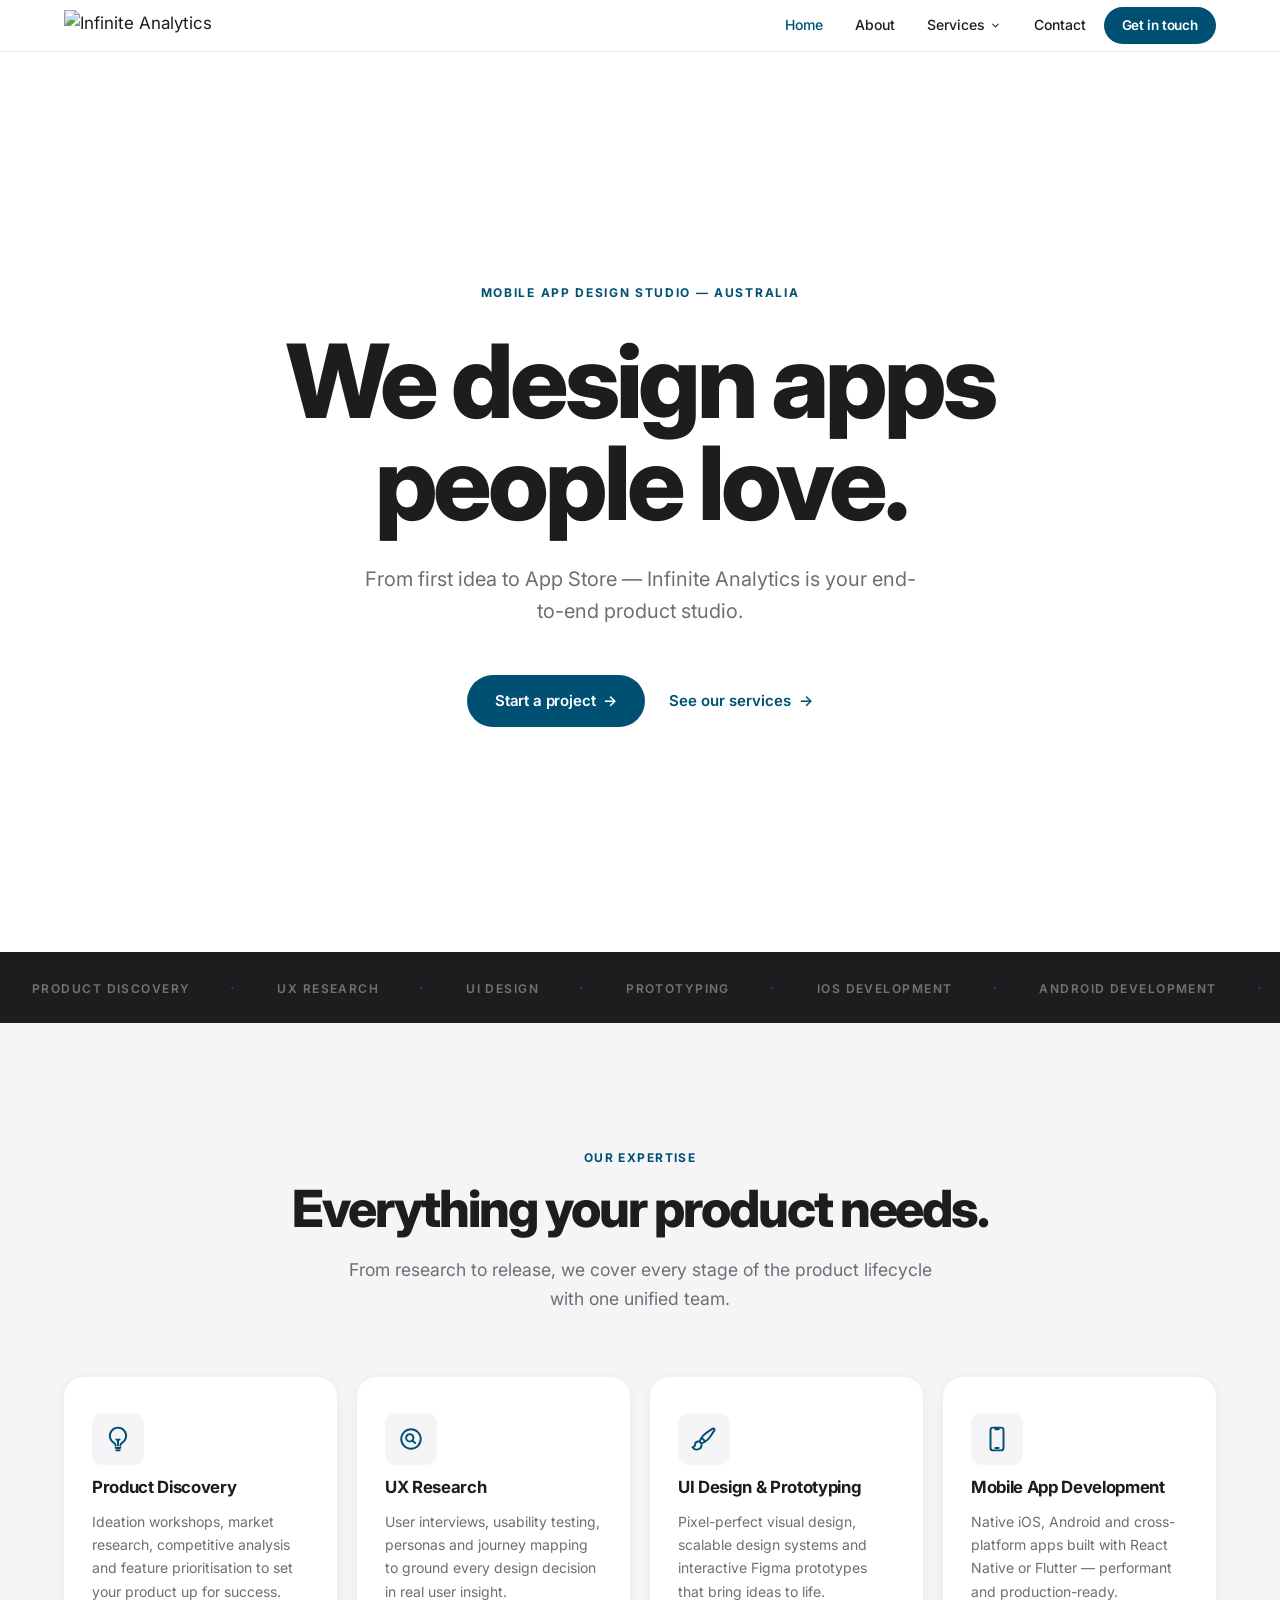
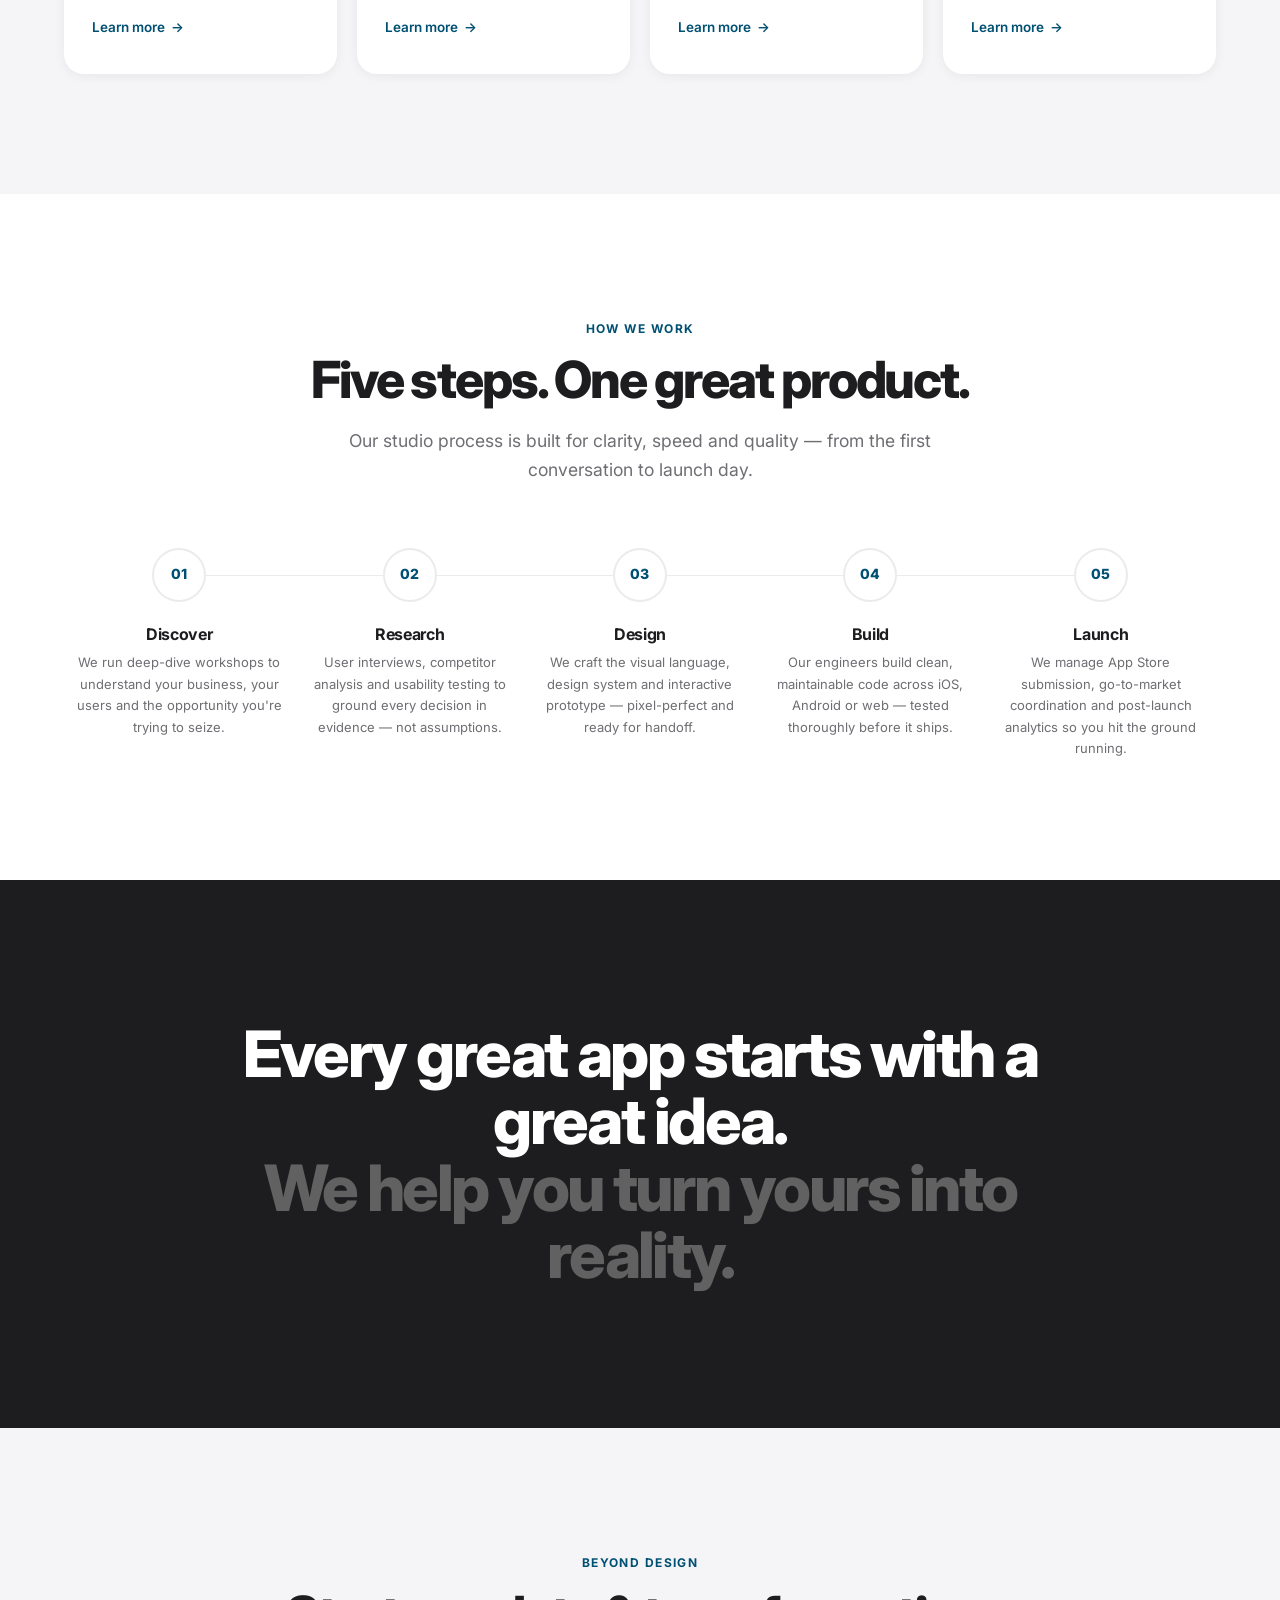
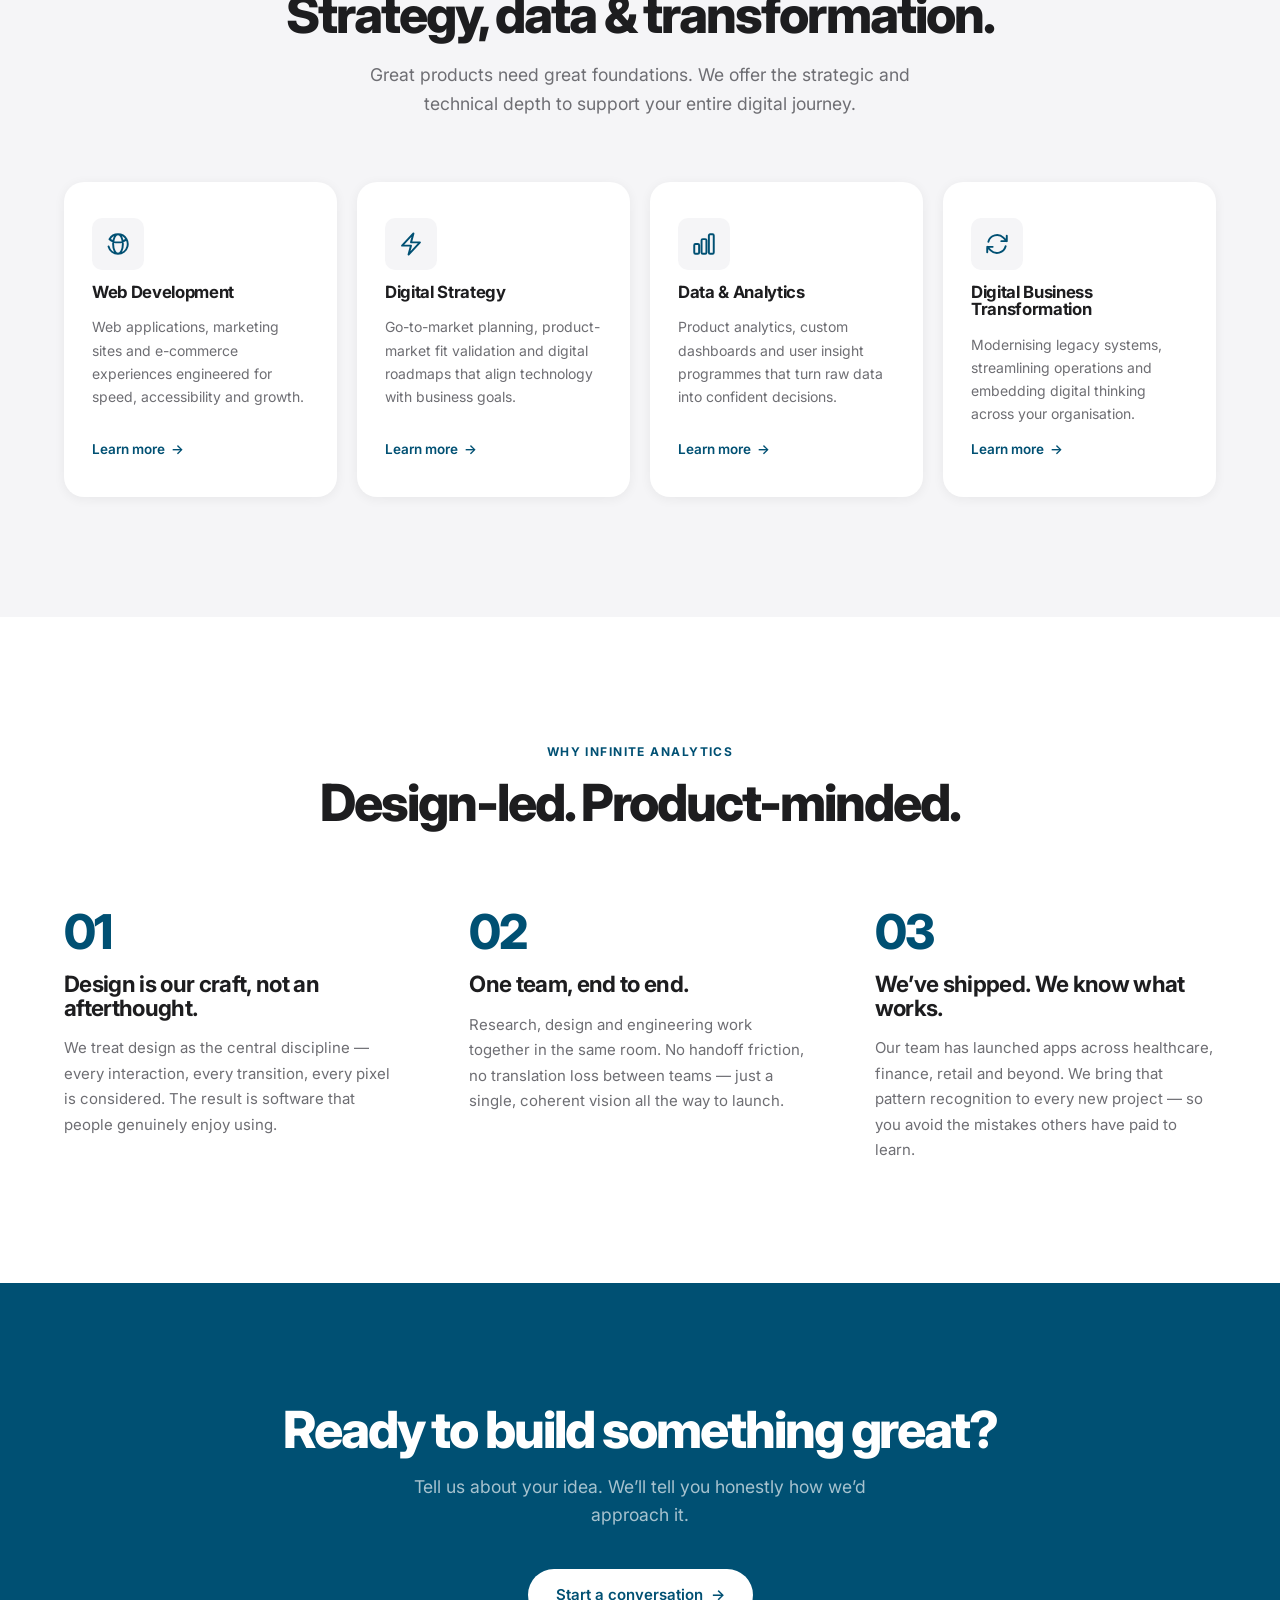
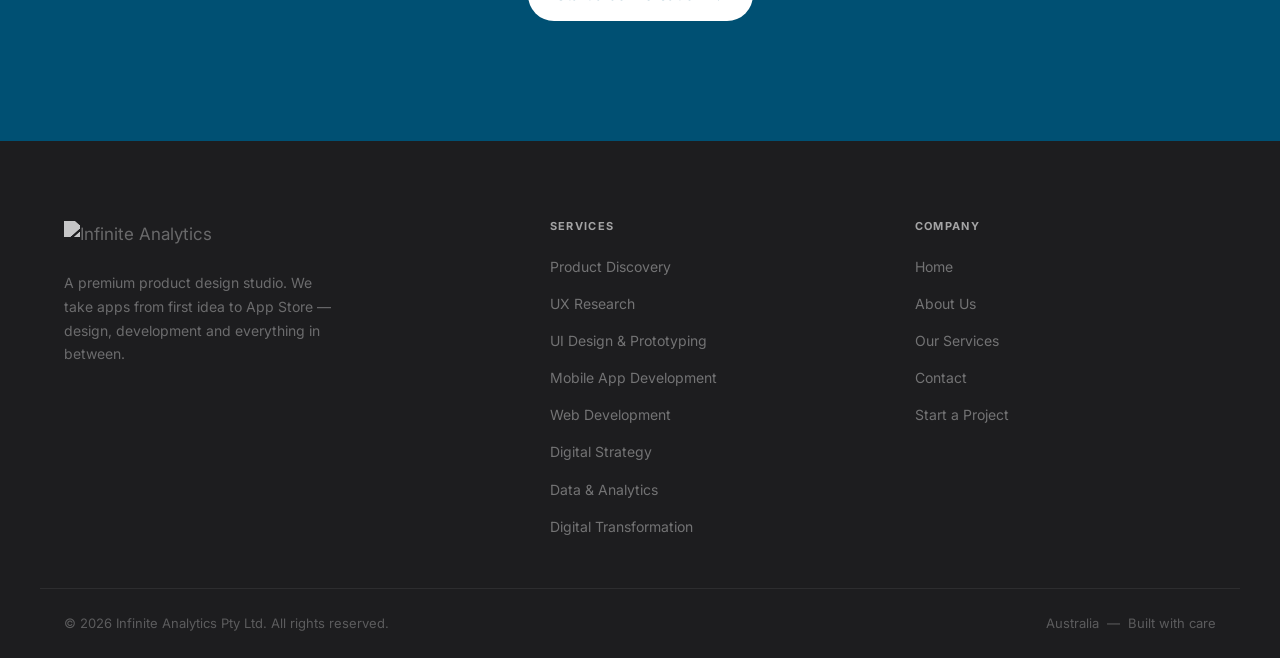
==== index.html @ 3447030a "Initial static site build" ====
<!DOCTYPE html>
<html lang="en">
<head>
  <meta charset="utf-8">
  <meta name="viewport" content="width=device-width, initial-scale=1">
  <meta name="description" content="Infinite Analytics is a premium product design studio. We take apps from first idea to App Store — product discovery, UX research, UI design, mobile development and launch.">
  <title>Infinite Analytics — Mobile App Design Studio</title>
  <link rel="canonical" href="https://www.infiniteanalytics.com.au/">
  <link rel="preconnect" href="https://fonts.googleapis.com">
  <link rel="preconnect" href="https://fonts.gstatic.com" crossorigin>
  <link href="https://fonts.googleapis.com/css2?family=Inter:ital,opsz,wght@0,14..32,300;0,14..32,400;0,14..32,500;0,14..32,600;0,14..32,700;0,14..32,800;0,14..32,900;1,14..32,400&display=swap" rel="stylesheet">
  <link rel="stylesheet" href="/css/style.css">
  <link rel="icon" href="/images/logo.png">
</head>
<body class="home">

<nav id="navbar">
  <div class="nav-inner">
    <a href="/" class="nav-logo">
      <img src="/images/logo.png" alt="Infinite Analytics">
    </a>
    <ul class="nav-links">
      <li><a href="/" class="active">Home</a></li>
      <li><a href="/about">About</a></li>
      <li class="nav-dropdown">
        <a href="/services">Services <svg xmlns="http://www.w3.org/2000/svg" width="13" height="13" viewBox="0 0 20 20" fill="currentColor"><path fill-rule="evenodd" d="M5.23 7.21a.75.75 0 011.06.02L10 11.168l3.71-3.938a.75.75 0 111.08 1.04l-4.25 4.5a.75.75 0 01-1.08 0l-4.25-4.5a.75.75 0 01.02-1.06z" clip-rule="evenodd"/></svg></a>
        <div class="dropdown-menu">
          <a href="/service-product-discovery">Product Discovery</a>
          <a href="/service-ux-research">UX Research</a>
          <a href="/service-ui-design">UI Design &amp; Prototyping</a>
          <a href="/service-mobile-app-development">Mobile App Development</a>
          <a href="/service-web-development">Web Development</a>
          <a href="/service-digital-strategy">Digital Strategy</a>
          <a href="/services-data-analytics">Data &amp; Analytics</a>
          <a href="/strategy-digital-business-transformation">Digital Business Transformation</a>
        </div>
      </li>
      <li><a href="/contact">Contact</a></li>
      <li><a href="/contact" class="nav-cta">Get in touch</a></li>
    </ul>
    <button class="menu-toggle" id="menuToggle" aria-label="Open menu" aria-expanded="false">
      <span></span><span></span><span></span>
    </button>
  </div>
  <div class="mobile-nav" id="mobileNav" aria-hidden="true">
    <a href="/">Home</a>
    <a href="/about">About</a>
    <a href="/services">Services</a>
    <a href="/service-product-discovery" style="padding-left:36px;font-size:13.5px;color:rgba(29,29,31,0.55);">Product Discovery</a>
    <a href="/service-ux-research" style="padding-left:36px;font-size:13.5px;color:rgba(29,29,31,0.55);">UX Research</a>
    <a href="/service-ui-design" style="padding-left:36px;font-size:13.5px;color:rgba(29,29,31,0.55);">UI Design &amp; Prototyping</a>
    <a href="/service-mobile-app-development" style="padding-left:36px;font-size:13.5px;color:rgba(29,29,31,0.55);">Mobile App Development</a>
    <a href="/service-web-development" style="padding-left:36px;font-size:13.5px;color:rgba(29,29,31,0.55);">Web Development</a>
    <a href="/service-digital-strategy" style="padding-left:36px;font-size:13.5px;color:rgba(29,29,31,0.55);">Digital Strategy</a>
    <a href="/services-data-analytics" style="padding-left:36px;font-size:13.5px;color:rgba(29,29,31,0.55);">Data &amp; Analytics</a>
    <a href="/strategy-digital-business-transformation" style="padding-left:36px;font-size:13.5px;color:rgba(29,29,31,0.55);">Digital Business Transformation</a>
    <a href="/contact">Contact</a>
    <a href="/contact" class="mobile-cta">Get in touch &rarr;</a>
  </div>
</nav>
<script>
(function(){
  var toggle=document.getElementById('menuToggle'),nav=document.getElementById('mobileNav');
  toggle.addEventListener('click',function(){var open=nav.classList.toggle('open');toggle.setAttribute('aria-expanded',open?'true':'false');nav.setAttribute('aria-hidden',open?'false':'true');});
  window.addEventListener('scroll',function(){document.getElementById('navbar').classList.toggle('scrolled',window.scrollY>20);},{passive:true});
})();
</script>

<section class="hero">
  <div class="hero-inner">
    <p class="hero-eyebrow fade-in">Mobile App Design Studio &mdash; Australia</p>
    <h1 class="fade-in delay-1">We design apps<br>people love.</h1>
    <p class="hero-sub fade-in delay-2">From first idea to App Store &mdash; Infinite Analytics is your end-to-end product studio.</p>
    <div class="hero-actions fade-in delay-3">
      <a href="/contact" class="btn-primary">Start a project &nbsp;&rarr;</a>
      <a href="/services" class="btn-secondary">See our services &nbsp;&rarr;</a>
    </div>
  </div>
</section>

<div class="marquee-strip" aria-hidden="true">
  <div class="marquee-track">
    <span>Product Discovery</span><span class="dot">&middot;</span>
    <span>UX Research</span><span class="dot">&middot;</span>
    <span>UI Design</span><span class="dot">&middot;</span>
    <span>Prototyping</span><span class="dot">&middot;</span>
    <span>iOS Development</span><span class="dot">&middot;</span>
    <span>Android Development</span><span class="dot">&middot;</span>
    <span>React Native</span><span class="dot">&middot;</span>
    <span>Flutter</span><span class="dot">&middot;</span>
    <span>Web Development</span><span class="dot">&middot;</span>
    <span>Digital Strategy</span><span class="dot">&middot;</span>
    <span>Data &amp; Analytics</span><span class="dot">&middot;</span>
    <span>Digital Transformation</span><span class="dot">&middot;</span>
    <span>Product Discovery</span><span class="dot">&middot;</span>
    <span>UX Research</span><span class="dot">&middot;</span>
    <span>UI Design</span><span class="dot">&middot;</span>
    <span>Prototyping</span><span class="dot">&middot;</span>
    <span>iOS Development</span><span class="dot">&middot;</span>
    <span>Android Development</span><span class="dot">&middot;</span>
    <span>React Native</span><span class="dot">&middot;</span>
    <span>Flutter</span><span class="dot">&middot;</span>
    <span>Web Development</span><span class="dot">&middot;</span>
    <span>Digital Strategy</span><span class="dot">&middot;</span>
    <span>Data &amp; Analytics</span><span class="dot">&middot;</span>
    <span>Digital Transformation</span><span class="dot">&middot;</span>
  </div>
</div>

<section class="section section-alt">
  <div class="container">
    <div class="text-center fade-in">
      <span class="section-label">Our expertise</span>
      <h2 class="section-title">Everything your product needs.</h2>
      <p class="section-subtitle">From research to release, we cover every stage of the product lifecycle with one unified team.</p>
    </div>
    <div class="services-grid">
      <a href="/service-product-discovery" class="service-card fade-in delay-1">
        <div class="service-icon"><svg xmlns="http://www.w3.org/2000/svg" fill="none" viewBox="0 0 24 24" stroke-width="1.8" stroke="currentColor" width="26" height="26"><path stroke-linecap="round" stroke-linejoin="round" d="M12 18v-5.25m0 0a6.01 6.01 0 001.5-.189m-1.5.189a6.01 6.01 0 01-1.5-.189m3.75 7.478a12.06 12.06 0 01-4.5 0m3.75 2.383a14.406 14.406 0 01-3 0M14.25 18v-.192c0-.983.658-1.823 1.508-2.316a7.5 7.5 0 10-7.517 0c.85.493 1.509 1.333 1.509 2.316V18"/></svg></div>
        <h3>Product Discovery</h3>
        <p>Ideation workshops, market research, competitive analysis and feature prioritisation to set your product up for success.</p>
        <span class="card-link">Learn more &nbsp;&rarr;</span>
      </a>
      <a href="/service-ux-research" class="service-card fade-in delay-2">
        <div class="service-icon"><svg xmlns="http://www.w3.org/2000/svg" fill="none" viewBox="0 0 24 24" stroke-width="1.8" stroke="currentColor" width="26" height="26"><path stroke-linecap="round" stroke-linejoin="round" d="M15.75 15.75l-2.489-2.489m0 0a3.375 3.375 0 10-4.773-4.773 3.375 3.375 0 004.774 4.774zM21 12a9 9 0 11-18 0 9 9 0 0118 0z"/></svg></div>
        <h3>UX Research</h3>
        <p>User interviews, usability testing, personas and journey mapping to ground every design decision in real user insight.</p>
        <span class="card-link">Learn more &nbsp;&rarr;</span>
      </a>
      <a href="/service-ui-design" class="service-card fade-in delay-3">
        <div class="service-icon"><svg xmlns="http://www.w3.org/2000/svg" fill="none" viewBox="0 0 24 24" stroke-width="1.8" stroke="currentColor" width="26" height="26"><path stroke-linecap="round" stroke-linejoin="round" d="M9.53 16.122a3 3 0 00-5.78 1.128 2.25 2.25 0 01-2.4 2.245 4.5 4.5 0 008.4-2.245c0-.399-.078-.78-.22-1.128zm0 0a15.998 15.998 0 003.388-1.62m-5.043-.025a15.994 15.994 0 011.622-3.395m3.42 3.42a15.995 15.995 0 004.764-4.648l3.876-5.814a1.151 1.151 0 00-1.597-1.597L14.146 6.32a15.996 15.996 0 00-4.649 4.763m3.42 3.42a6.776 6.776 0 00-3.42-3.42"/></svg></div>
        <h3>UI Design &amp; Prototyping</h3>
        <p>Pixel-perfect visual design, scalable design systems and interactive Figma prototypes that bring ideas to life.</p>
        <span class="card-link">Learn more &nbsp;&rarr;</span>
      </a>
      <a href="/service-mobile-app-development" class="service-card fade-in delay-4">
        <div class="service-icon"><svg xmlns="http://www.w3.org/2000/svg" fill="none" viewBox="0 0 24 24" stroke-width="1.8" stroke="currentColor" width="26" height="26"><path stroke-linecap="round" stroke-linejoin="round" d="M10.5 1.5H8.25A2.25 2.25 0 006 3.75v16.5a2.25 2.25 0 002.25 2.25h7.5A2.25 2.25 0 0018 20.25V3.75a2.25 2.25 0 00-2.25-2.25H13.5m-3 0V3h3V1.5m-3 0h3m-3 18.75h3"/></svg></div>
        <h3>Mobile App Development</h3>
        <p>Native iOS, Android and cross-platform apps built with React Native or Flutter — performant and production-ready.</p>
        <span class="card-link">Learn more &nbsp;&rarr;</span>
      </a>
    </div>
  </div>
</section>

<section class="section">
  <div class="container">
    <div class="text-center fade-in">
      <span class="section-label">How we work</span>
      <h2 class="section-title">Five steps. One great product.</h2>
      <p class="section-subtitle">Our studio process is built for clarity, speed and quality — from the first conversation to launch day.</p>
    </div>
    <div class="process-steps">
      <div class="process-step fade-in delay-1">
        <div class="step-num">01</div>
        <h4 class="step-title">Discover</h4>
        <p class="step-desc">We run deep-dive workshops to understand your business, your users and the opportunity you're trying to seize.</p>
      </div>
      <div class="process-step fade-in delay-2">
        <div class="step-num">02</div>
        <h4 class="step-title">Research</h4>
        <p class="step-desc">User interviews, competitor analysis and usability testing to ground every decision in evidence — not assumptions.</p>
      </div>
      <div class="process-step fade-in delay-3">
        <div class="step-num">03</div>
        <h4 class="step-title">Design</h4>
        <p class="step-desc">We craft the visual language, design system and interactive prototype — pixel-perfect and ready for handoff.</p>
      </div>
      <div class="process-step fade-in delay-4">
        <div class="step-num">04</div>
        <h4 class="step-title">Build</h4>
        <p class="step-desc">Our engineers build clean, maintainable code across iOS, Android or web — tested thoroughly before it ships.</p>
      </div>
      <div class="process-step fade-in delay-4">
        <div class="step-num">05</div>
        <h4 class="step-title">Launch</h4>
        <p class="step-desc">We manage App Store submission, go-to-market coordination and post-launch analytics so you hit the ground running.</p>
      </div>
    </div>
  </div>
</section>

<section class="big-statement">
  <p class="big-statement-text fade-in">
    Every great app starts with a great idea.<br>
    <em>We help you turn yours into reality.</em>
  </p>
</section>

<section class="section section-alt">
  <div class="container">
    <div class="text-center fade-in">
      <span class="section-label">Beyond design</span>
      <h2 class="section-title">Strategy, data &amp; transformation.</h2>
      <p class="section-subtitle">Great products need great foundations. We offer the strategic and technical depth to support your entire digital journey.</p>
    </div>
    <div class="services-grid">
      <a href="/service-web-development" class="service-card fade-in delay-1">
        <div class="service-icon"><svg xmlns="http://www.w3.org/2000/svg" fill="none" viewBox="0 0 24 24" stroke-width="1.8" stroke="currentColor" width="26" height="26"><path stroke-linecap="round" stroke-linejoin="round" d="M12 21a9.004 9.004 0 008.716-6.747M12 21a9.004 9.004 0 01-8.716-6.747M12 21c2.485 0 4.5-4.03 4.5-9S14.485 3 12 3m0 18c-2.485 0-4.5-4.03-4.5-9S9.515 3 12 3m0 0a8.997 8.997 0 017.843 4.582M12 3a8.997 8.997 0 00-7.843 4.582m15.686 0A11.953 11.953 0 0112 10.5c-2.998 0-5.74-1.1-7.843-2.918m15.686 0A8.959 8.959 0 0121 12c0 .778-.099 1.533-.284 2.253"/></svg></div>
        <h3>Web Development</h3>
        <p>Web applications, marketing sites and e-commerce experiences engineered for speed, accessibility and growth.</p>
        <span class="card-link">Learn more &nbsp;&rarr;</span>
      </a>
      <a href="/service-digital-strategy" class="service-card fade-in delay-2">
        <div class="service-icon"><svg xmlns="http://www.w3.org/2000/svg" fill="none" viewBox="0 0 24 24" stroke-width="1.8" stroke="currentColor" width="26" height="26"><path stroke-linecap="round" stroke-linejoin="round" d="M3.75 13.5l10.5-11.25L12 10.5h8.25L9.75 21.75 12 13.5H3.75z"/></svg></div>
        <h3>Digital Strategy</h3>
        <p>Go-to-market planning, product-market fit validation and digital roadmaps that align technology with business goals.</p>
        <span class="card-link">Learn more &nbsp;&rarr;</span>
      </a>
      <a href="/services-data-analytics" class="service-card fade-in delay-3">
        <div class="service-icon"><svg xmlns="http://www.w3.org/2000/svg" fill="none" viewBox="0 0 24 24" stroke-width="1.8" stroke="currentColor" width="26" height="26"><path stroke-linecap="round" stroke-linejoin="round" d="M3 13.125C3 12.504 3.504 12 4.125 12h2.25c.621 0 1.125.504 1.125 1.125v6.75C7.5 20.496 6.996 21 6.375 21h-2.25A1.125 1.125 0 013 19.875v-6.75zM9.75 8.625c0-.621.504-1.125 1.125-1.125h2.25c.621 0 1.125.504 1.125 1.125v11.25c0 .621-.504 1.125-1.125 1.125h-2.25a1.125 1.125 0 01-1.125-1.125V8.625zM16.5 4.125c0-.621.504-1.125 1.125-1.125h2.25C20.496 3 21 3.504 21 4.125v15.75c0 .621-.504 1.125-1.125 1.125h-2.25a1.125 1.125 0 01-1.125-1.125V4.125z"/></svg></div>
        <h3>Data &amp; Analytics</h3>
        <p>Product analytics, custom dashboards and user insight programmes that turn raw data into confident decisions.</p>
        <span class="card-link">Learn more &nbsp;&rarr;</span>
      </a>
      <a href="/strategy-digital-business-transformation" class="service-card fade-in delay-4">
        <div class="service-icon"><svg xmlns="http://www.w3.org/2000/svg" fill="none" viewBox="0 0 24 24" stroke-width="1.8" stroke="currentColor" width="26" height="26"><path stroke-linecap="round" stroke-linejoin="round" d="M16.023 9.348h4.992v-.001M2.985 19.644v-4.992m0 0h4.992m-4.993 0l3.181 3.183a8.25 8.25 0 0013.803-3.7M4.031 9.865a8.25 8.25 0 0113.803-3.7l3.181 3.182m0-4.991v4.99"/></svg></div>
        <h3>Digital Business Transformation</h3>
        <p>Modernising legacy systems, streamlining operations and embedding digital thinking across your organisation.</p>
        <span class="card-link">Learn more &nbsp;&rarr;</span>
      </a>
    </div>
  </div>
</section>

<section class="section">
  <div class="container">
    <div class="text-center fade-in">
      <span class="section-label">Why Infinite Analytics</span>
      <h2 class="section-title">Design-led. Product-minded.</h2>
    </div>
    <div class="features-highlights">
      <div class="feature-highlight fade-in delay-1">
        <div class="feature-highlight-num">01</div>
        <h3>Design is our craft, not an afterthought.</h3>
        <p>We treat design as the central discipline — every interaction, every transition, every pixel is considered. The result is software that people genuinely enjoy using.</p>
      </div>
      <div class="feature-highlight fade-in delay-2">
        <div class="feature-highlight-num">02</div>
        <h3>One team, end to end.</h3>
        <p>Research, design and engineering work together in the same room. No handoff friction, no translation loss between teams — just a single, coherent vision all the way to launch.</p>
      </div>
      <div class="feature-highlight fade-in delay-3">
        <div class="feature-highlight-num">03</div>
        <h3>We&rsquo;ve shipped. We know what works.</h3>
        <p>Our team has launched apps across healthcare, finance, retail and beyond. We bring that pattern recognition to every new project — so you avoid the mistakes others have paid to learn.</p>
      </div>
    </div>
  </div>
</section>

<section class="cta-section">
  <div class="container">
    <h2 class="fade-in">Ready to build something great?</h2>
    <p class="fade-in delay-1">Tell us about your idea. We&rsquo;ll tell you honestly how we&rsquo;d approach it.</p>
    <a href="/contact" class="btn-white fade-in delay-2">Start a conversation &nbsp;&rarr;</a>
  </div>
</section>

<footer>
  <div class="footer-inner">
    <div class="footer-brand">
      <img src="/images/logo.png" alt="Infinite Analytics">
      <p>A premium product design studio. We take apps from first idea to App Store — design, development and everything in between.</p>
    </div>
    <div class="footer-col">
      <h5>Services</h5>
      <ul>
        <li><a href="/service-product-discovery">Product Discovery</a></li>
        <li><a href="/service-ux-research">UX Research</a></li>
        <li><a href="/service-ui-design">UI Design &amp; Prototyping</a></li>
        <li><a href="/service-mobile-app-development">Mobile App Development</a></li>
        <li><a href="/service-web-development">Web Development</a></li>
        <li><a href="/service-digital-strategy">Digital Strategy</a></li>
        <li><a href="/services-data-analytics">Data &amp; Analytics</a></li>
        <li><a href="/strategy-digital-business-transformation">Digital Transformation</a></li>
      </ul>
    </div>
    <div class="footer-col">
      <h5>Company</h5>
      <ul>
        <li><a href="/">Home</a></li>
        <li><a href="/about">About Us</a></li>
        <li><a href="/services">Our Services</a></li>
        <li><a href="/contact">Contact</a></li>
        <li><a href="/contact">Start a Project</a></li>
      </ul>
    </div>
  </div>
  <div class="footer-bottom">
    <p>&copy; 2026 Infinite Analytics Pty Ltd. All rights reserved.</p>
    <p>Australia &nbsp;&mdash;&nbsp; Built with care</p>
  </div>
</footer>

<script>
(function(){
  var elements=document.querySelectorAll('.fade-in');
  if(!elements.length)return;
  var observer=new IntersectionObserver(function(entries){entries.forEach(function(entry){if(entry.isIntersecting){entry.target.classList.add('visible');observer.unobserve(entry.target);}});},{threshold:0.12,rootMargin:'0px 0px -40px 0px'});
  elements.forEach(function(el){observer.observe(el);});
})();
</script>
</body>
</html>
---- css/style.css ----
/* ============================================================
   Infinite Analytics — Apple-inspired Design System
   ============================================================ */

/* --- Custom Properties --- */
:root {
  --ia-black:   #1d1d1f;
  --ia-gray:    #f5f5f7;
  --ia-white:   #ffffff;
  --ia-teal:    #005073;
  --ia-teal-lt: #0071a4;
  --ia-text:    #1d1d1f;
  --ia-muted:   #6e6e73;
  --ia-border:  rgba(0,0,0,0.08);
  --nav-h:      52px;
  --radius-lg:  20px;
  --radius-md:  14px;
  --radius-sm:  10px;
  --shadow-sm:  0 2px 12px rgba(0,0,0,0.06);
  --shadow-md:  0 8px 32px rgba(0,0,0,0.10);
  --shadow-lg:  0 20px 60px rgba(0,0,0,0.12);
  --transition: 0.3s cubic-bezier(0.4,0,0.2,1);
}

/* --- Reset & Base --- */
*, *::before, *::after { box-sizing: border-box; margin: 0; padding: 0; }

html { scroll-behavior: smooth; -webkit-font-smoothing: antialiased; }

body {
  font-family: 'Inter', -apple-system, BlinkMacSystemFont, 'Helvetica Neue', sans-serif;
  font-size: 17px;
  line-height: 1.6;
  color: var(--ia-text);
  background: var(--ia-white);
  padding-top: var(--nav-h);
}

a { text-decoration: none; color: inherit; }
img { display: block; max-width: 100%; }
ul { list-style: none; }
button { font-family: inherit; cursor: pointer; border: none; background: none; }

/* --- Typography --- */
h1, h2, h3, h4, h5, h6 {
  font-weight: 700;
  letter-spacing: -0.02em;
  line-height: 1.05;
  color: var(--ia-black);
}

/* --- Fade-in Animation --- */
.fade-in {
  opacity: 0;
  transform: translateY(28px);
  transition: opacity 0.7s ease, transform 0.7s ease;
}
.fade-in.visible {
  opacity: 1;
  transform: translateY(0);
}
.fade-in.delay-1 { transition-delay: 0.1s; }
.fade-in.delay-2 { transition-delay: 0.2s; }
.fade-in.delay-3 { transition-delay: 0.3s; }
.fade-in.delay-4 { transition-delay: 0.4s; }

/* ============================================================
   NAVBAR — Frosted Glass
   ============================================================ */
#navbar {
  position: fixed;
  top: 0; left: 0; right: 0;
  z-index: 1000;
  height: var(--nav-h);
  background: rgba(255,255,255,0.85);
  backdrop-filter: blur(20px);
  -webkit-backdrop-filter: blur(20px);
  border-bottom: 1px solid rgba(0,0,0,0.08);
  transition: background var(--transition), box-shadow var(--transition);
}
#navbar.scrolled {
  background: rgba(255,255,255,0.95);
  box-shadow: 0 1px 20px rgba(0,0,0,0.07);
}

.nav-inner {
  max-width: 1200px;
  margin: 0 auto;
  padding: 0 24px;
  height: 100%;
  display: flex;
  align-items: center;
  justify-content: space-between;
  gap: 24px;
}

.nav-logo img {
  height: 32px;
  width: auto;
  object-fit: contain;
}

.nav-links {
  display: flex;
  align-items: center;
  gap: 4px;
}

.nav-links li { position: relative; }

.nav-links a {
  display: flex;
  align-items: center;
  gap: 4px;
  padding: 6px 14px;
  font-size: 14px;
  font-weight: 500;
  color: var(--ia-black);
  border-radius: 20px;
  transition: color var(--transition), background var(--transition);
}
.nav-links a:hover { color: var(--ia-teal); background: rgba(0,80,115,0.05); }
.nav-links a.active { color: var(--ia-teal); }

/* Dropdown */
.nav-dropdown { position: relative; }
.dropdown-menu {
  position: absolute;
  top: calc(100% + 10px);
  left: 50%;
  transform: translateX(-50%);
  background: rgba(255,255,255,0.97);
  backdrop-filter: blur(20px);
  -webkit-backdrop-filter: blur(20px);
  border: 1px solid rgba(0,0,0,0.08);
  border-radius: var(--radius-md);
  box-shadow: var(--shadow-lg);
  padding: 10px;
  min-width: 260px;
  opacity: 0;
  visibility: hidden;
  pointer-events: none;
  transition: opacity 0.2s ease, transform 0.2s ease;
  transform: translateX(-50%) translateY(-6px);
}
.nav-dropdown:hover .dropdown-menu,
.nav-dropdown:focus-within .dropdown-menu {
  opacity: 1;
  visibility: visible;
  pointer-events: auto;
  transform: translateX(-50%) translateY(0);
}
.dropdown-menu a {
  display: block;
  padding: 10px 14px;
  font-size: 13.5px;
  font-weight: 500;
  color: var(--ia-black);
  border-radius: var(--radius-sm);
  white-space: nowrap;
}
.dropdown-menu a:hover { background: var(--ia-gray); color: var(--ia-teal); }

/* CTA button in nav */
.nav-cta {
  background: var(--ia-teal) !important;
  color: var(--ia-white) !important;
  padding: 8px 18px !important;
  border-radius: 20px !important;
  font-weight: 600 !important;
  font-size: 13.5px !important;
  letter-spacing: -0.01em;
  transition: background var(--transition) !important;
}
.nav-cta:hover {
  background: var(--ia-teal-lt) !important;
  color: #fff !important;
}

/* Hamburger */
.menu-toggle {
  display: none;
  flex-direction: column;
  gap: 5px;
  padding: 6px;
  cursor: pointer;
}
.menu-toggle span {
  display: block;
  width: 22px;
  height: 2px;
  background: var(--ia-black);
  border-radius: 2px;
  transition: var(--transition);
}

/* Mobile Nav */
.mobile-nav {
  display: none;
  flex-direction: column;
  background: rgba(255,255,255,0.97);
  backdrop-filter: blur(20px);
  -webkit-backdrop-filter: blur(20px);
  border-top: 1px solid var(--ia-border);
  padding: 12px 0 24px;
}
.mobile-nav.open { display: flex; }
.mobile-nav a {
  padding: 12px 24px;
  font-size: 15px;
  font-weight: 500;
  color: var(--ia-black);
  border-bottom: 1px solid rgba(0,0,0,0.04);
  transition: color var(--transition);
}
.mobile-nav a:hover { color: var(--ia-teal); }
.mobile-nav .mobile-cta {
  margin: 16px 24px 0;
  background: var(--ia-teal);
  color: #fff !important;
  text-align: center;
  border-radius: 20px;
  padding: 12px 24px !important;
  border-bottom: none !important;
  display: block;
}

/* ============================================================
   LAYOUT UTILITIES
   ============================================================ */
.container {
  max-width: 1200px;
  margin: 0 auto;
  padding: 0 24px;
}

.section {
  padding: 120px 0;
}
.section-alt  { background: var(--ia-gray); }
.section-dark { background: var(--ia-black); }

.text-center { text-align: center; }

.section-label {
  display: inline-block;
  font-size: 12px;
  font-weight: 700;
  letter-spacing: 0.12em;
  text-transform: uppercase;
  color: var(--ia-teal);
  margin-bottom: 16px;
}

.section-title {
  font-size: clamp(2rem, 4vw, 3.2rem);
  font-weight: 800;
  letter-spacing: -0.04em;
  line-height: 1.0;
  color: var(--ia-black);
  margin-bottom: 20px;
}
.section-title-white { color: #ffffff; }

.section-subtitle {
  font-size: 1.1rem;
  color: var(--ia-muted);
  max-width: 600px;
  margin: 0 auto 64px;
  line-height: 1.65;
}
.section-subtitle-white { color: rgba(255,255,255,0.5); }

/* ============================================================
   BUTTONS
   ============================================================ */
.btn-primary {
  display: inline-flex;
  align-items: center;
  gap: 8px;
  background: var(--ia-teal);
  color: #fff;
  padding: 14px 28px;
  border-radius: 30px;
  font-size: 15px;
  font-weight: 600;
  letter-spacing: -0.01em;
  transition: background var(--transition), transform var(--transition), box-shadow var(--transition);
  border: none;
  cursor: pointer;
}
.btn-primary:hover {
  background: var(--ia-teal-lt);
  transform: translateY(-1px);
  box-shadow: 0 8px 24px rgba(0,80,115,0.3);
}

.btn-secondary {
  display: inline-flex;
  align-items: center;
  gap: 6px;
  font-size: 15px;
  font-weight: 600;
  color: var(--ia-teal);
  padding: 14px 0;
  transition: gap var(--transition), color var(--transition);
}
.btn-secondary:hover { gap: 10px; color: var(--ia-teal-lt); }

.btn-white {
  display: inline-flex;
  align-items: center;
  gap: 8px;
  background: #fff;
  color: var(--ia-teal);
  padding: 14px 28px;
  border-radius: 30px;
  font-size: 15px;
  font-weight: 600;
  transition: background var(--transition), transform var(--transition);
}
.btn-white:hover { background: var(--ia-gray); transform: translateY(-1px); }

/* ============================================================
   HERO — Full Viewport
   ============================================================ */
.hero {
  min-height: 100vh;
  display: flex;
  align-items: center;
  justify-content: center;
  background: var(--ia-white);
  padding: 120px 24px;
  text-align: center;
  position: relative;
  overflow: hidden;
}

.hero-inner {
  max-width: 900px;
  margin: 0 auto;
  position: relative;
  z-index: 1;
}

.hero-eyebrow {
  display: inline-block;
  font-size: 12px;
  font-weight: 700;
  letter-spacing: 0.14em;
  text-transform: uppercase;
  color: var(--ia-teal);
  margin-bottom: 28px;
}

.hero h1 {
  font-size: clamp(3rem, 8vw, 7rem);
  font-weight: 800;
  letter-spacing: -0.04em;
  line-height: 1.0;
  color: var(--ia-black);
  margin-bottom: 28px;
}

.hero-sub {
  font-size: clamp(1rem, 2vw, 1.25rem);
  color: var(--ia-muted);
  max-width: 560px;
  margin: 0 auto 48px;
  line-height: 1.6;
  font-weight: 400;
}

.hero-actions {
  display: flex;
  align-items: center;
  justify-content: center;
  gap: 24px;
  flex-wrap: wrap;
}

/* ============================================================
   MARQUEE STRIP
   ============================================================ */
.marquee-strip {
  background: var(--ia-black);
  padding: 22px 0;
  overflow: hidden;
  white-space: nowrap;
}
.marquee-track {
  display: inline-flex;
  animation: marquee 30s linear infinite;
}
.marquee-track span {
  font-size: 12px;
  font-weight: 600;
  letter-spacing: 0.12em;
  text-transform: uppercase;
  color: rgba(255,255,255,0.38);
  padding: 0 32px;
}
.marquee-track span.dot {
  color: var(--ia-teal);
  padding: 0 8px;
  font-size: 16px;
  line-height: 1;
  vertical-align: middle;
}
@keyframes marquee {
  from { transform: translateX(0); }
  to   { transform: translateX(-50%); }
}

/* ============================================================
   SERVICE CARDS
   ============================================================ */
.services-grid {
  display: grid;
  grid-template-columns: repeat(4, 1fr);
  gap: 20px;
}

.services-grid-2col {
  grid-template-columns: repeat(2, 1fr);
}

.service-card {
  background: var(--ia-white);
  border-radius: var(--radius-lg);
  padding: 36px 28px;
  display: flex;
  flex-direction: column;
  gap: 14px;
  box-shadow: var(--shadow-sm);
  transition: transform var(--transition), box-shadow var(--transition);
  cursor: pointer;
  text-decoration: none;
  color: inherit;
}
.service-card:hover {
  transform: translateY(-6px);
  box-shadow: var(--shadow-lg);
}

.service-icon {
  width: 52px;
  height: 52px;
  background: var(--ia-gray);
  border-radius: var(--radius-sm);
  display: flex;
  align-items: center;
  justify-content: center;
  color: var(--ia-teal);
  flex-shrink: 0;
}

.service-card h3 {
  font-size: 1.05rem;
  font-weight: 700;
  letter-spacing: -0.02em;
  color: var(--ia-black);
}

.service-card p {
  font-size: 14px;
  color: var(--ia-muted);
  line-height: 1.65;
  flex: 1;
}

.card-link {
  display: inline-flex;
  align-items: center;
  gap: 6px;
  font-size: 13.5px;
  font-weight: 600;
  color: var(--ia-teal);
  margin-top: auto;
  transition: gap var(--transition);
}
.service-card:hover .card-link { gap: 10px; }

/* ============================================================
   PROCESS STEPS
   ============================================================ */
.process-steps {
  display: grid;
  grid-template-columns: repeat(5, 1fr);
  gap: 0;
  position: relative;
  margin-top: 64px;
}

.process-steps::before {
  content: '';
  position: absolute;
  top: 27px;
  left: 10%;
  right: 10%;
  height: 1px;
  background: var(--ia-border);
  z-index: 0;
}

.process-step {
  display: flex;
  flex-direction: column;
  align-items: center;
  text-align: center;
  padding: 0 12px;
  position: relative;
  z-index: 1;
}

.step-num {
  width: 54px;
  height: 54px;
  background: var(--ia-white);
  border: 2px solid var(--ia-border);
  border-radius: 50%;
  display: flex;
  align-items: center;
  justify-content: center;
  font-size: 14px;
  font-weight: 800;
  color: var(--ia-teal);
  margin-bottom: 24px;
  flex-shrink: 0;
  transition: background var(--transition), border-color var(--transition), color var(--transition);
}

.process-step:hover .step-num {
  background: var(--ia-teal);
  border-color: var(--ia-teal);
  color: #fff;
}

.step-title {
  font-size: 1rem;
  font-weight: 700;
  color: var(--ia-black);
  margin-bottom: 10px;
  letter-spacing: -0.02em;
}

.step-desc {
  font-size: 13px;
  color: var(--ia-muted);
  line-height: 1.65;
}

/* ============================================================
   BIG STATEMENT SECTION
   ============================================================ */
.big-statement {
  background: var(--ia-black);
  padding: 140px 24px;
  text-align: center;
}

.big-statement-text {
  font-size: clamp(2rem, 5vw, 4.5rem);
  font-weight: 800;
  letter-spacing: -0.04em;
  line-height: 1.05;
  color: #ffffff;
  max-width: 880px;
  margin: 0 auto;
}

.big-statement-text em {
  color: rgba(255,255,255,0.3);
  font-style: normal;
}

/* ============================================================
   FEATURE HIGHLIGHTS (Why Us)
   ============================================================ */
.features-highlights {
  display: grid;
  grid-template-columns: repeat(3, 1fr);
  gap: 64px;
  margin-top: 80px;
}

.feature-highlight {
  display: flex;
  flex-direction: column;
  gap: 16px;
}

.feature-highlight-num {
  font-size: 3rem;
  font-weight: 800;
  color: var(--ia-teal);
  letter-spacing: -0.04em;
  line-height: 1;
}

.feature-highlight h3 {
  font-size: 1.4rem;
  font-weight: 700;
  letter-spacing: -0.03em;
  color: var(--ia-black);
}

.feature-highlight p {
  font-size: 15px;
  color: var(--ia-muted);
  line-height: 1.7;
}

/* ============================================================
   CTA SECTION
   ============================================================ */
.cta-section {
  background: var(--ia-teal);
  padding: 120px 24px;
  text-align: center;
}

.cta-section h2 {
  font-size: clamp(2rem, 4vw, 3.5rem);
  font-weight: 800;
  letter-spacing: -0.04em;
  color: #fff;
  margin-bottom: 16px;
}

.cta-section p {
  font-size: 1.1rem;
  color: rgba(255,255,255,0.65);
  margin-bottom: 40px;
  max-width: 520px;
  margin-left: auto;
  margin-right: auto;
}

/* ============================================================
   PAGE HEADER (inner pages)
   ============================================================ */
.page-header {
  background: var(--ia-black);
  padding: 100px 24px 80px;
  text-align: center;
}

.page-header h1 {
  font-size: clamp(2.4rem, 5vw, 4rem);
  font-weight: 800;
  letter-spacing: -0.04em;
  color: #ffffff;
  margin-bottom: 16px;
}

.page-header p {
  font-size: 1.15rem;
  color: rgba(255,255,255,0.5);
  max-width: 560px;
  margin: 0 auto;
  line-height: 1.65;
}

.breadcrumb {
  display: flex;
  align-items: center;
  justify-content: center;
  gap: 8px;
  font-size: 13px;
  color: rgba(255,255,255,0.3);
  margin-bottom: 24px;
  font-weight: 500;
}
.breadcrumb a { color: rgba(255,255,255,0.4); transition: color var(--transition); }
.breadcrumb a:hover { color: rgba(255,255,255,0.75); }
.breadcrumb .current { color: rgba(255,255,255,0.55); }

/* ============================================================
   SERVICE DETAIL PAGE
   ============================================================ */
.service-detail-grid {
  display: grid;
  grid-template-columns: 1fr 360px;
  gap: 64px;
  align-items: start;
}

.service-body p {
  font-size: 16px;
  color: var(--ia-muted);
  line-height: 1.8;
  margin-bottom: 20px;
}

.service-body h3 {
  font-size: 1.2rem;
  font-weight: 700;
  color: var(--ia-black);
  margin: 32px 0 12px;
  letter-spacing: -0.02em;
}

.benefit-list { display: flex; flex-direction: column; gap: 0; }

.benefit-item {
  display: flex;
  align-items: flex-start;
  gap: 14px;
  padding: 14px 0;
  border-bottom: 1px solid var(--ia-border);
}
.benefit-item:last-child { border-bottom: none; }

.benefit-check {
  width: 20px;
  height: 20px;
  background: var(--ia-teal);
  border-radius: 50%;
  flex-shrink: 0;
  margin-top: 2px;
  display: flex;
  align-items: center;
  justify-content: center;
}

.benefit-item p {
  font-size: 14px;
  color: var(--ia-muted);
  line-height: 1.6;
  margin: 0;
}

.sidebar-card {
  background: var(--ia-white);
  border-radius: var(--radius-lg);
  padding: 32px;
  border: 1px solid var(--ia-border);
  margin-bottom: 20px;
  box-shadow: var(--shadow-sm);
}

.sidebar-card h4 {
  font-size: 1rem;
  font-weight: 700;
  color: var(--ia-black);
  margin-bottom: 20px;
  letter-spacing: -0.02em;
}

.sidebar-cta {
  background: var(--ia-black);
  border-radius: var(--radius-lg);
  padding: 32px;
}

.sidebar-cta h4 {
  font-size: 1.1rem;
  font-weight: 700;
  color: #fff;
  margin-bottom: 10px;
}

.sidebar-cta p {
  font-size: 14px;
  color: rgba(255,255,255,0.5);
  line-height: 1.6;
  margin-bottom: 24px;
}

/* ============================================================
   CONTACT FORM
   ============================================================ */
.contact-grid {
  display: grid;
  grid-template-columns: 1fr 1.4fr;
  gap: 80px;
  align-items: start;
}

.contact-info-item {
  display: flex;
  align-items: flex-start;
  gap: 16px;
  margin-bottom: 32px;
}

.contact-icon {
  width: 44px;
  height: 44px;
  background: var(--ia-gray);
  border-radius: var(--radius-sm);
  display: flex;
  align-items: center;
  justify-content: center;
  color: var(--ia-teal);
  flex-shrink: 0;
}

.contact-info-item h4 {
  font-size: 15px;
  font-weight: 700;
  color: var(--ia-black);
  margin-bottom: 4px;
  letter-spacing: -0.01em;
}

.contact-info-item p {
  font-size: 14px;
  color: var(--ia-muted);
  line-height: 1.6;
}

.form-card {
  background: var(--ia-white);
  border-radius: var(--radius-lg);
  padding: 48px;
  box-shadow: var(--shadow-md);
  border: 1px solid var(--ia-border);
}

.form-card h3 {
  font-size: 1.4rem;
  font-weight: 700;
  color: var(--ia-black);
  margin-bottom: 32px;
  letter-spacing: -0.03em;
}

.form-row {
  display: grid;
  grid-template-columns: 1fr 1fr;
  gap: 20px;
}

.form-group {
  display: flex;
  flex-direction: column;
  gap: 8px;
  margin-bottom: 20px;
}

.form-group label {
  font-size: 13px;
  font-weight: 600;
  color: var(--ia-black);
  letter-spacing: 0.02em;
}

.form-group input,
.form-group select,
.form-group textarea {
  width: 100%;
  padding: 12px 16px;
  font-size: 15px;
  font-family: inherit;
  color: var(--ia-black);
  background: var(--ia-white);
  border: 1.5px solid rgba(0,0,0,0.12);
  border-radius: var(--radius-sm);
  transition: border-color var(--transition), box-shadow var(--transition);
  outline: none;
  -webkit-appearance: none;
  appearance: none;
}

.form-group input:focus,
.form-group select:focus,
.form-group textarea:focus {
  border-color: var(--ia-teal);
  box-shadow: 0 0 0 3px rgba(0,80,115,0.1);
}

.form-group textarea {
  min-height: 140px;
  resize: vertical;
  line-height: 1.6;
}

.form-group select {
  background-image: url("data:image/svg+xml,%3Csvg xmlns='http://www.w3.org/2000/svg' viewBox='0 0 20 20' fill='%236e6e73'%3E%3Cpath fill-rule='evenodd' d='M5.23 7.21a.75.75 0 011.06.02L10 11.168l3.71-3.938a.75.75 0 111.08 1.04l-4.25 4.5a.75.75 0 01-1.08 0l-4.25-4.5a.75.75 0 01.02-1.06z' clip-rule='evenodd'/%3E%3C/svg%3E");
  background-repeat: no-repeat;
  background-position: right 14px center;
  background-size: 16px;
  padding-right: 40px;
  cursor: pointer;
}

.form-error {
  background: #fff5f5;
  border: 1px solid #fed7d7;
  border-radius: var(--radius-sm);
  padding: 12px 16px;
  margin-bottom: 20px;
  color: #c53030;
  font-size: 14px;
}

/* ============================================================
   ABOUT PAGE
   ============================================================ */
.split-grid {
  display: grid;
  grid-template-columns: 1fr 1fr;
  gap: 80px;
  align-items: center;
}

.split-grid p {
  font-size: 16px;
  color: var(--ia-muted);
  line-height: 1.8;
  margin-bottom: 20px;
}

.split-dark-panel {
  background: var(--ia-black);
  border-radius: var(--radius-lg);
  padding: 52px 44px;
  text-align: center;
}

.values-grid {
  display: grid;
  grid-template-columns: repeat(3, 1fr);
  gap: 24px;
  margin-top: 0;
}

.value-card {
  background: var(--ia-white);
  border-radius: var(--radius-lg);
  padding: 40px 32px;
  box-shadow: var(--shadow-sm);
}

.value-card .service-icon {
  margin-bottom: 0;
}

.value-card h3 {
  font-size: 1.15rem;
  font-weight: 700;
  color: var(--ia-black);
  margin-bottom: 12px;
  letter-spacing: -0.02em;
}

.value-card p {
  font-size: 15px;
  color: var(--ia-muted);
  line-height: 1.65;
}

.philosophy-grid {
  display: grid;
  grid-template-columns: repeat(2, 1fr);
  gap: 24px;
  margin-top: 48px;
}

.philosophy-item {
  padding: 36px;
  border-radius: var(--radius-lg);
  background: var(--ia-gray);
}

.philosophy-item h3 {
  font-size: 1.1rem;
  font-weight: 700;
  color: var(--ia-black);
  margin-bottom: 12px;
  letter-spacing: -0.02em;
}

.philosophy-item p {
  font-size: 15px;
  color: var(--ia-muted);
  line-height: 1.7;
}

/* ============================================================
   FOOTER
   ============================================================ */
footer {
  background: var(--ia-black);
  color: rgba(255,255,255,0.45);
}

.footer-inner {
  max-width: 1200px;
  margin: 0 auto;
  padding: 80px 24px 48px;
  display: grid;
  grid-template-columns: 1.4fr 1fr 1fr;
  gap: 64px;
}

.footer-brand img {
  height: 30px;
  width: auto;
  margin-bottom: 20px;
  filter: brightness(0) invert(1);
  opacity: 0.75;
}

.footer-brand p {
  font-size: 14px;
  line-height: 1.7;
  color: rgba(255,255,255,0.35);
  max-width: 280px;
}

.footer-col h5 {
  font-size: 11px;
  font-weight: 700;
  letter-spacing: 0.12em;
  text-transform: uppercase;
  color: rgba(255,255,255,0.6);
  margin-bottom: 20px;
}

.footer-col ul { display: flex; flex-direction: column; gap: 10px; }

.footer-col ul li a {
  font-size: 14px;
  color: rgba(255,255,255,0.38);
  transition: color var(--transition);
}
.footer-col ul li a:hover { color: rgba(255,255,255,0.75); }

.footer-bottom {
  max-width: 1200px;
  margin: 0 auto;
  padding: 24px;
  display: flex;
  align-items: center;
  justify-content: space-between;
  border-top: 1px solid rgba(255,255,255,0.07);
}

.footer-bottom p {
  font-size: 13px;
  color: rgba(255,255,255,0.28);
}

/* ============================================================
   RESPONSIVE
   ============================================================ */
@media (max-width: 1024px) {
  .services-grid { grid-template-columns: repeat(2, 1fr); }
  .features-highlights { grid-template-columns: repeat(2, 1fr); gap: 40px; }
  .footer-inner { grid-template-columns: 1fr 1fr; gap: 40px; }
  .service-detail-grid { grid-template-columns: 1fr; gap: 40px; }
  .process-steps { grid-template-columns: repeat(3, 1fr); gap: 32px; }
  .process-steps::before { display: none; }
  .split-grid { grid-template-columns: 1fr; gap: 48px; }
  .values-grid { grid-template-columns: repeat(2, 1fr); }
  .contact-grid { grid-template-columns: 1fr; gap: 48px; }
  .philosophy-grid { grid-template-columns: 1fr; }
}

@media (max-width: 768px) {
  body { padding-top: var(--nav-h); }
  .nav-links { display: none; }
  .menu-toggle { display: flex; }

  .section { padding: 80px 0; }
  .hero { padding: 80px 24px; min-height: 90vh; }

  .services-grid { grid-template-columns: 1fr; }
  .features-highlights { grid-template-columns: 1fr; gap: 40px; }
  .values-grid { grid-template-columns: 1fr; }
  .process-steps { grid-template-columns: 1fr; gap: 24px; }
  .process-step {
    align-items: flex-start;
    text-align: left;
    flex-direction: row;
    gap: 20px;
  }
  .step-num { flex-shrink: 0; margin-bottom: 0; }

  .footer-inner { grid-template-columns: 1fr; gap: 40px; }
  .footer-bottom { flex-direction: column; gap: 8px; text-align: center; }

  .form-row { grid-template-columns: 1fr; }
  .form-card { padding: 28px 20px; }

  .big-statement { padding: 80px 24px; }

  .contact-grid { grid-template-columns: 1fr; }
  .split-grid { gap: 32px; }
  .page-header { padding: 80px 24px 60px; }

  .cta-section { padding: 80px 24px; }
}

@media (max-width: 480px) {
  .hero-actions { flex-direction: column; align-items: stretch; text-align: center; }
  .btn-primary, .btn-white { justify-content: center; }
  .services-grid-2col { grid-template-columns: 1fr; }
}
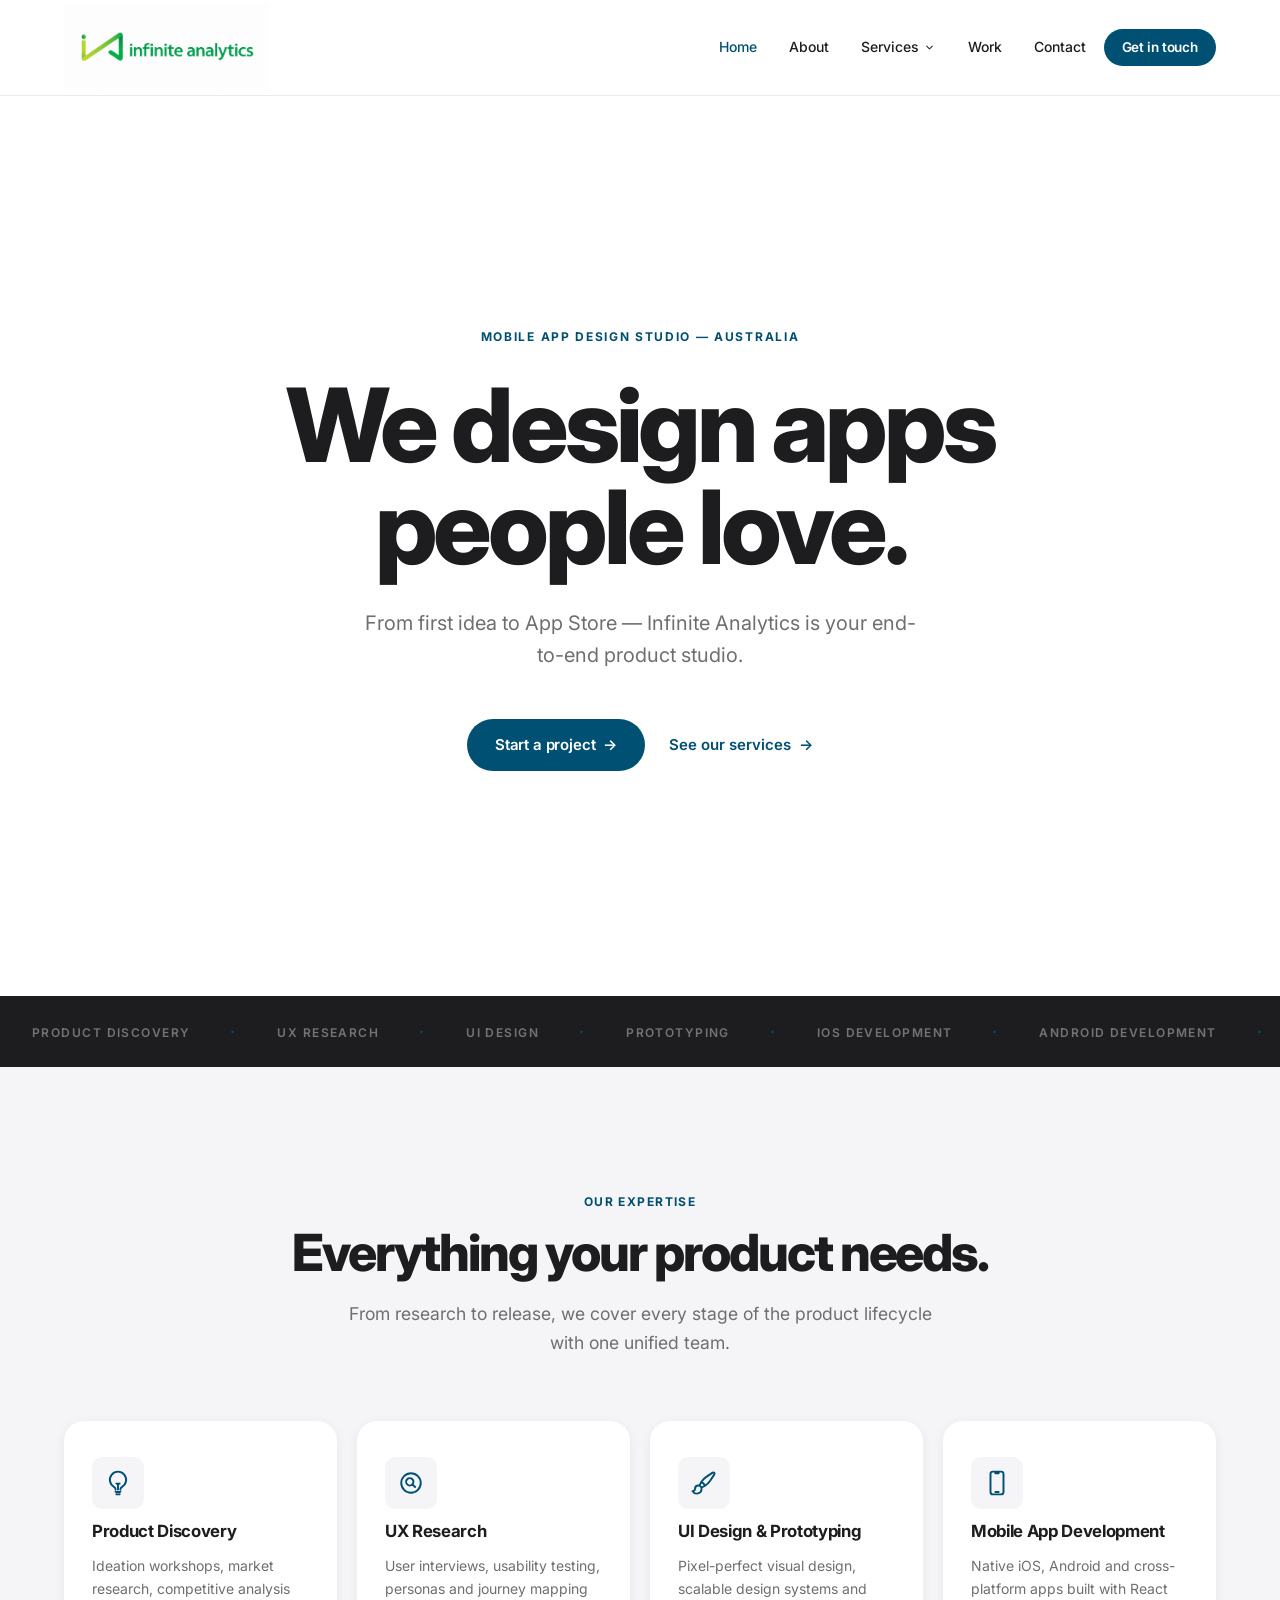
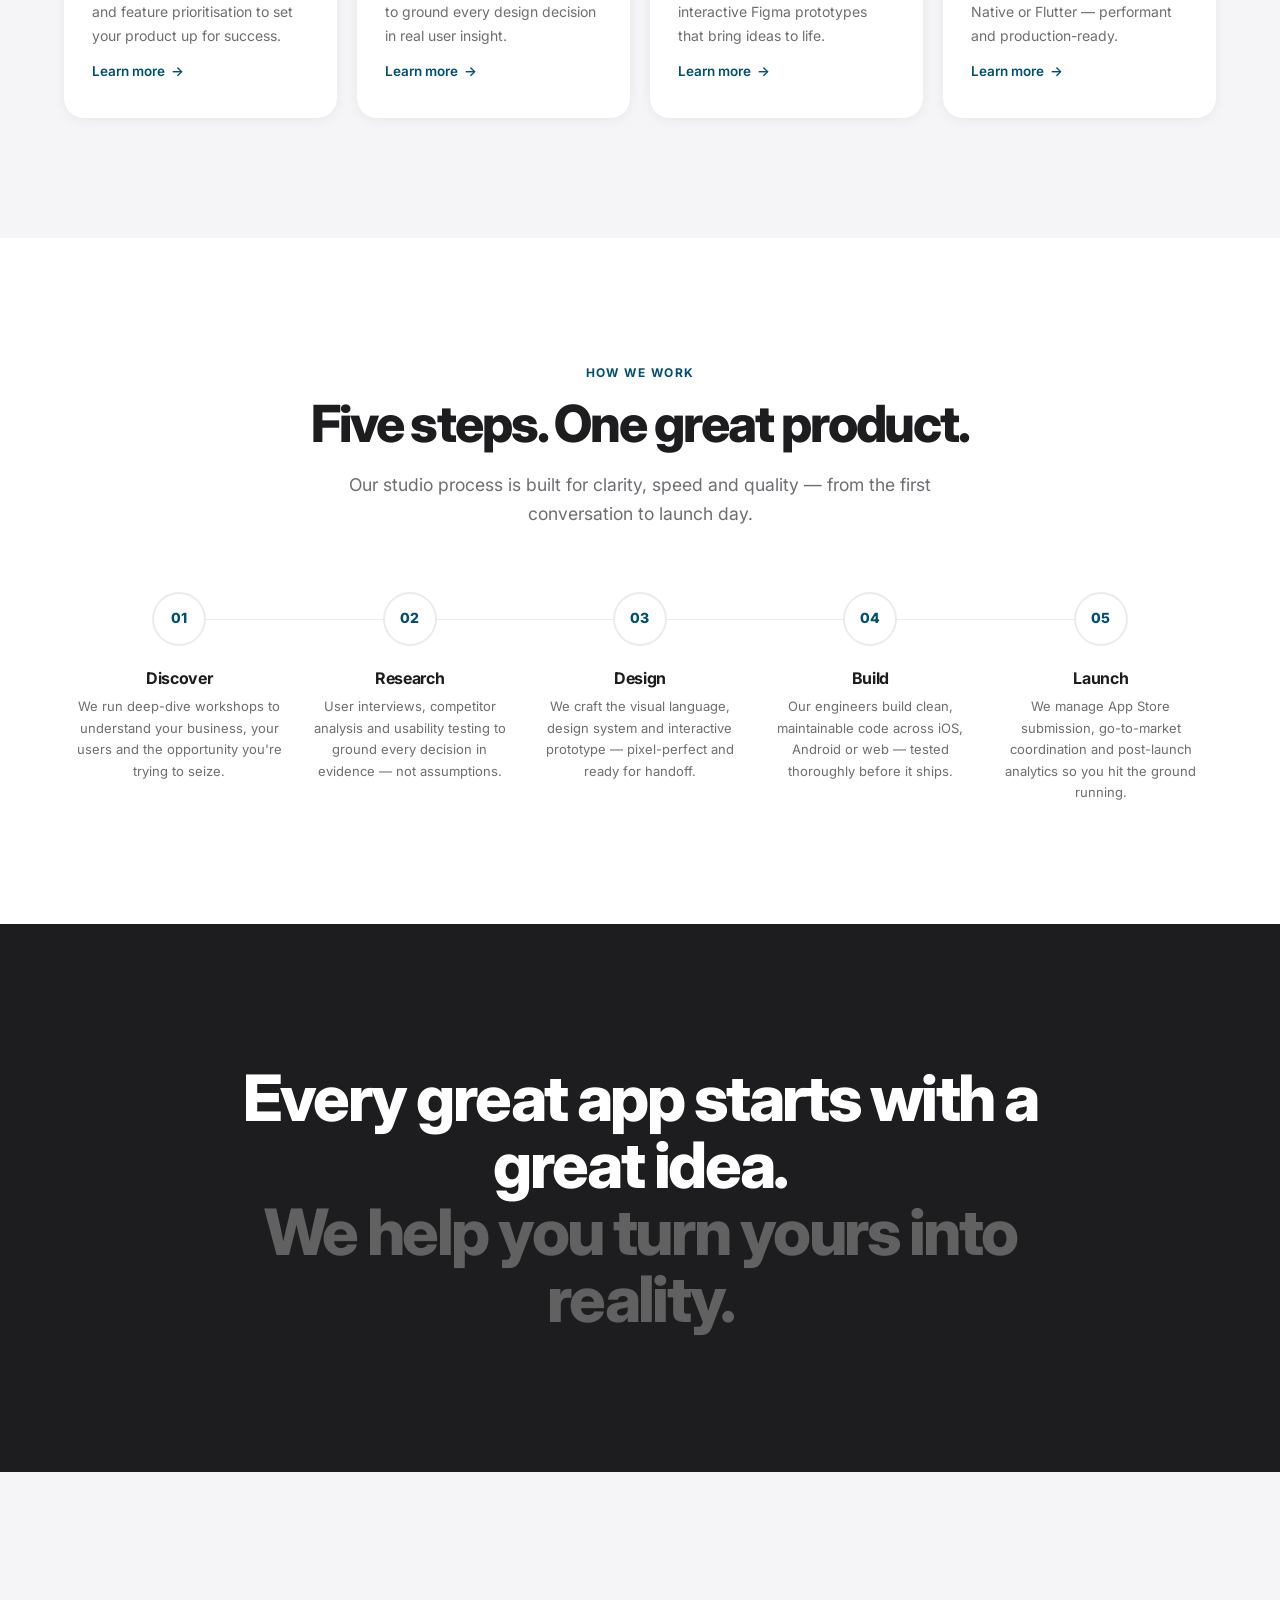
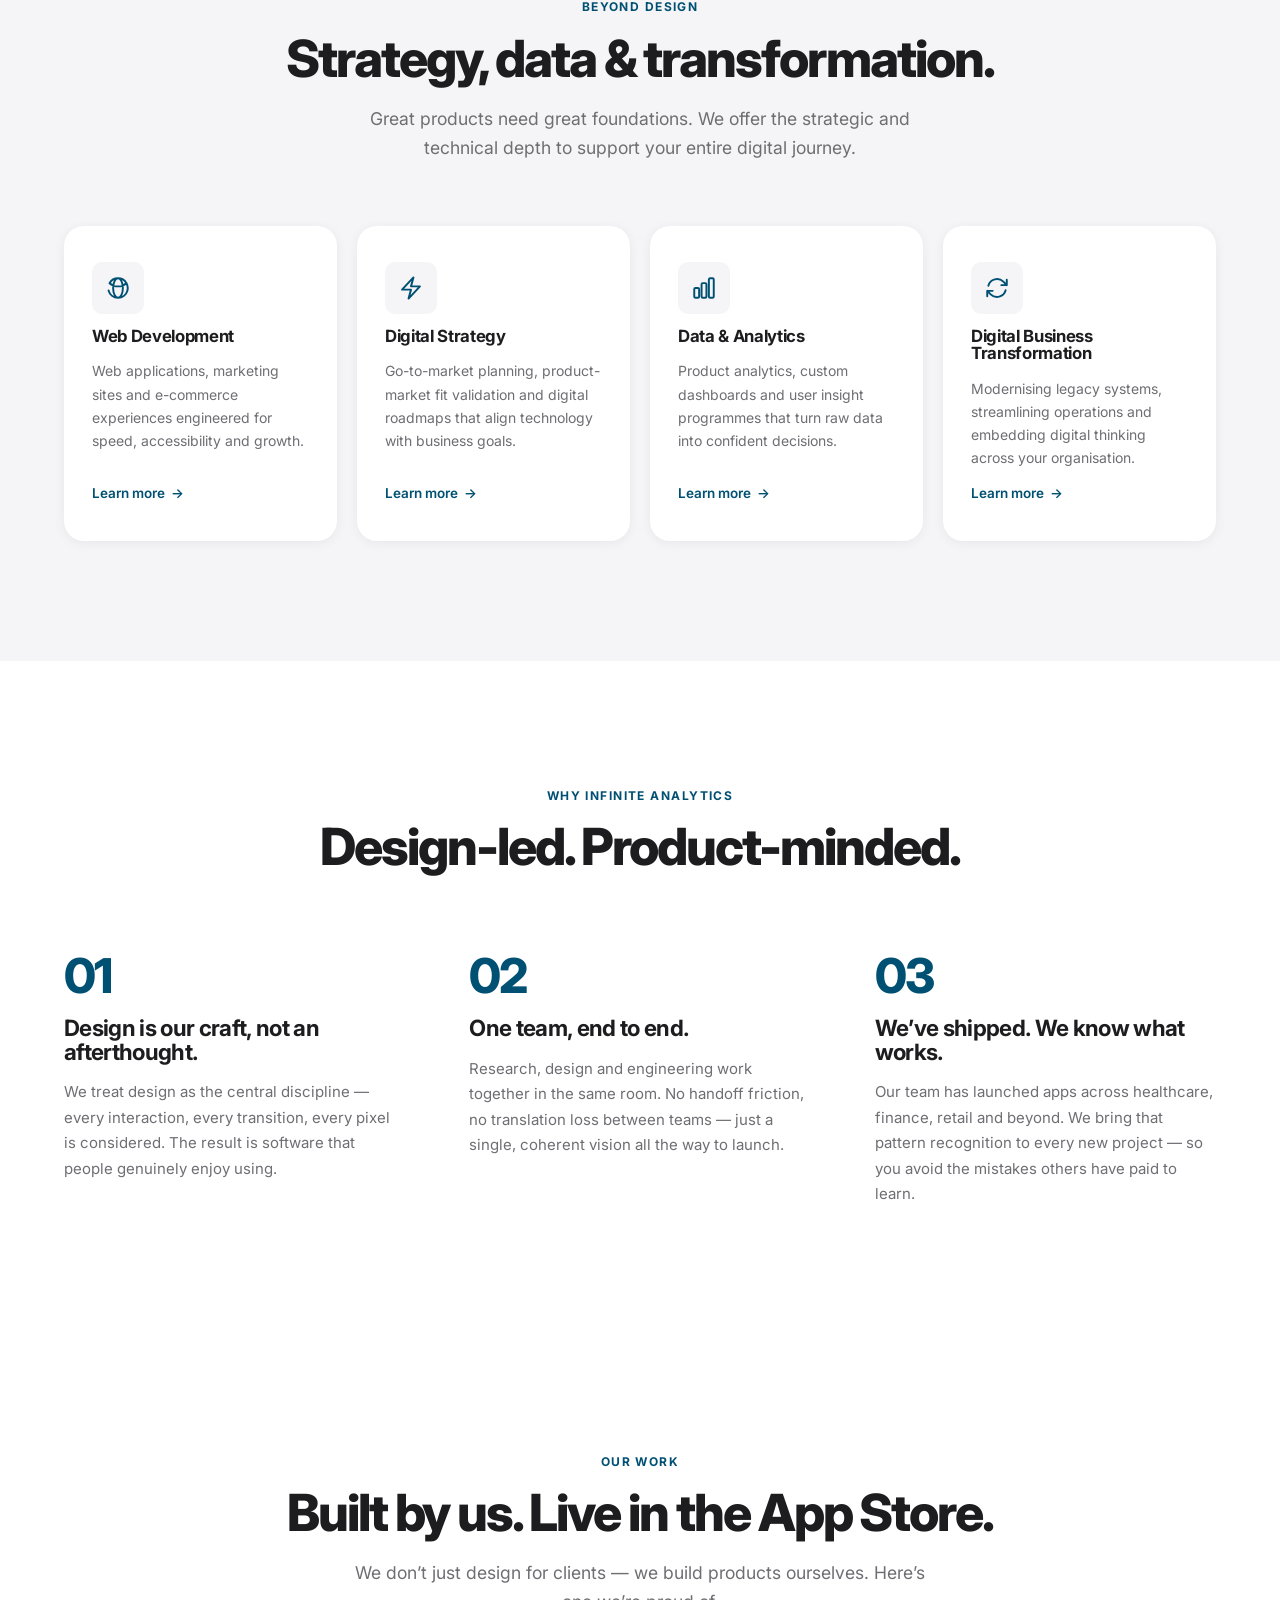
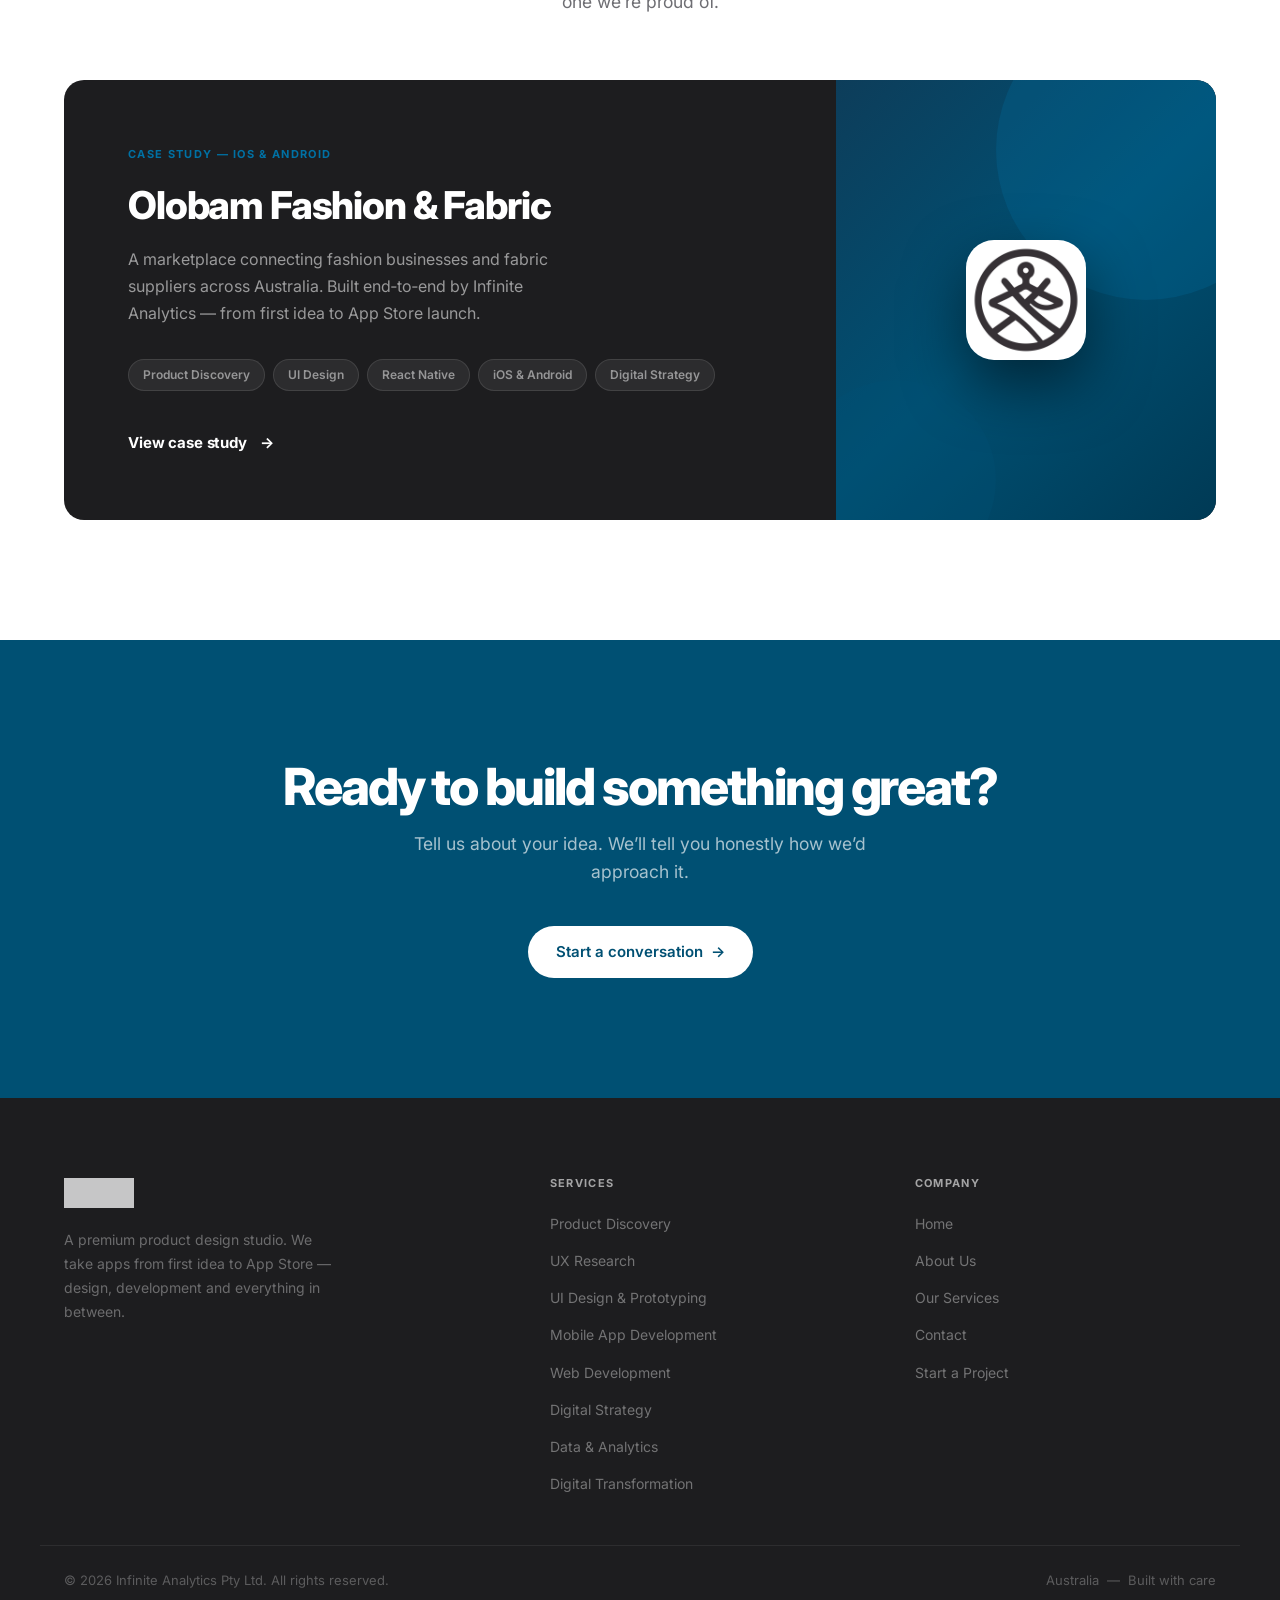
==== commit 83719a8b: "Add Olobam case study and Our Work section to homepage" ====
--- a/index.html
+++ b/index.html
@@ -35,6 +35,7 @@
           <a href="/strategy-digital-business-transformation">Digital Business Transformation</a>
         </div>
       </li>
+      <li><a href="/work">Work</a></li>
       <li><a href="/contact">Contact</a></li>
       <li><a href="/contact" class="nav-cta">Get in touch</a></li>
     </ul>
@@ -54,6 +55,7 @@
     <a href="/service-digital-strategy" style="padding-left:36px;font-size:13.5px;color:rgba(29,29,31,0.55);">Digital Strategy</a>
     <a href="/services-data-analytics" style="padding-left:36px;font-size:13.5px;color:rgba(29,29,31,0.55);">Data &amp; Analytics</a>
     <a href="/strategy-digital-business-transformation" style="padding-left:36px;font-size:13.5px;color:rgba(29,29,31,0.55);">Digital Business Transformation</a>
+    <a href="/work">Work</a>
     <a href="/contact">Contact</a>
     <a href="/contact" class="mobile-cta">Get in touch &rarr;</a>
   </div>
@@ -249,6 +251,36 @@
   </div>
 </section>
 
+<section class="section">
+  <div class="container">
+    <div class="text-center fade-in">
+      <span class="section-label">Our work</span>
+      <h2 class="section-title">Built by us. Live in the App Store.</h2>
+      <p class="section-subtitle">We don&rsquo;t just design for clients — we build products ourselves. Here&rsquo;s one we&rsquo;re proud of.</p>
+    </div>
+    <a href="/work/olobam" class="work-card fade-in delay-1">
+      <div class="work-card-content">
+        <span class="work-card-eyebrow">Case Study &mdash; iOS &amp; Android</span>
+        <h3 class="work-card-title">Olobam Fashion &amp; Fabric</h3>
+        <p class="work-card-desc">A marketplace connecting fashion businesses and fabric suppliers across Australia. Built end&#8209;to&#8209;end by Infinite Analytics &mdash; from first idea to App Store launch.</p>
+        <div class="work-card-pills">
+          <span>Product Discovery</span>
+          <span>UI Design</span>
+          <span>React Native</span>
+          <span>iOS &amp; Android</span>
+          <span>Digital Strategy</span>
+        </div>
+        <span class="work-card-cta">View case study &nbsp;</span>
+      </div>
+      <div class="work-card-visual">
+        <div class="work-card-icon">
+          <img src="/images/olobam-icon.png" alt="Olobam app icon">
+        </div>
+      </div>
+    </a>
+  </div>
+</section>
+
 <section class="cta-section">
   <div class="container">
     <h2 class="fade-in">Ready to build something great?</h2>
--- a/css/style.css
+++ b/css/style.css
@@ -12,7 +12,7 @@
   --ia-text:    #1d1d1f;
   --ia-muted:   #6e6e73;
   --ia-border:  rgba(0,0,0,0.08);
-  --nav-h:      52px;
+  --nav-h:      96px;
   --radius-lg:  20px;
   --radius-md:  14px;
   --radius-sm:  10px;
@@ -95,7 +95,7 @@
 }
 
 .nav-logo img {
-  height: 32px;
+  height: 88px;
   width: auto;
   object-fit: contain;
 }
@@ -1045,6 +1045,289 @@
 }
 
 /* ============================================================
+   WORK / CASE STUDY SECTION
+   ============================================================ */
+.work-card {
+  display: grid;
+  grid-template-columns: 1fr 380px;
+  gap: 0;
+  background: var(--ia-black);
+  border-radius: var(--radius-lg);
+  overflow: hidden;
+  text-decoration: none;
+  transition: transform var(--transition), box-shadow var(--transition);
+  margin-top: 56px;
+  min-height: 440px;
+}
+.work-card:hover {
+  transform: translateY(-4px);
+  box-shadow: var(--shadow-lg);
+}
+.work-card-content {
+  padding: 64px;
+  display: flex;
+  flex-direction: column;
+  justify-content: center;
+  gap: 0;
+}
+.work-card-eyebrow {
+  display: inline-flex;
+  align-items: center;
+  gap: 8px;
+  font-size: 11px;
+  font-weight: 700;
+  letter-spacing: 0.12em;
+  text-transform: uppercase;
+  color: var(--ia-teal-lt);
+  margin-bottom: 20px;
+}
+.work-card-title {
+  font-size: 2.4rem;
+  font-weight: 800;
+  color: #fff;
+  letter-spacing: -0.03em;
+  line-height: 1.1;
+  margin-bottom: 20px;
+}
+.work-card-desc {
+  font-size: 16px;
+  line-height: 1.7;
+  color: rgba(255,255,255,0.55);
+  max-width: 420px;
+  margin-bottom: 32px;
+}
+.work-card-pills {
+  display: flex;
+  flex-wrap: wrap;
+  gap: 8px;
+  margin-bottom: 40px;
+}
+.work-card-pills span {
+  font-size: 12px;
+  font-weight: 600;
+  color: rgba(255,255,255,0.5);
+  background: rgba(255,255,255,0.07);
+  border: 1px solid rgba(255,255,255,0.1);
+  border-radius: 100px;
+  padding: 5px 14px;
+}
+.work-card-cta {
+  display: inline-flex;
+  align-items: center;
+  gap: 6px;
+  font-size: 15px;
+  font-weight: 700;
+  color: #fff;
+  letter-spacing: -0.01em;
+}
+.work-card-cta::after {
+  content: '→';
+  transition: transform var(--transition);
+}
+.work-card:hover .work-card-cta::after {
+  transform: translateX(4px);
+}
+.work-card-visual {
+  background: linear-gradient(135deg, #0d3d5a 0%, #005073 50%, #003a55 100%);
+  display: flex;
+  align-items: center;
+  justify-content: center;
+  position: relative;
+  overflow: hidden;
+}
+.work-card-visual::before {
+  content: '';
+  position: absolute;
+  width: 300px;
+  height: 300px;
+  border-radius: 50%;
+  background: rgba(0,113,164,0.25);
+  top: -80px;
+  right: -80px;
+}
+.work-card-visual::after {
+  content: '';
+  position: absolute;
+  width: 200px;
+  height: 200px;
+  border-radius: 50%;
+  background: rgba(0,80,115,0.3);
+  bottom: -60px;
+  left: -40px;
+}
+.work-card-icon {
+  width: 120px;
+  height: 120px;
+  border-radius: 28px;
+  overflow: hidden;
+  box-shadow: 0 24px 60px rgba(0,0,0,0.5);
+  position: relative;
+  z-index: 1;
+}
+.work-card-icon img {
+  width: 100%;
+  height: 100%;
+  object-fit: cover;
+}
+
+/* Case Study Page */
+.case-hero {
+  background: var(--ia-black);
+  padding: 120px 24px 100px;
+  text-align: center;
+}
+.case-hero-inner {
+  max-width: 800px;
+  margin: 0 auto;
+}
+.case-hero-icon {
+  width: 100px;
+  height: 100px;
+  border-radius: 24px;
+  overflow: hidden;
+  margin: 0 auto 32px;
+  box-shadow: 0 20px 60px rgba(0,0,0,0.5);
+}
+.case-hero-icon img {
+  width: 100%;
+  height: 100%;
+  object-fit: cover;
+}
+.case-hero-eyebrow {
+  font-size: 11px;
+  font-weight: 700;
+  letter-spacing: 0.12em;
+  text-transform: uppercase;
+  color: var(--ia-teal-lt);
+  margin-bottom: 20px;
+  display: block;
+}
+.case-hero h1 {
+  font-size: 3.5rem;
+  font-weight: 800;
+  color: #fff;
+  letter-spacing: -0.04em;
+  line-height: 1.05;
+  margin-bottom: 24px;
+}
+.case-hero-sub {
+  font-size: 1.2rem;
+  line-height: 1.65;
+  color: rgba(255,255,255,0.55);
+  max-width: 560px;
+  margin: 0 auto 48px;
+}
+.case-hero-badges {
+  display: flex;
+  align-items: center;
+  justify-content: center;
+  gap: 16px;
+  flex-wrap: wrap;
+}
+.store-badge {
+  display: inline-flex;
+  align-items: center;
+  gap: 10px;
+  background: rgba(255,255,255,0.08);
+  border: 1px solid rgba(255,255,255,0.12);
+  border-radius: 100px;
+  padding: 10px 20px;
+  font-size: 13px;
+  font-weight: 600;
+  color: rgba(255,255,255,0.75);
+  transition: background var(--transition), color var(--transition);
+  text-decoration: none;
+}
+.store-badge:hover {
+  background: rgba(255,255,255,0.15);
+  color: #fff;
+}
+.case-meta {
+  display: grid;
+  grid-template-columns: repeat(4, 1fr);
+  gap: 1px;
+  background: var(--ia-border);
+  border-top: 1px solid var(--ia-border);
+  border-bottom: 1px solid var(--ia-border);
+}
+.case-meta-item {
+  background: var(--ia-white);
+  padding: 40px 32px;
+  text-align: center;
+}
+.case-meta-label {
+  font-size: 11px;
+  font-weight: 700;
+  letter-spacing: 0.1em;
+  text-transform: uppercase;
+  color: var(--ia-muted);
+  margin-bottom: 10px;
+  display: block;
+}
+.case-meta-value {
+  font-size: 17px;
+  font-weight: 700;
+  color: var(--ia-black);
+  letter-spacing: -0.02em;
+}
+.case-feature-grid {
+  display: grid;
+  grid-template-columns: repeat(3, 1fr);
+  gap: 24px;
+  margin-top: 56px;
+}
+.case-feature {
+  background: var(--ia-gray);
+  border-radius: var(--radius-md);
+  padding: 36px 32px;
+}
+.case-feature-icon {
+  width: 44px;
+  height: 44px;
+  background: var(--ia-white);
+  border-radius: var(--radius-sm);
+  display: flex;
+  align-items: center;
+  justify-content: center;
+  margin-bottom: 20px;
+  color: var(--ia-teal);
+  box-shadow: var(--shadow-sm);
+}
+.case-feature h4 {
+  font-size: 16px;
+  font-weight: 700;
+  color: var(--ia-black);
+  margin-bottom: 10px;
+  letter-spacing: -0.02em;
+}
+.case-feature p {
+  font-size: 14px;
+  line-height: 1.65;
+  color: var(--ia-muted);
+}
+.services-delivered {
+  display: grid;
+  grid-template-columns: repeat(2, 1fr);
+  gap: 20px;
+  margin-top: 48px;
+}
+.service-delivered-item {
+  display: flex;
+  align-items: center;
+  gap: 14px;
+  padding: 24px;
+  background: var(--ia-gray);
+  border-radius: var(--radius-md);
+}
+.service-delivered-item svg { color: var(--ia-teal); flex-shrink: 0; }
+.service-delivered-item span {
+  font-size: 15px;
+  font-weight: 600;
+  color: var(--ia-black);
+  letter-spacing: -0.01em;
+}
+
+/* ============================================================
    RESPONSIVE
    ============================================================ */
 @media (max-width: 1024px) {
@@ -1058,6 +1341,10 @@
   .values-grid { grid-template-columns: repeat(2, 1fr); }
   .contact-grid { grid-template-columns: 1fr; gap: 48px; }
   .philosophy-grid { grid-template-columns: 1fr; }
+  .work-card { grid-template-columns: 1fr; }
+  .work-card-visual { min-height: 240px; }
+  .case-meta { grid-template-columns: repeat(2, 1fr); }
+  .case-feature-grid { grid-template-columns: repeat(2, 1fr); }
 }
 
 @media (max-width: 768px) {
@@ -1095,8 +1382,19 @@
   .cta-section { padding: 80px 24px; }
 }
 
+@media (max-width: 768px) {
+  .work-card-content { padding: 40px 28px; }
+  .work-card-title { font-size: 1.8rem; }
+  .case-hero h1 { font-size: 2.4rem; }
+  .case-feature-grid { grid-template-columns: 1fr; }
+  .services-delivered { grid-template-columns: 1fr; }
+  .case-meta { grid-template-columns: repeat(2, 1fr); }
+}
+
 @media (max-width: 480px) {
   .hero-actions { flex-direction: column; align-items: stretch; text-align: center; }
   .btn-primary, .btn-white { justify-content: center; }
   .services-grid-2col { grid-template-columns: 1fr; }
-}
+  .case-meta { grid-template-columns: 1fr; }
+  .case-hero-badges { flex-direction: column; align-items: center; }
+}
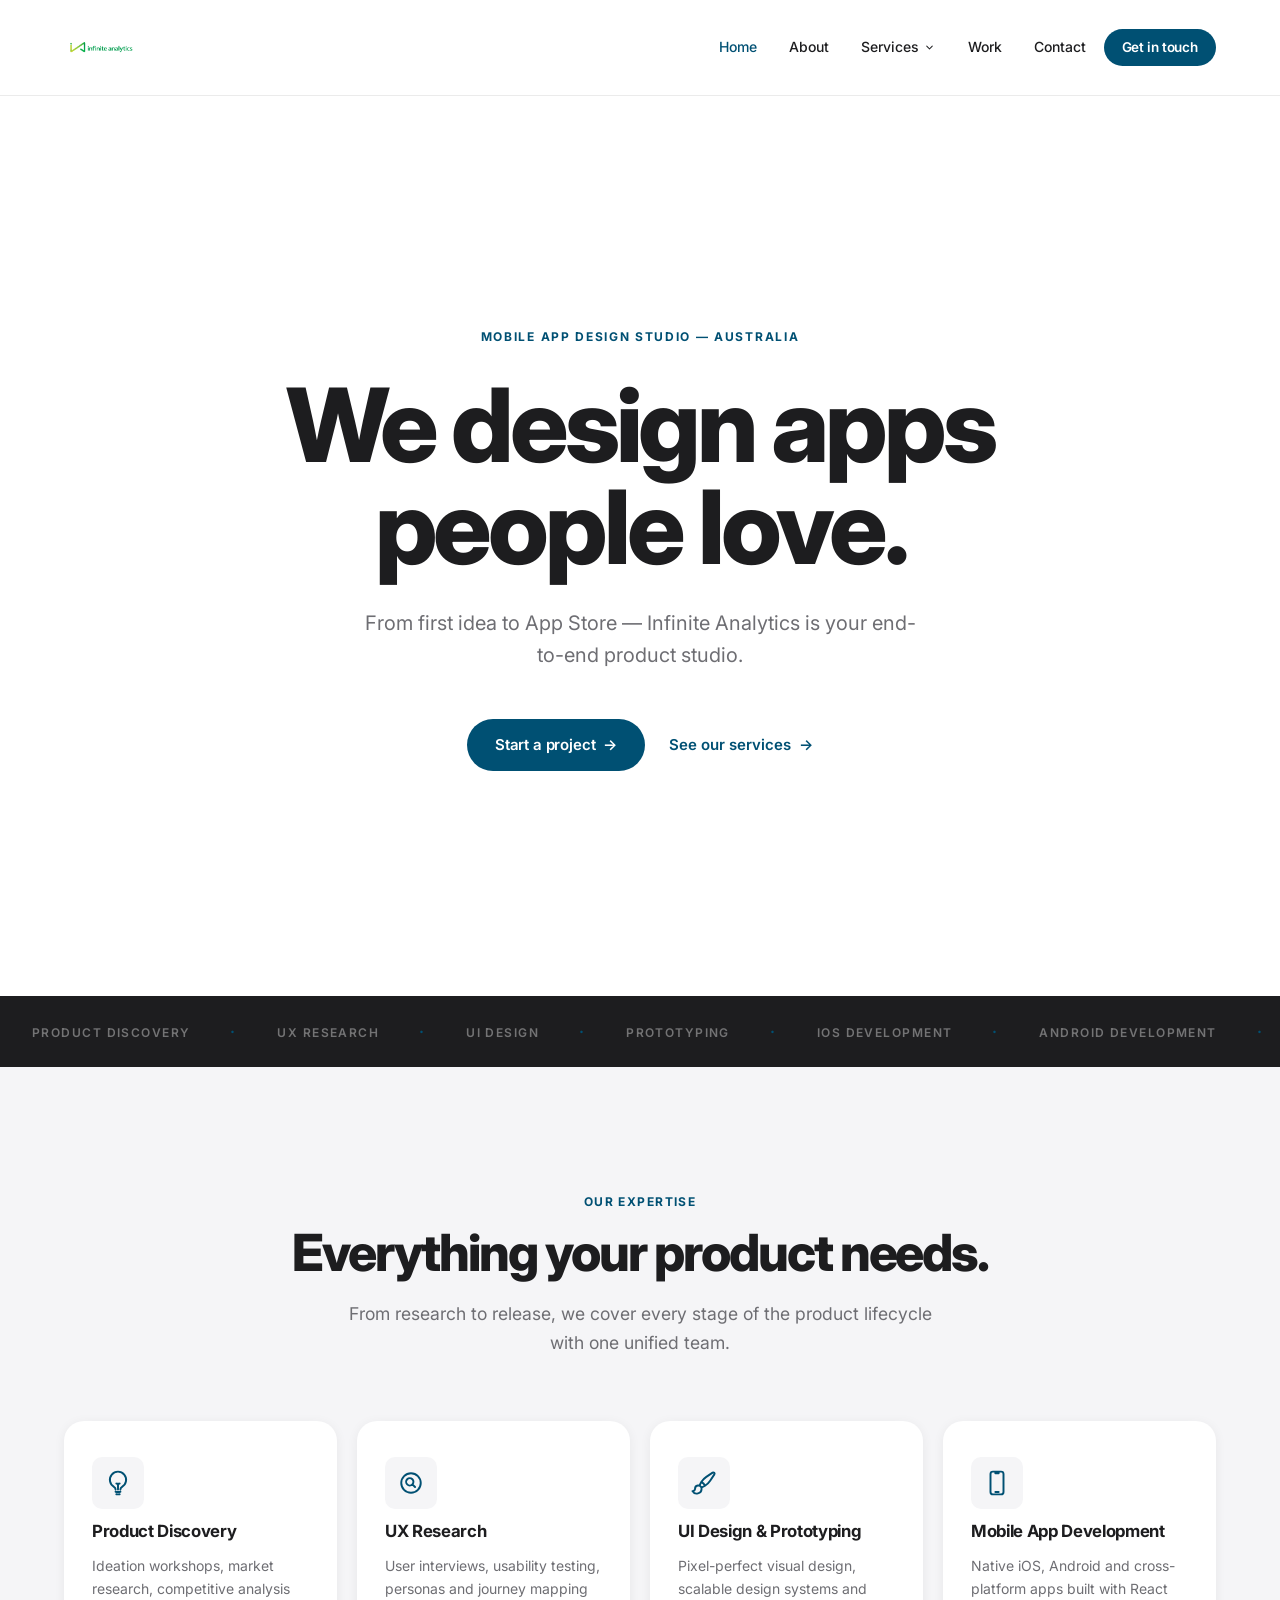
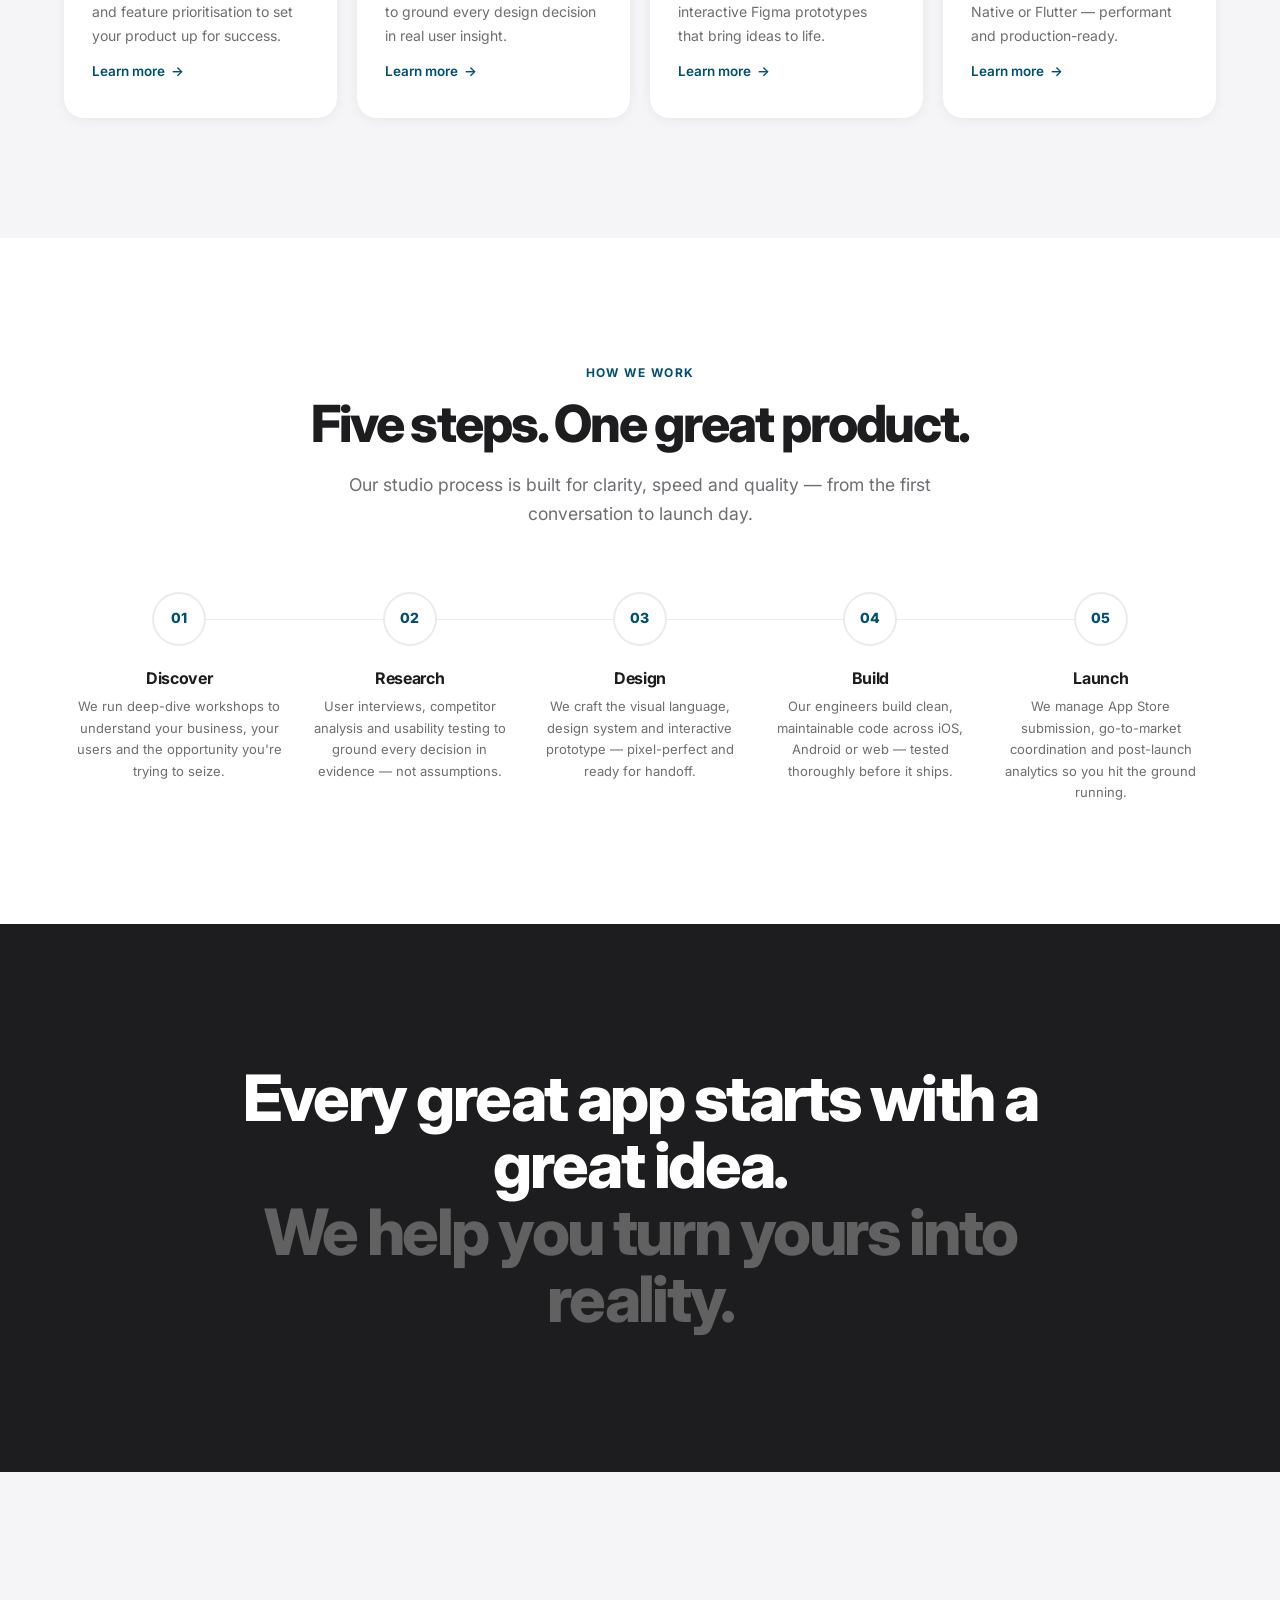
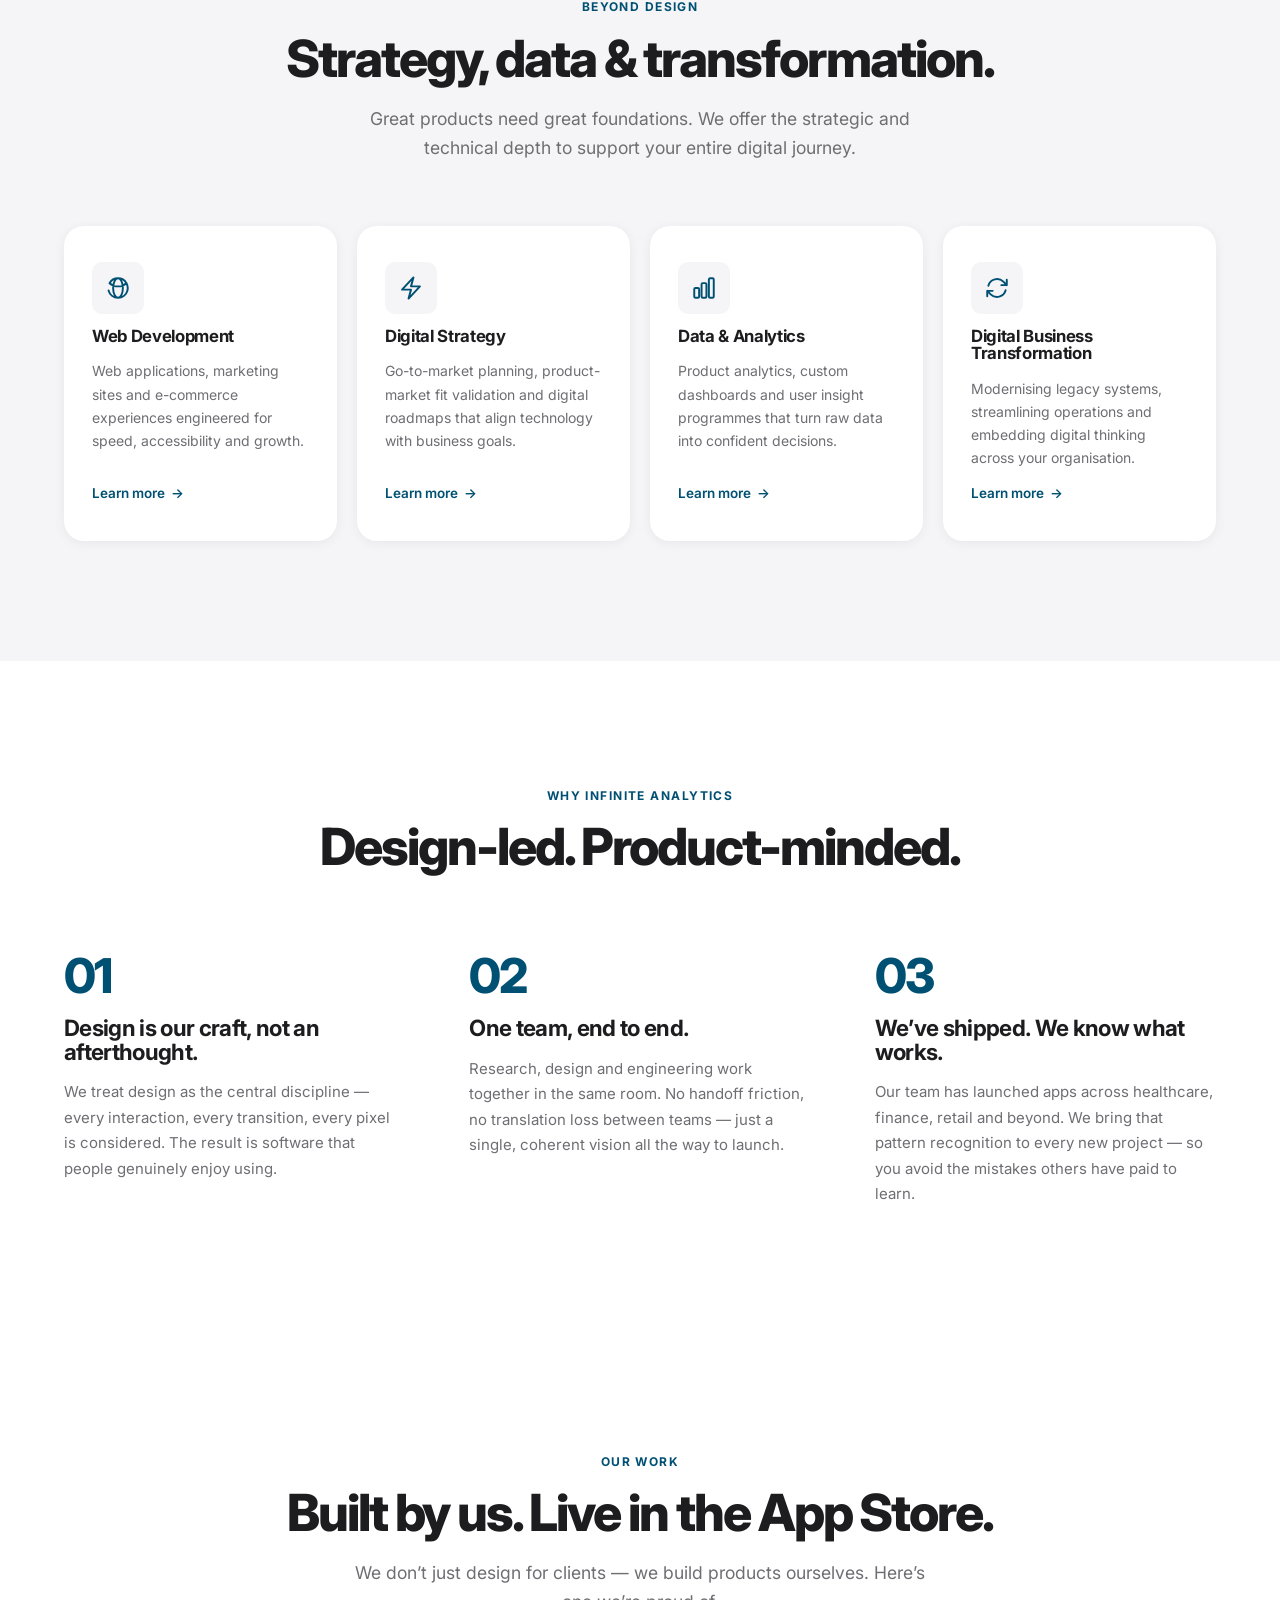
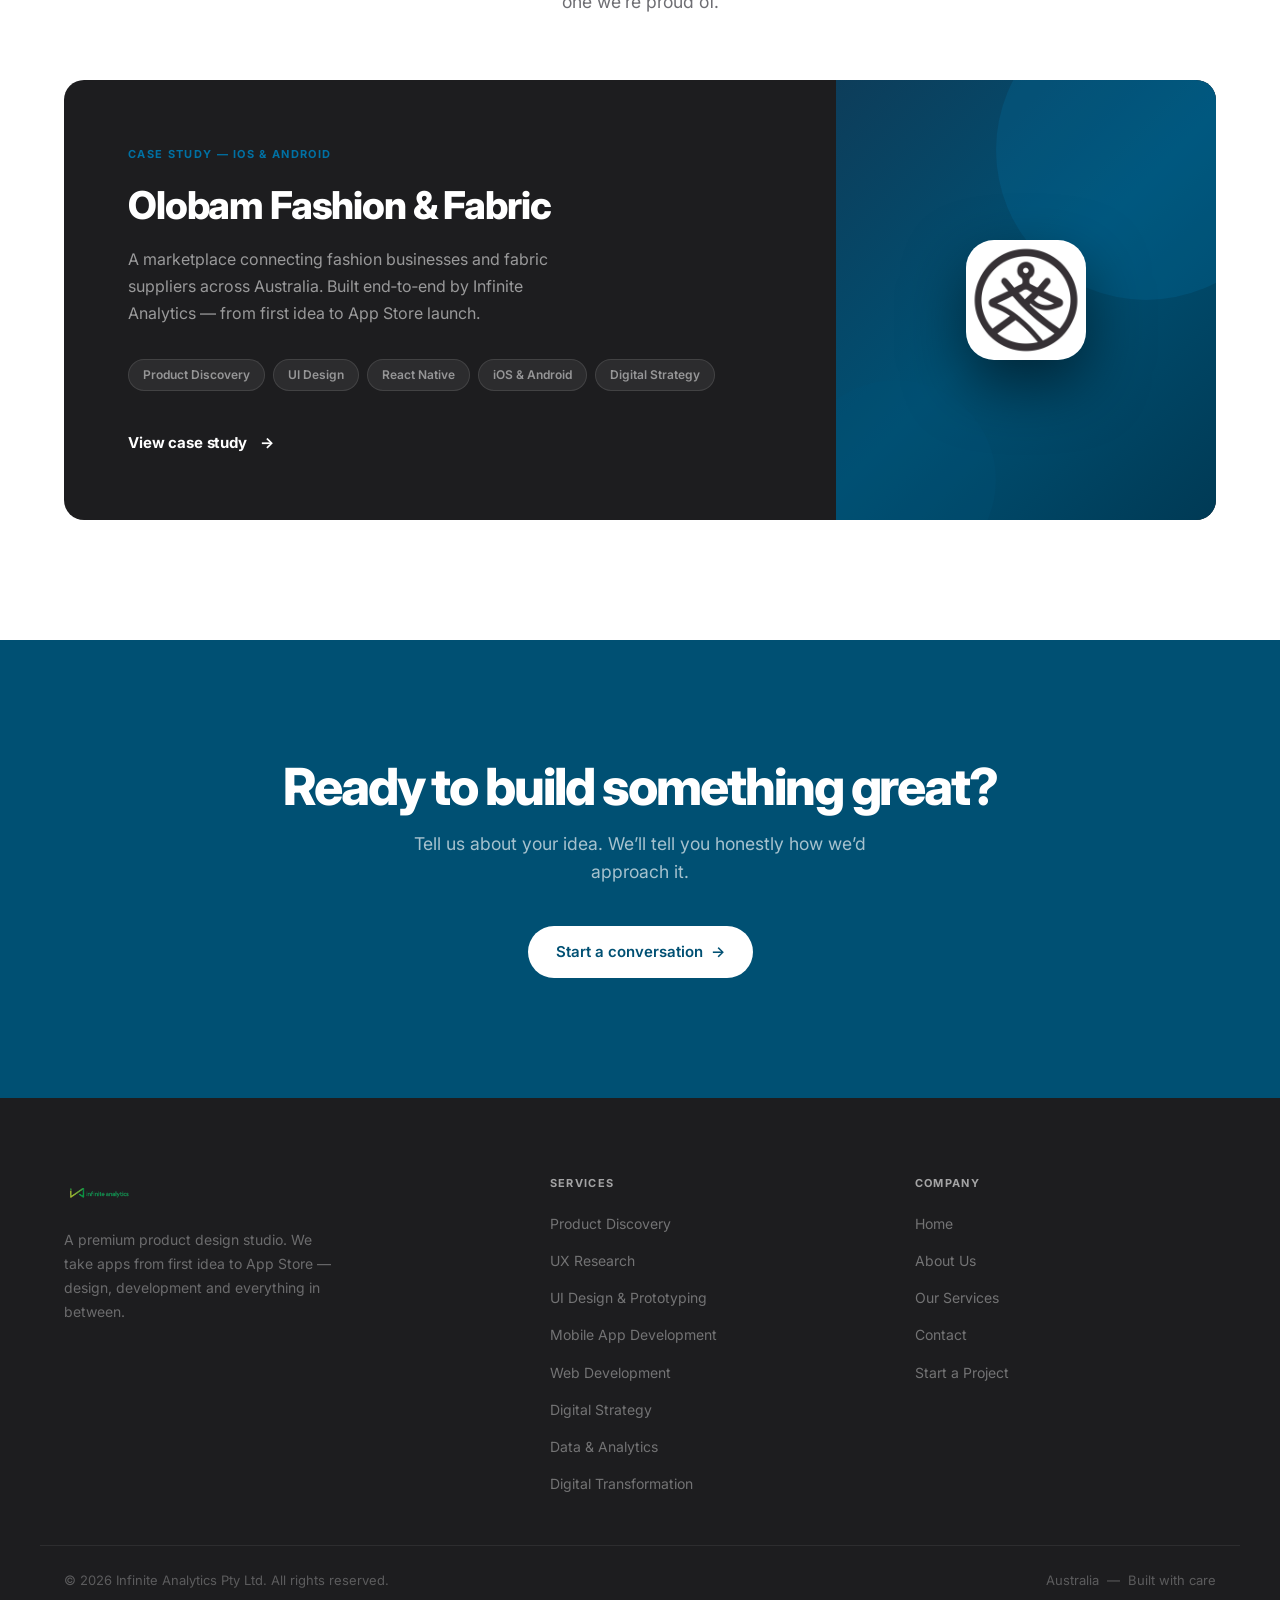
==== commit 5f72cbc5: "feat: Olobam case study rewrite + fix logo transparency sitewide - Rewrote work/olobam.html with the" ====
--- a/index.html
+++ b/index.html
@@ -17,7 +17,7 @@
 <nav id="navbar">
   <div class="nav-inner">
     <a href="/" class="nav-logo">
-      <img src="/images/logo.png" alt="Infinite Analytics">
+      <img src="/images/logo-transparent.png" alt="Infinite Analytics">
     </a>
     <ul class="nav-links">
       <li><a href="/" class="active">Home</a></li>
@@ -292,7 +292,7 @@
 <footer>
   <div class="footer-inner">
     <div class="footer-brand">
-      <img src="/images/logo.png" alt="Infinite Analytics">
+      <img src="/images/logo-transparent.png" alt="Infinite Analytics">
       <p>A premium product design studio. We take apps from first idea to App Store — design, development and everything in between.</p>
     </div>
     <div class="footer-col">
--- a/css/style.css
+++ b/css/style.css
@@ -95,7 +95,7 @@
 }
 
 .nav-logo img {
-  height: 88px;
+  height: 32px;
   width: auto;
   object-fit: contain;
 }
@@ -1000,8 +1000,7 @@
   height: 30px;
   width: auto;
   margin-bottom: 20px;
-  filter: brightness(0) invert(1);
-  opacity: 0.75;
+  opacity: 0.85;
 }
 
 .footer-brand p {
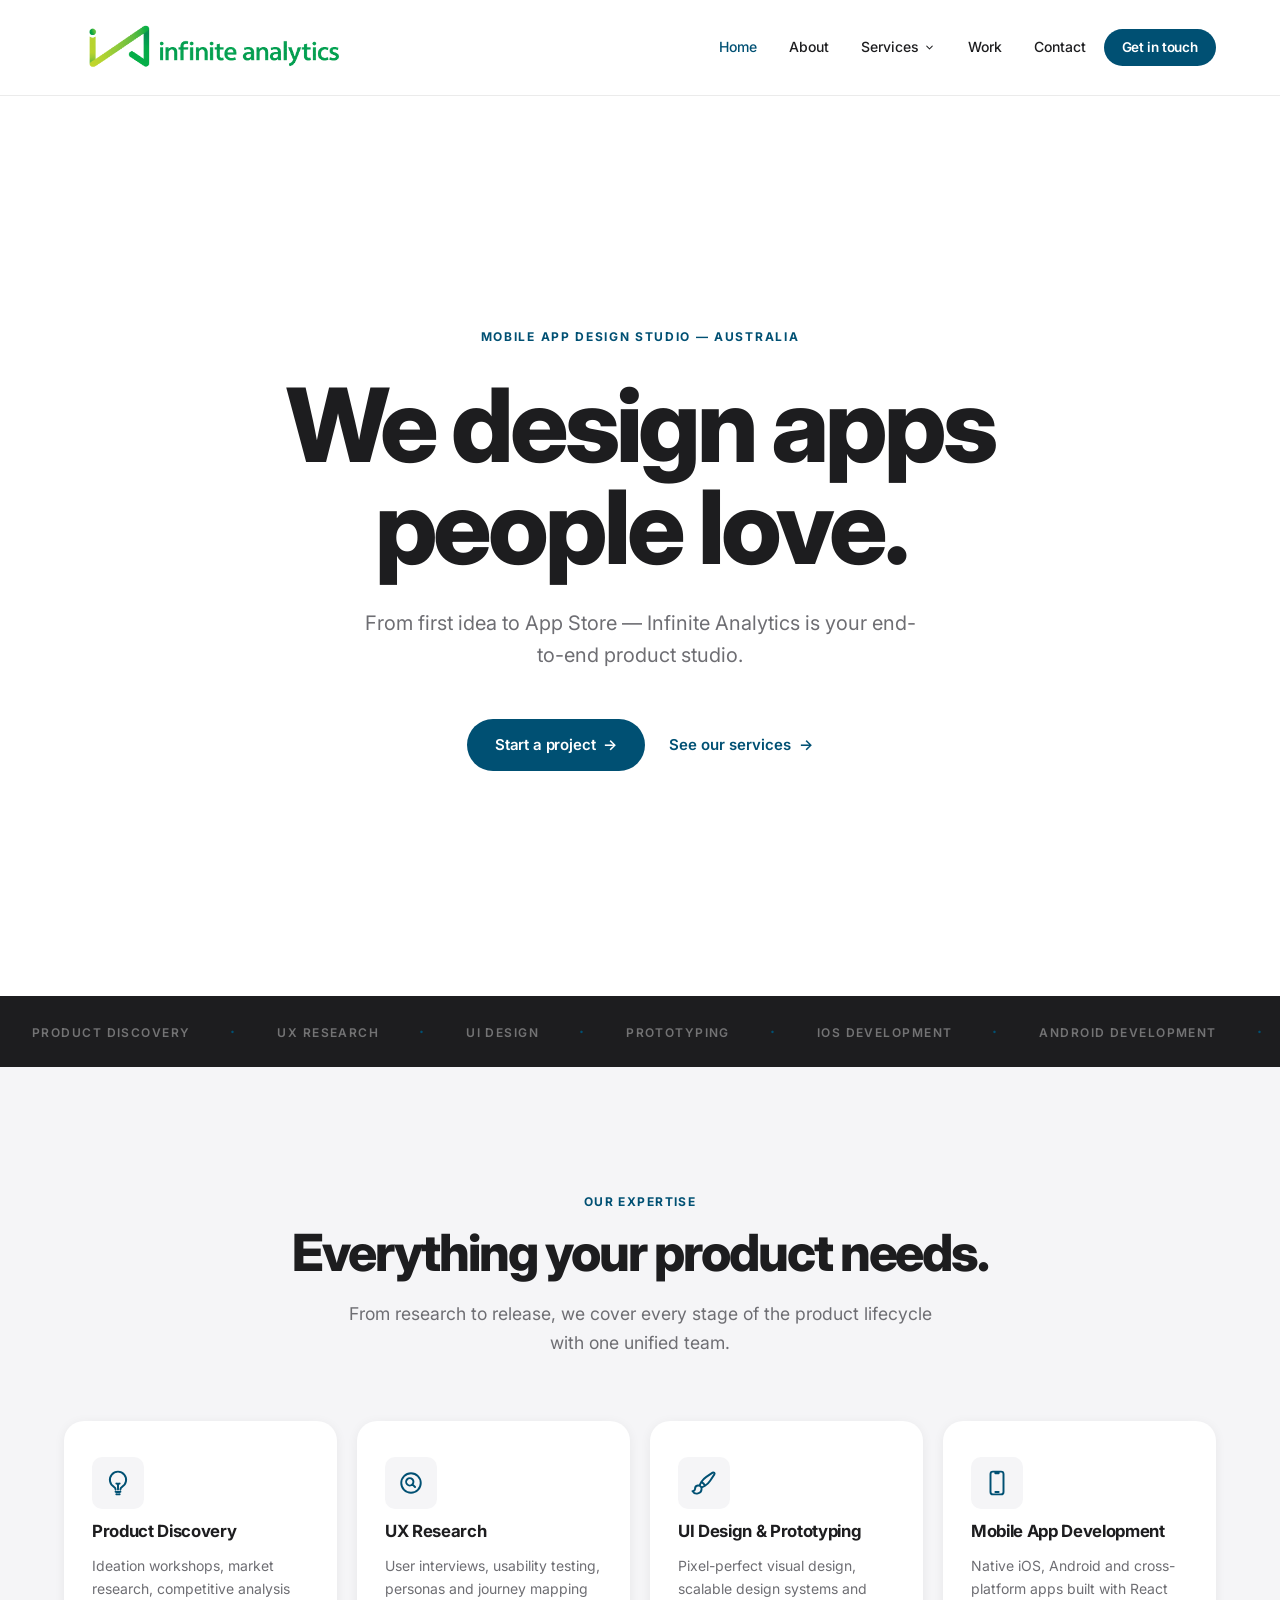
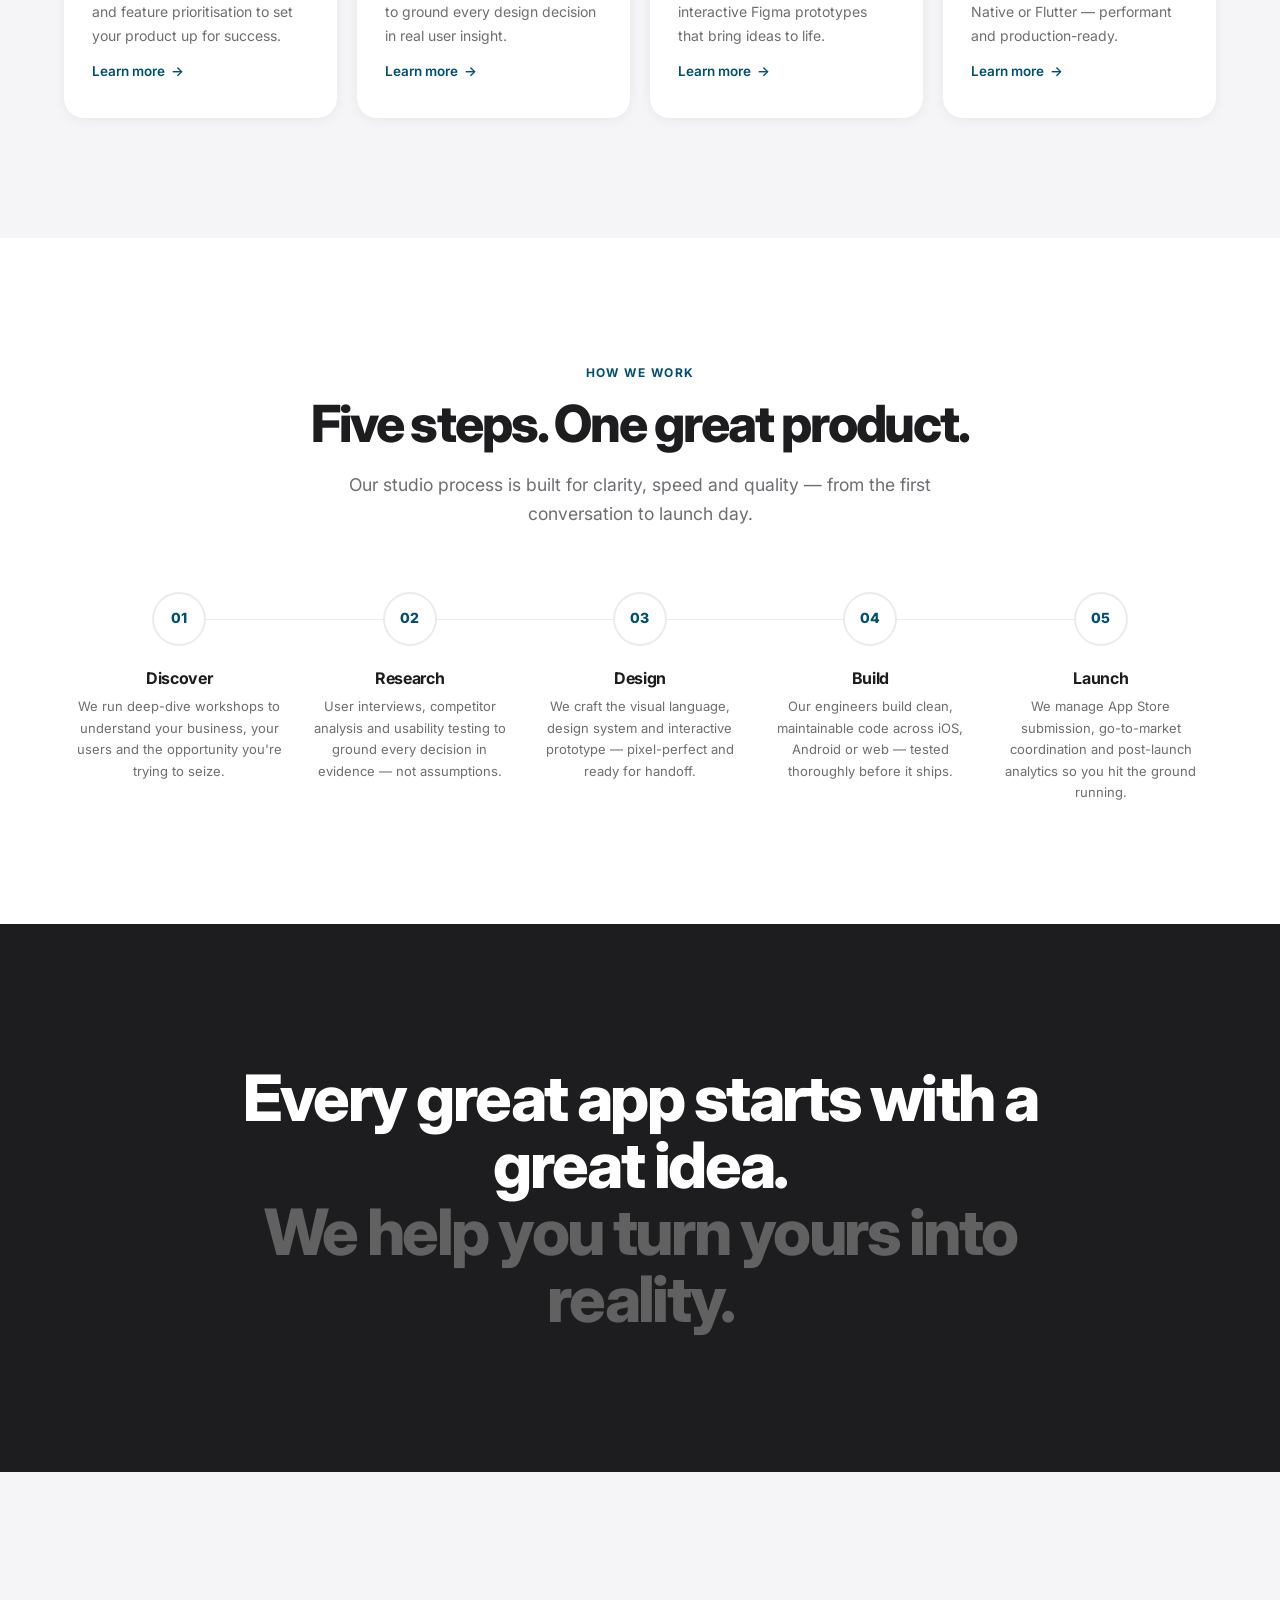
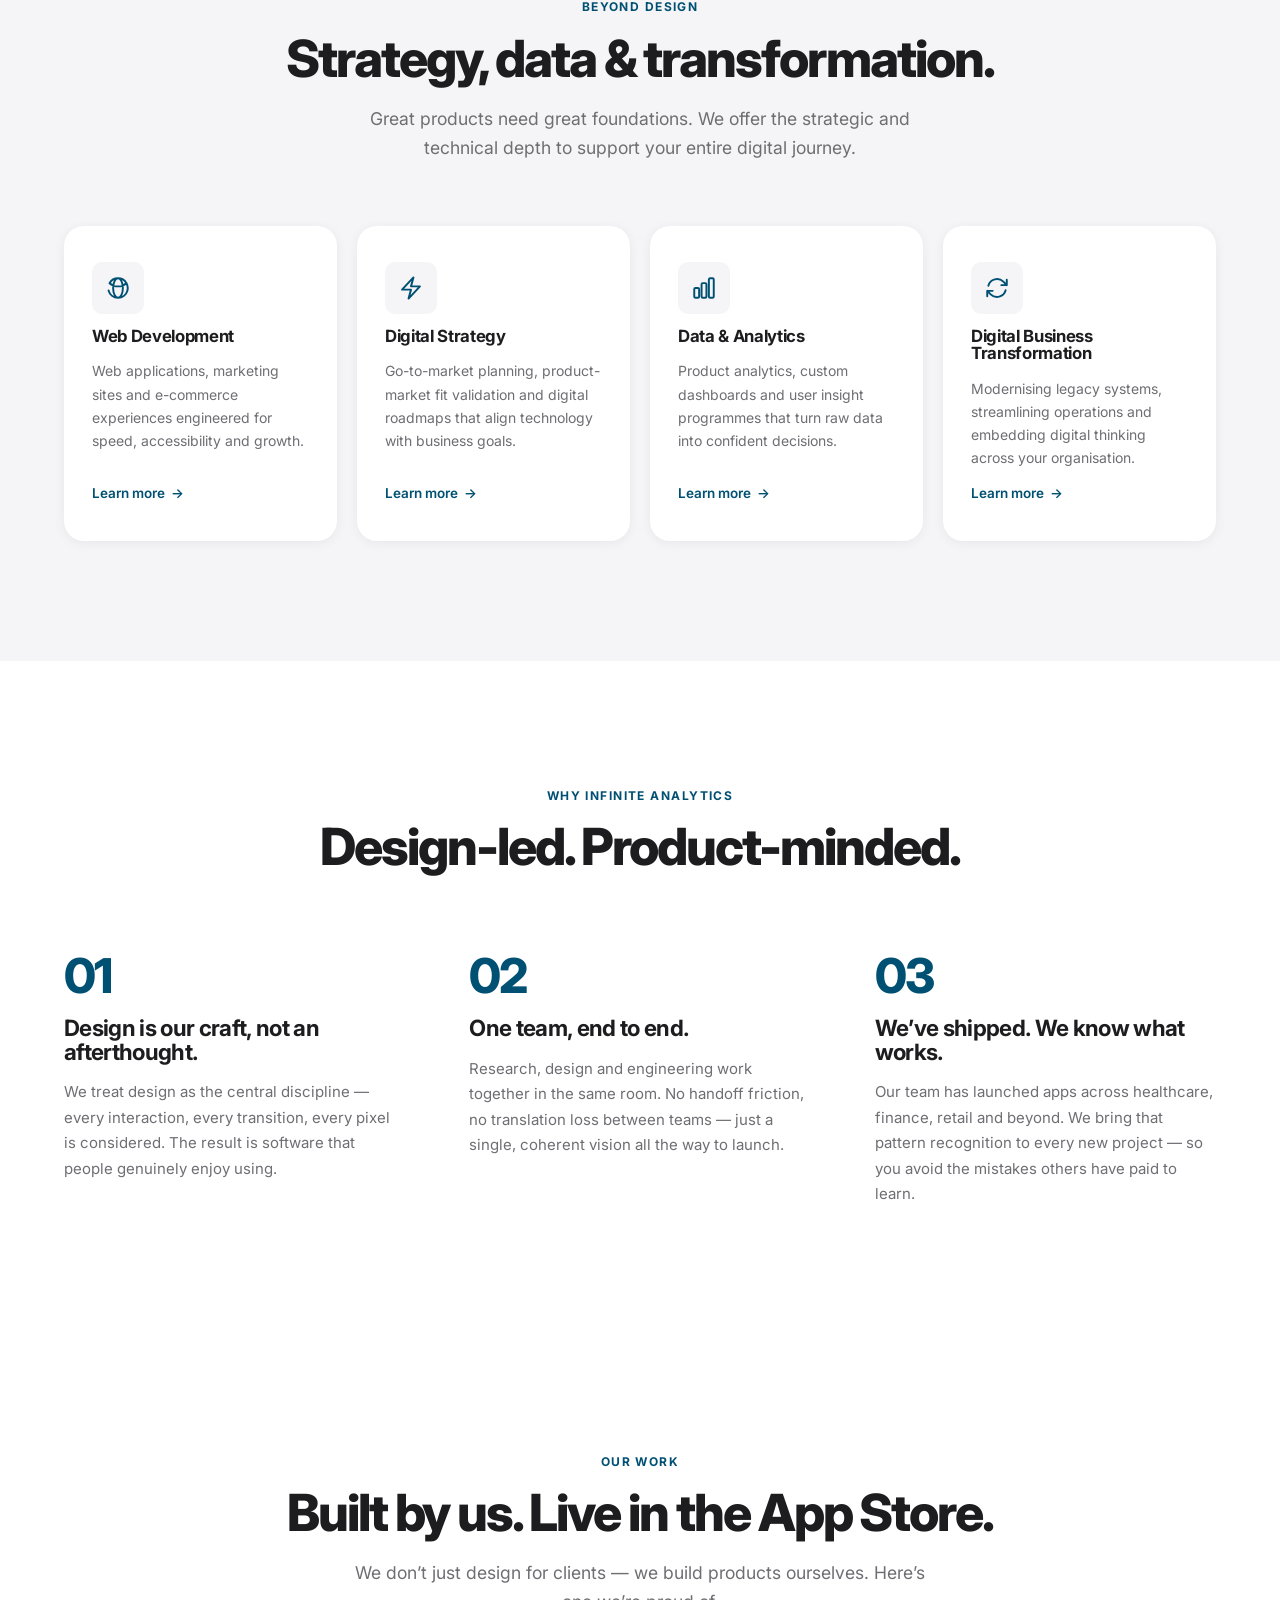
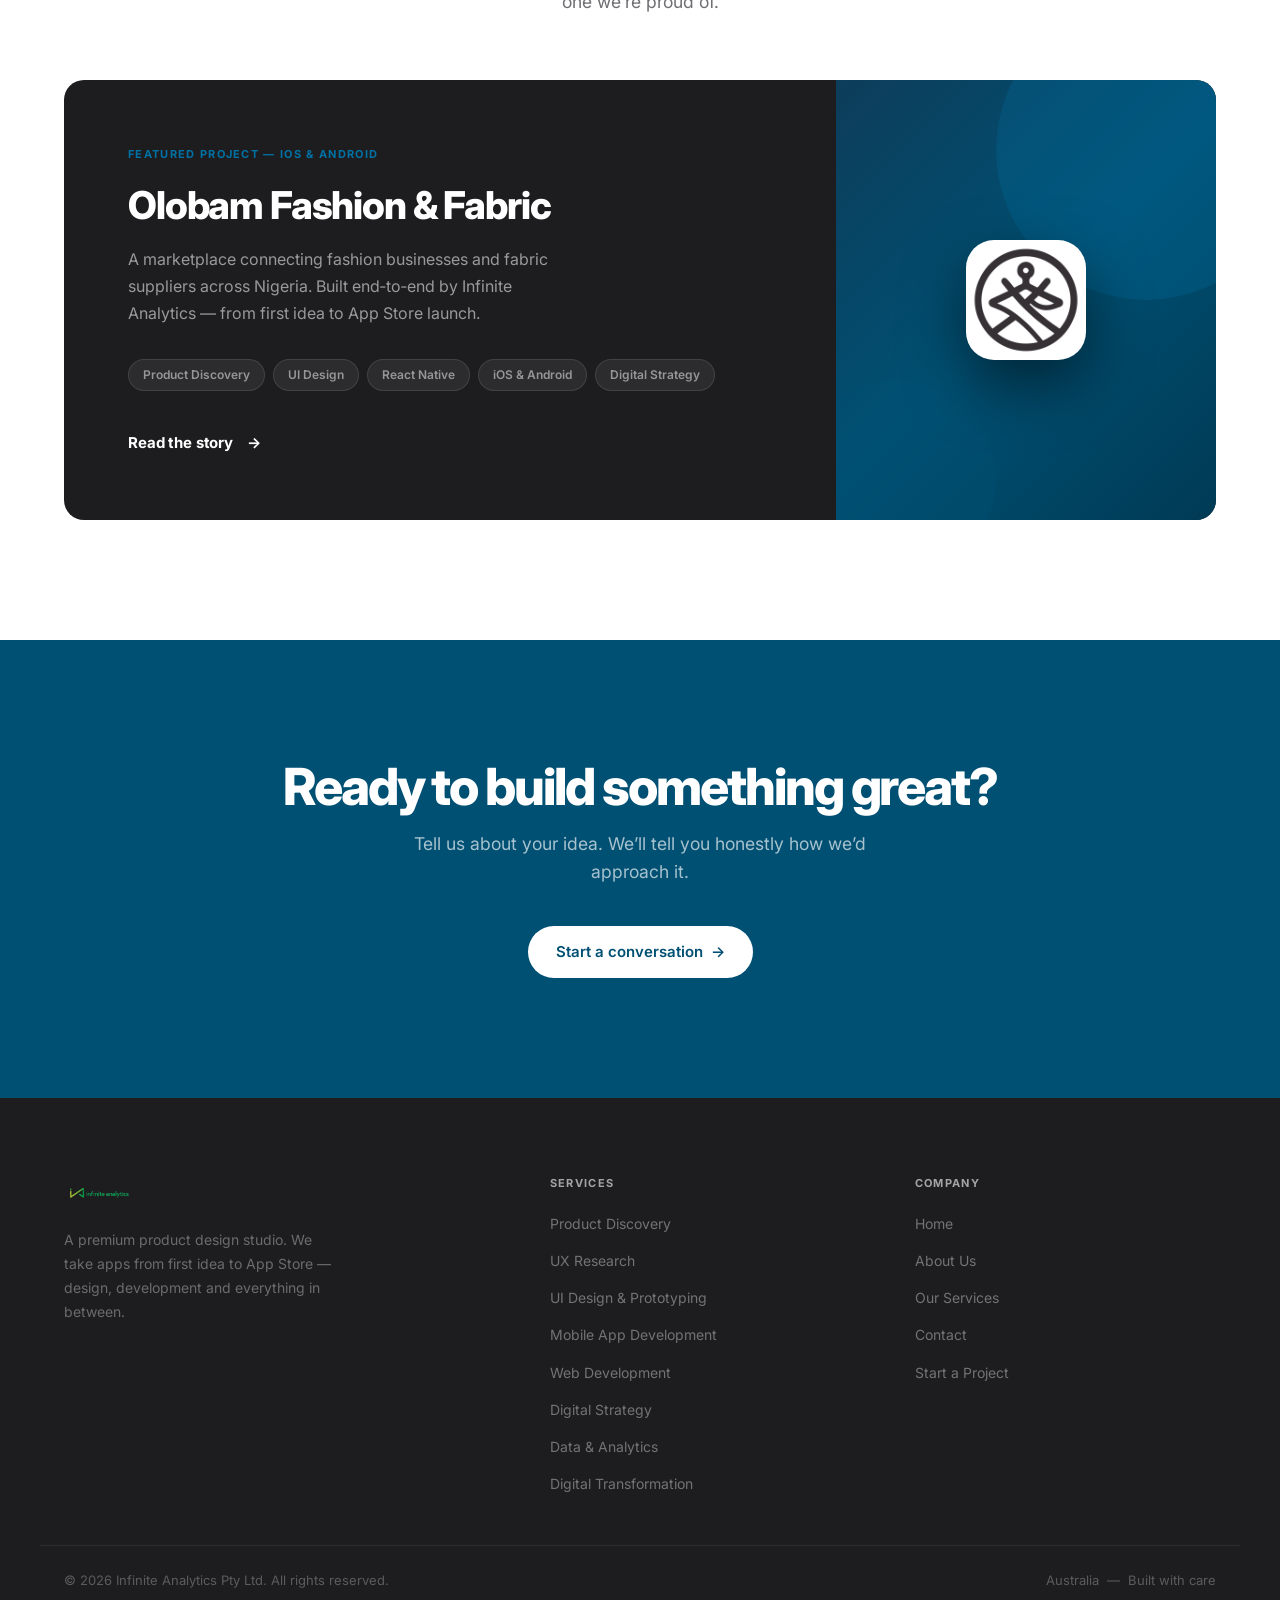
==== commit e3c8c5d7: "feat(work): reframe case study as featured project - Rename eyebrow from "Case Study" to "Featured P" ====
--- a/index.html
+++ b/index.html
@@ -260,9 +260,9 @@
     </div>
     <a href="/work/olobam" class="work-card fade-in delay-1">
       <div class="work-card-content">
-        <span class="work-card-eyebrow">Case Study &mdash; iOS &amp; Android</span>
+        <span class="work-card-eyebrow">Featured Project &mdash; iOS &amp; Android</span>
         <h3 class="work-card-title">Olobam Fashion &amp; Fabric</h3>
-        <p class="work-card-desc">A marketplace connecting fashion businesses and fabric suppliers across Australia. Built end&#8209;to&#8209;end by Infinite Analytics &mdash; from first idea to App Store launch.</p>
+        <p class="work-card-desc">A marketplace connecting fashion businesses and fabric suppliers across Nigeria. Built end&#8209;to&#8209;end by Infinite Analytics &mdash; from first idea to App Store launch.</p>
         <div class="work-card-pills">
           <span>Product Discovery</span>
           <span>UI Design</span>
@@ -270,7 +270,7 @@
           <span>iOS &amp; Android</span>
           <span>Digital Strategy</span>
         </div>
-        <span class="work-card-cta">View case study &nbsp;</span>
+        <span class="work-card-cta">Read the story &nbsp;</span>
       </div>
       <div class="work-card-visual">
         <div class="work-card-icon">
--- a/css/style.css
+++ b/css/style.css
@@ -95,7 +95,7 @@
 }
 
 .nav-logo img {
-  height: 32px;
+  height: 128px;
   width: auto;
   object-fit: contain;
 }
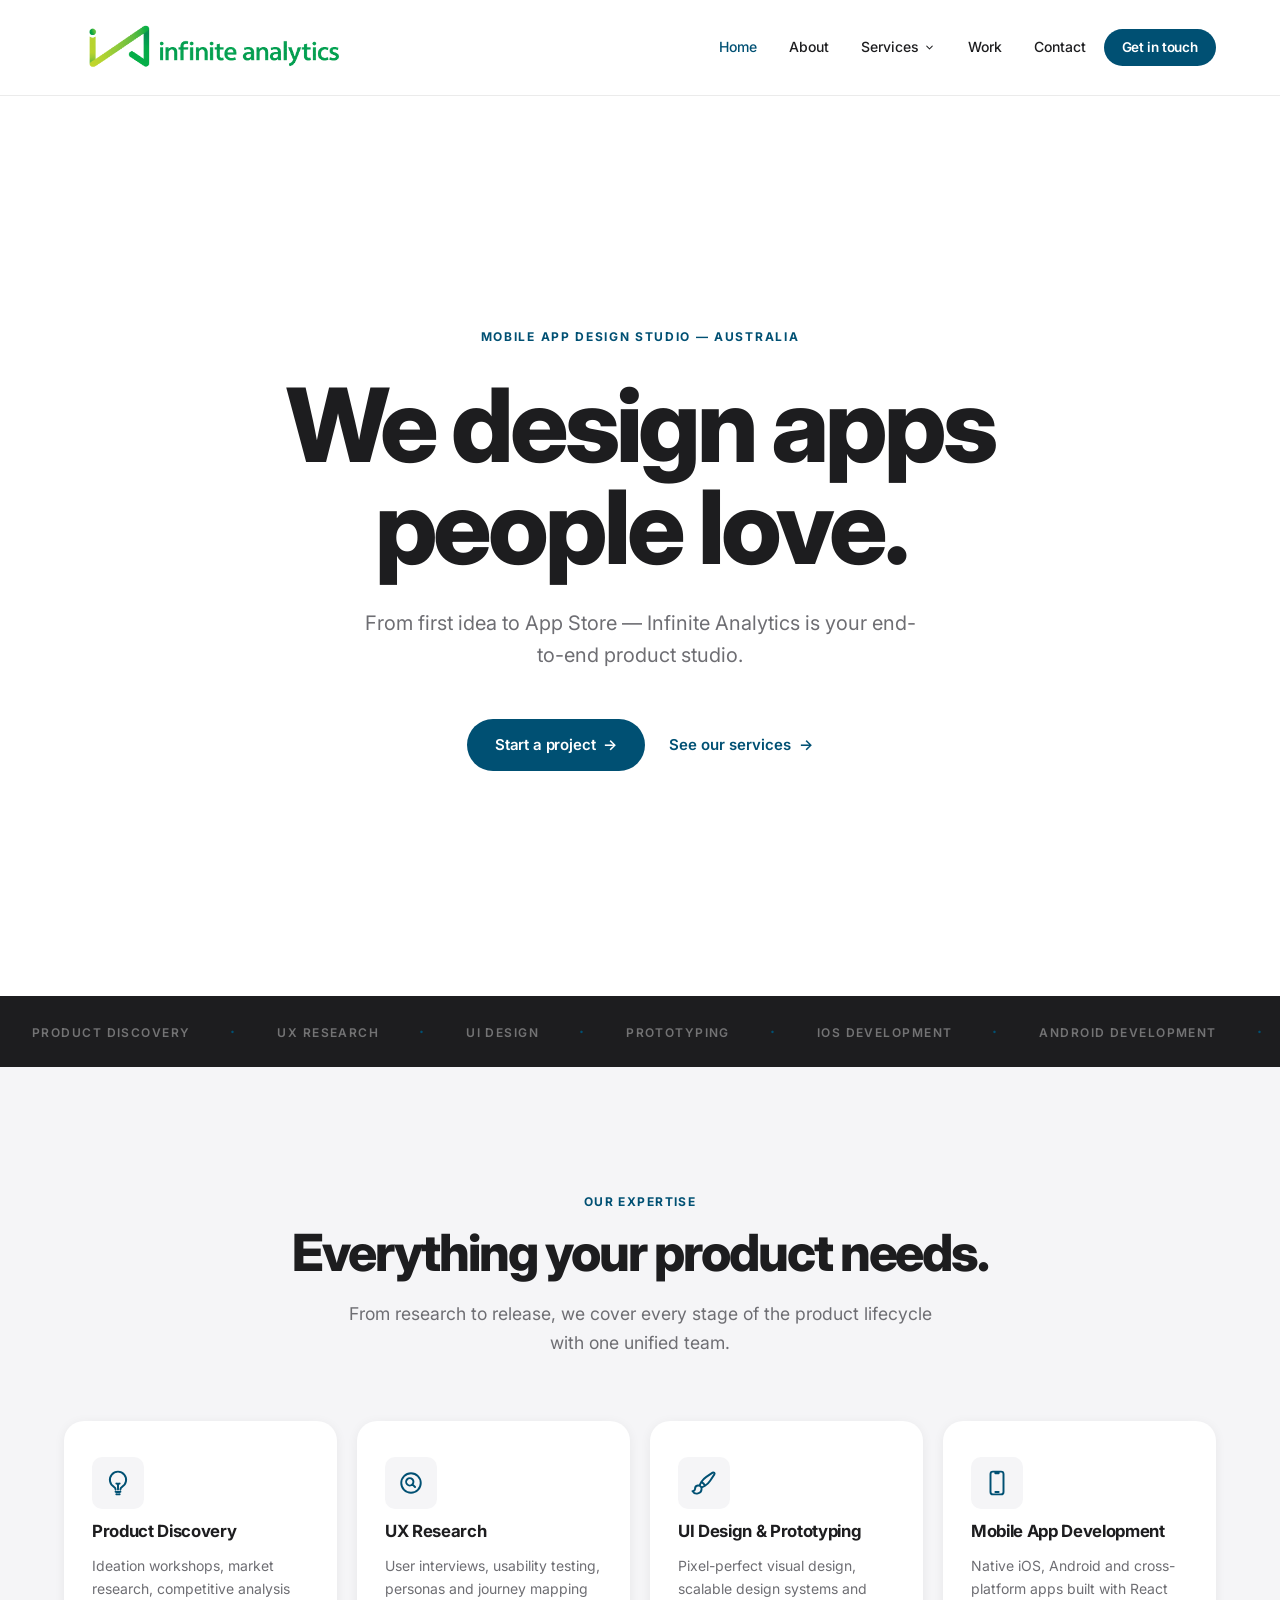
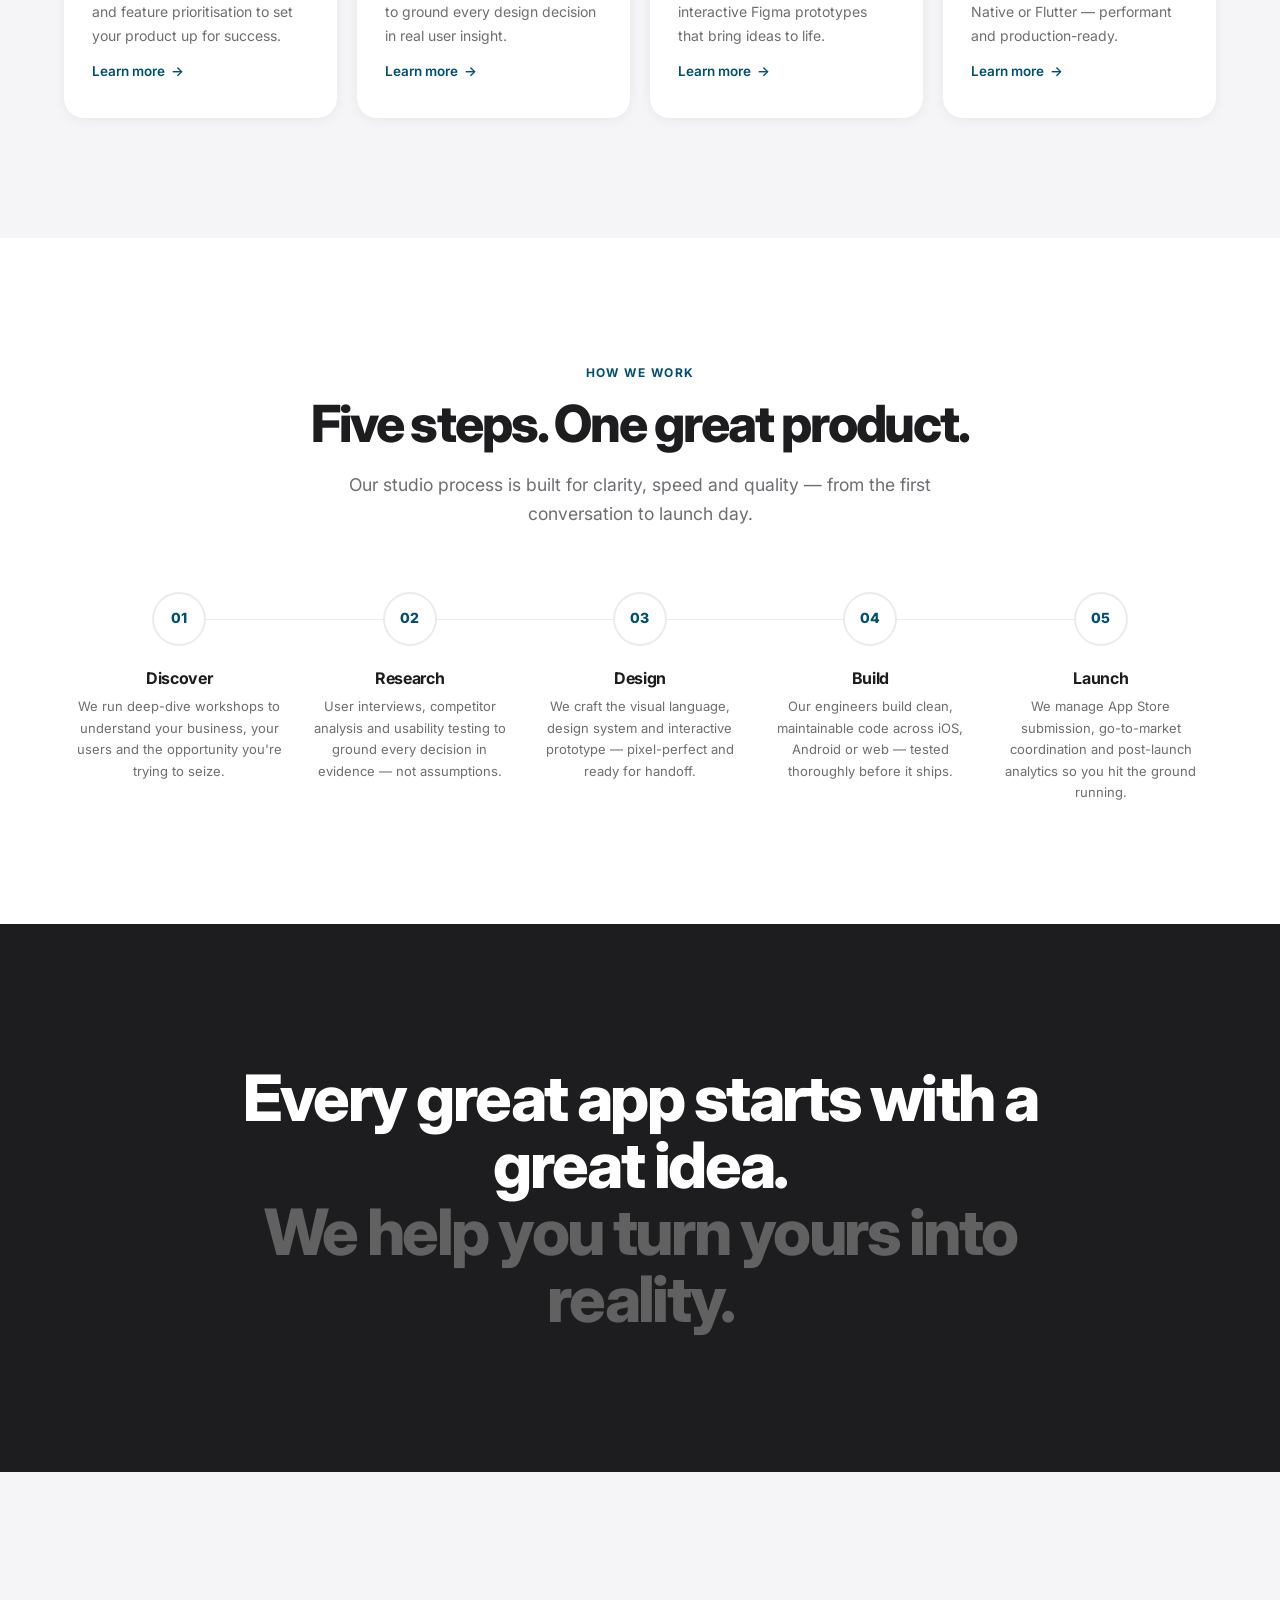
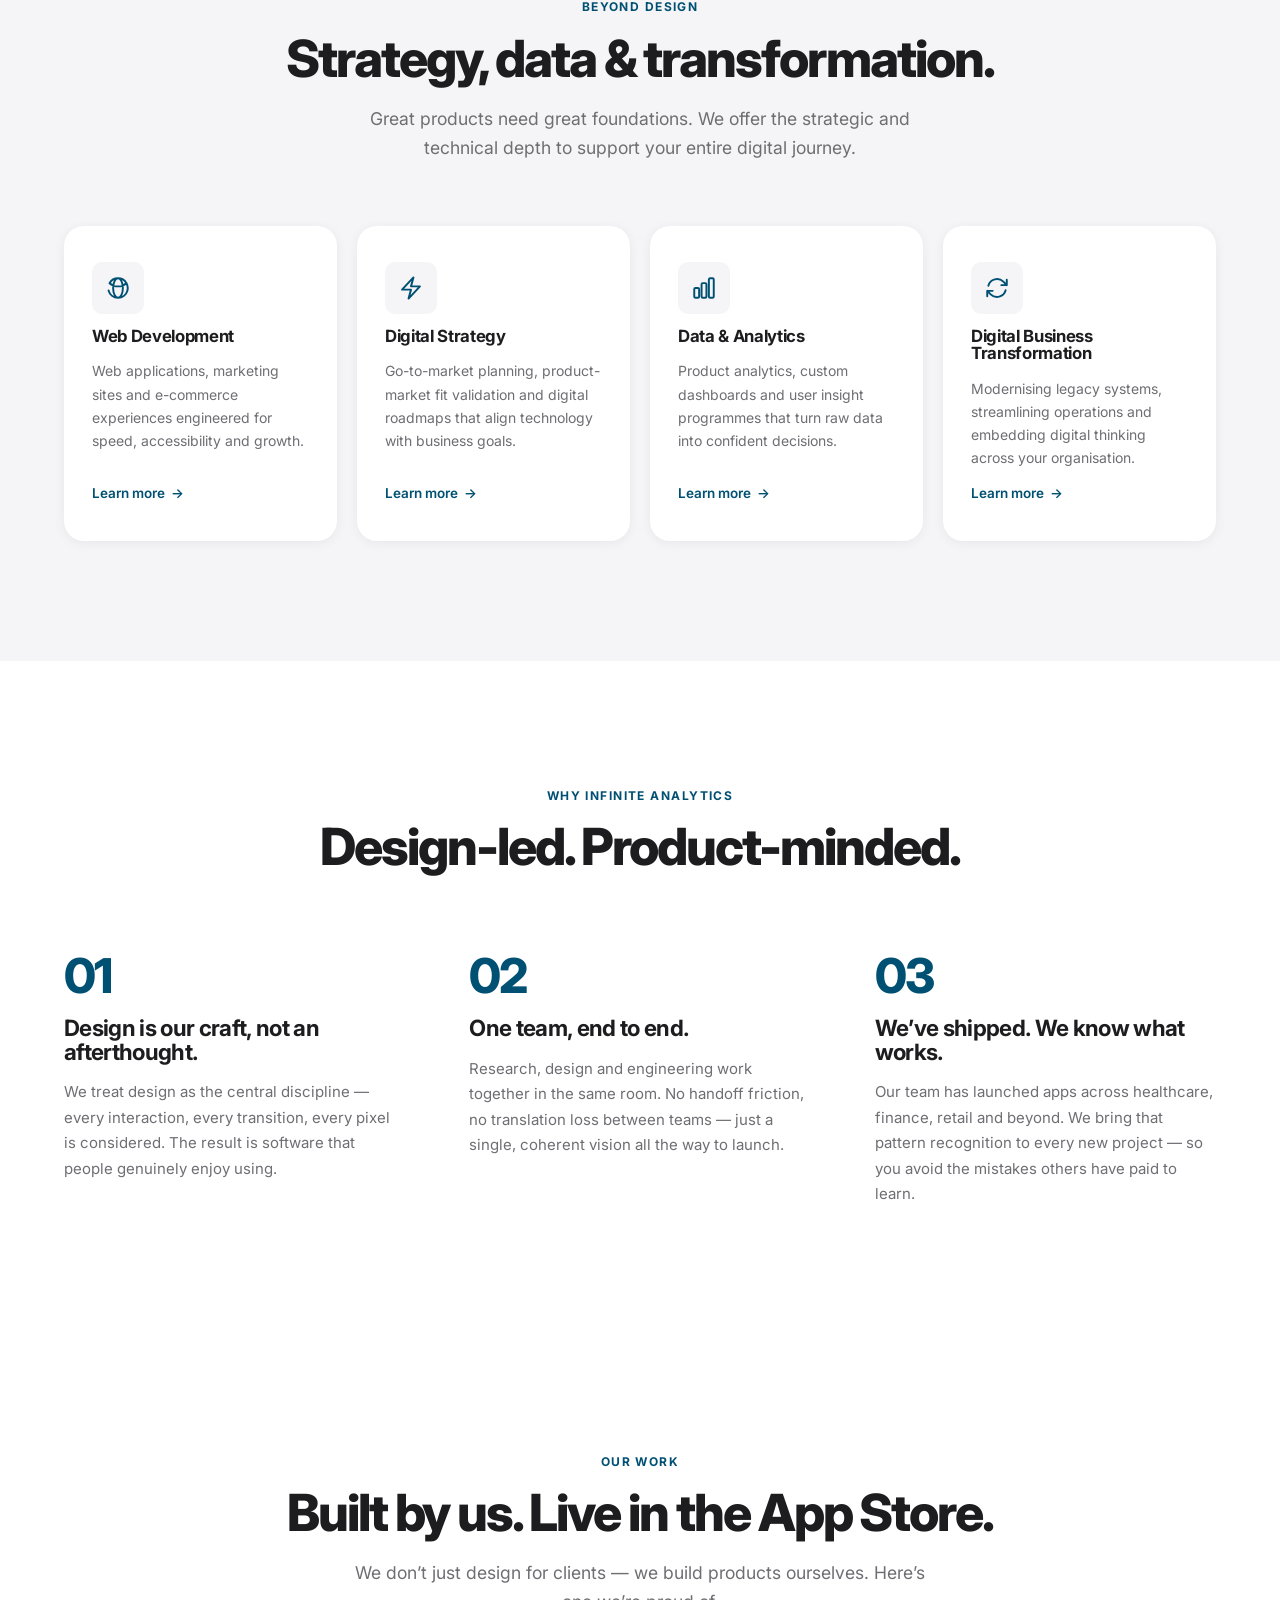
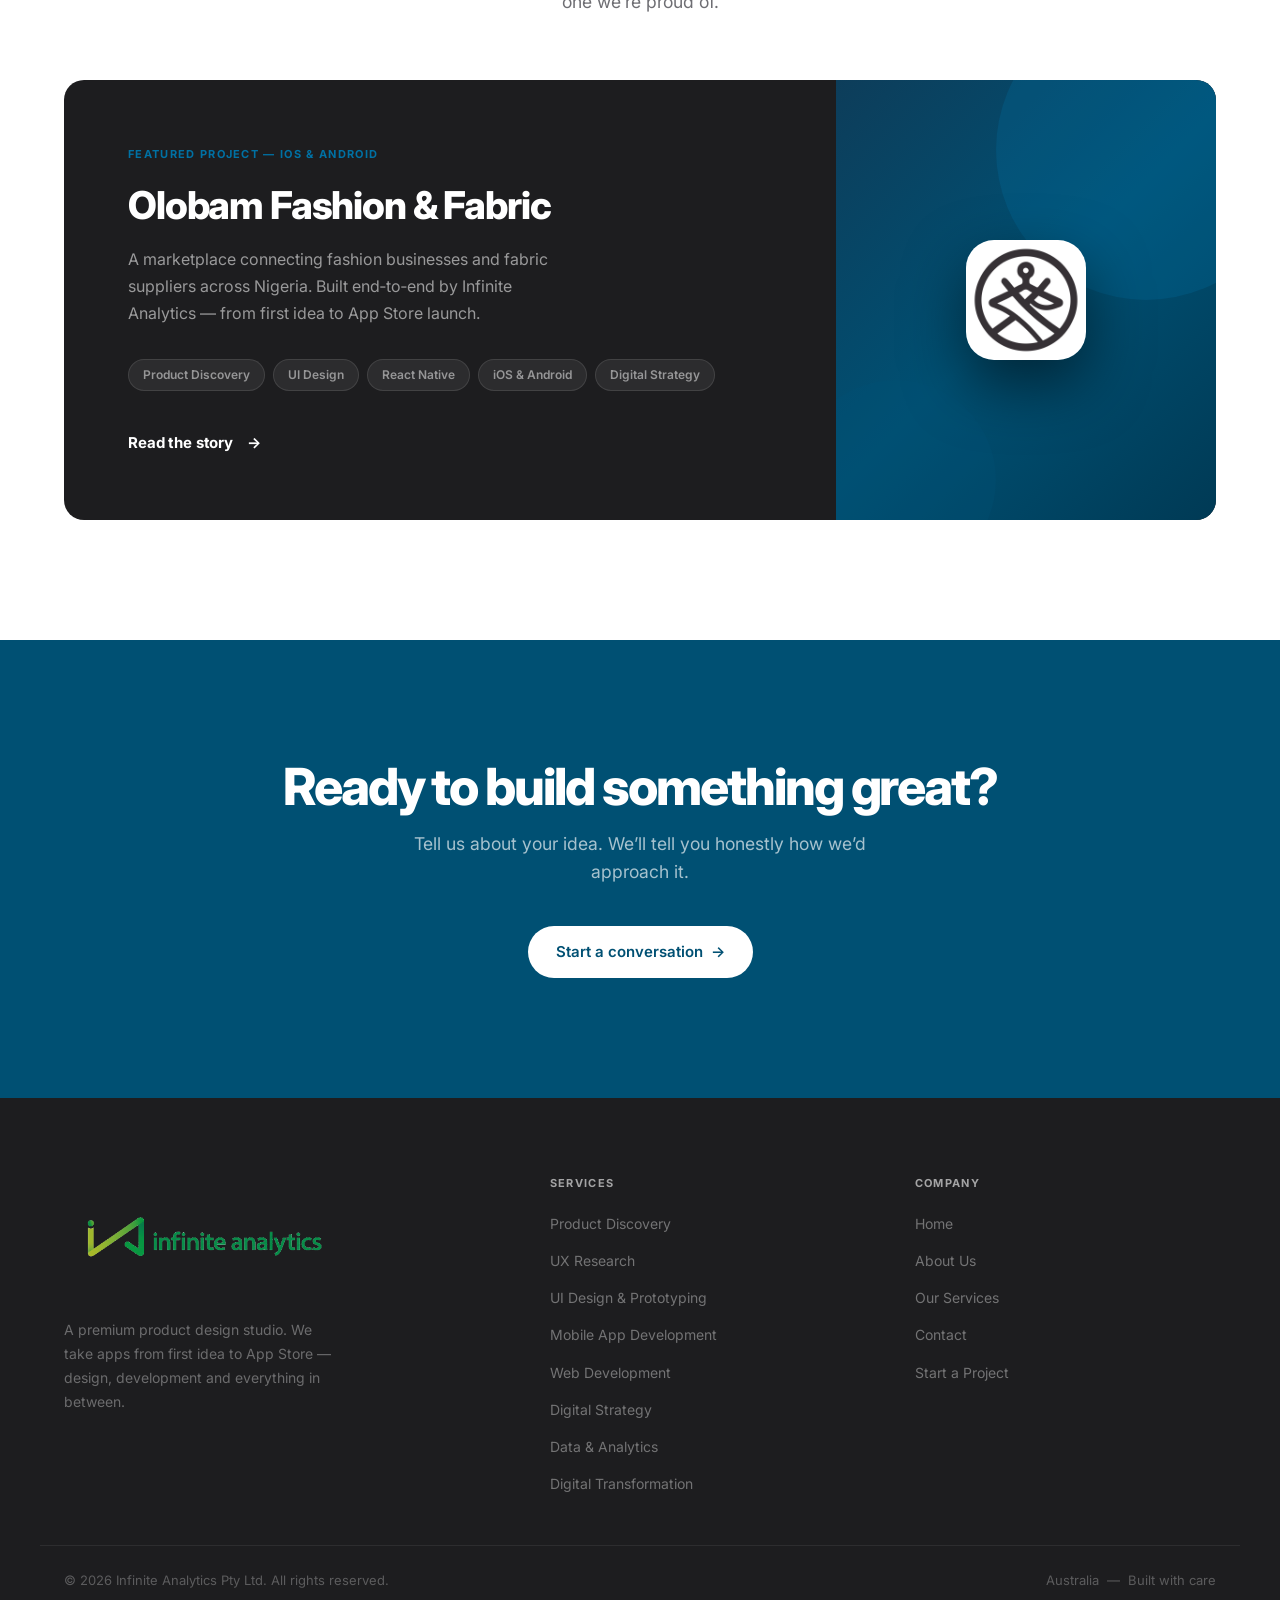
==== commit 8ea470ab: "seo: add sitemap, robots.txt, OG tags, and www redirect - Add sitemap.xml listing all 14 pages with " ====
--- a/index.html
+++ b/index.html
@@ -6,6 +6,12 @@
   <meta name="description" content="Infinite Analytics is a premium product design studio. We take apps from first idea to App Store — product discovery, UX research, UI design, mobile development and launch.">
   <title>Infinite Analytics — Mobile App Design Studio</title>
   <link rel="canonical" href="https://www.infiniteanalytics.com.au/">
+  <meta property="og:type" content="website">
+  <meta property="og:site_name" content="Infinite Analytics">
+  <meta property="og:title" content="Infinite Analytics — Mobile App Design Studio">
+  <meta property="og:description" content="Infinite Analytics is a premium product design studio. We take apps from first idea to App Store — product discovery, UX research, UI design, mobile development and launch.">
+  <meta property="og:url" content="https://www.infiniteanalytics.com.au/">
+  <meta property="og:image" content="https://www.infiniteanalytics.com.au/images/logo-transparent.png">
   <link rel="preconnect" href="https://fonts.googleapis.com">
   <link rel="preconnect" href="https://fonts.gstatic.com" crossorigin>
   <link href="https://fonts.googleapis.com/css2?family=Inter:ital,opsz,wght@0,14..32,300;0,14..32,400;0,14..32,500;0,14..32,600;0,14..32,700;0,14..32,800;0,14..32,900;1,14..32,400&display=swap" rel="stylesheet">
--- a/css/style.css
+++ b/css/style.css
@@ -997,7 +997,7 @@
 }
 
 .footer-brand img {
-  height: 30px;
+  height: 120px;
   width: auto;
   margin-bottom: 20px;
   opacity: 0.85;
@@ -1347,15 +1347,33 @@
 }
 
 @media (max-width: 768px) {
+  :root { --nav-h: 72px; }
+
   body { padding-top: var(--nav-h); }
   .nav-links { display: none; }
   .menu-toggle { display: flex; }
 
-  .section { padding: 80px 0; }
-  .hero { padding: 80px 24px; min-height: 90vh; }
+  /* Nav logo — scale down for mobile navbar */
+  .nav-logo img { height: 44px; }
+
+  /* Footer logo — cap on mobile */
+  .footer-brand img { height: 72px; }
+
+  .section { padding: 64px 0; }
+  .hero { padding: 64px 20px; min-height: 85vh; }
+  .hero h1 { font-size: clamp(2.4rem, 10vw, 3.2rem); margin-bottom: 20px; }
+  .hero-sub { font-size: 1rem; margin-bottom: 36px; }
+  .hero-eyebrow { margin-bottom: 20px; }
+
+  .big-statement { padding: 72px 20px; }
+  .big-statement-text { font-size: clamp(1.6rem, 7vw, 2.4rem); }
+
+  .section-title { font-size: clamp(1.7rem, 6vw, 2.2rem); }
+  .section-subtitle { font-size: 15px; }
 
   .services-grid { grid-template-columns: 1fr; }
-  .features-highlights { grid-template-columns: 1fr; gap: 40px; }
+  .features-highlights { grid-template-columns: 1fr; gap: 32px; }
+  .features-highlights { margin-top: 48px; }
   .values-grid { grid-template-columns: 1fr; }
   .process-steps { grid-template-columns: 1fr; gap: 24px; }
   .process-step {
@@ -1366,34 +1384,59 @@
   }
   .step-num { flex-shrink: 0; margin-bottom: 0; }
 
-  .footer-inner { grid-template-columns: 1fr; gap: 40px; }
+  .footer-inner { grid-template-columns: 1fr; gap: 36px; }
   .footer-bottom { flex-direction: column; gap: 8px; text-align: center; }
+  .footer-brand { max-width: 100%; }
+  .footer-brand p { font-size: 14px; }
 
   .form-row { grid-template-columns: 1fr; }
   .form-card { padding: 28px 20px; }
 
-  .big-statement { padding: 80px 24px; }
-
   .contact-grid { grid-template-columns: 1fr; }
   .split-grid { gap: 32px; }
-  .page-header { padding: 80px 24px 60px; }
-
-  .cta-section { padding: 80px 24px; }
-}
-
-@media (max-width: 768px) {
-  .work-card-content { padding: 40px 28px; }
-  .work-card-title { font-size: 1.8rem; }
-  .case-hero h1 { font-size: 2.4rem; }
+
+  .page-header { padding: 64px 20px 48px; }
+  .page-header h1 { font-size: clamp(2rem, 8vw, 3rem); }
+
+  .cta-section { padding: 72px 20px; }
+  .cta-section h2 { font-size: clamp(1.8rem, 7vw, 2.4rem); }
+
+  .work-card-content { padding: 36px 24px; }
+  .work-card-title { font-size: 1.6rem; }
+  .work-card-visual { min-height: 200px; }
+
+  .case-hero h1 { font-size: 2.2rem; }
   .case-feature-grid { grid-template-columns: 1fr; }
   .services-delivered { grid-template-columns: 1fr; }
   .case-meta { grid-template-columns: repeat(2, 1fr); }
 }
 
 @media (max-width: 480px) {
+  .nav-logo img { height: 36px; }
+
+  .hero { padding: 56px 16px; min-height: 80vh; }
+  .hero h1 { font-size: clamp(2rem, 11vw, 2.8rem); }
+
+  .section { padding: 56px 0; }
+  .container { padding: 0 16px; }
+
   .hero-actions { flex-direction: column; align-items: stretch; text-align: center; }
   .btn-primary, .btn-white { justify-content: center; }
+
+  .big-statement { padding: 56px 16px; }
+  .big-statement-text { font-size: clamp(1.4rem, 8vw, 2rem); }
+
+  .page-header { padding: 48px 16px 40px; }
+  .cta-section { padding: 56px 16px; }
+
+  .work-card-content { padding: 28px 20px; }
+  .work-card-title { font-size: 1.4rem; }
+
   .services-grid-2col { grid-template-columns: 1fr; }
   .case-meta { grid-template-columns: 1fr; }
   .case-hero-badges { flex-direction: column; align-items: center; }
-}
+  .case-hero h1 { font-size: 1.9rem; }
+
+  .form-card { padding: 24px 16px; }
+  .footer-brand img { height: 56px; }
+}
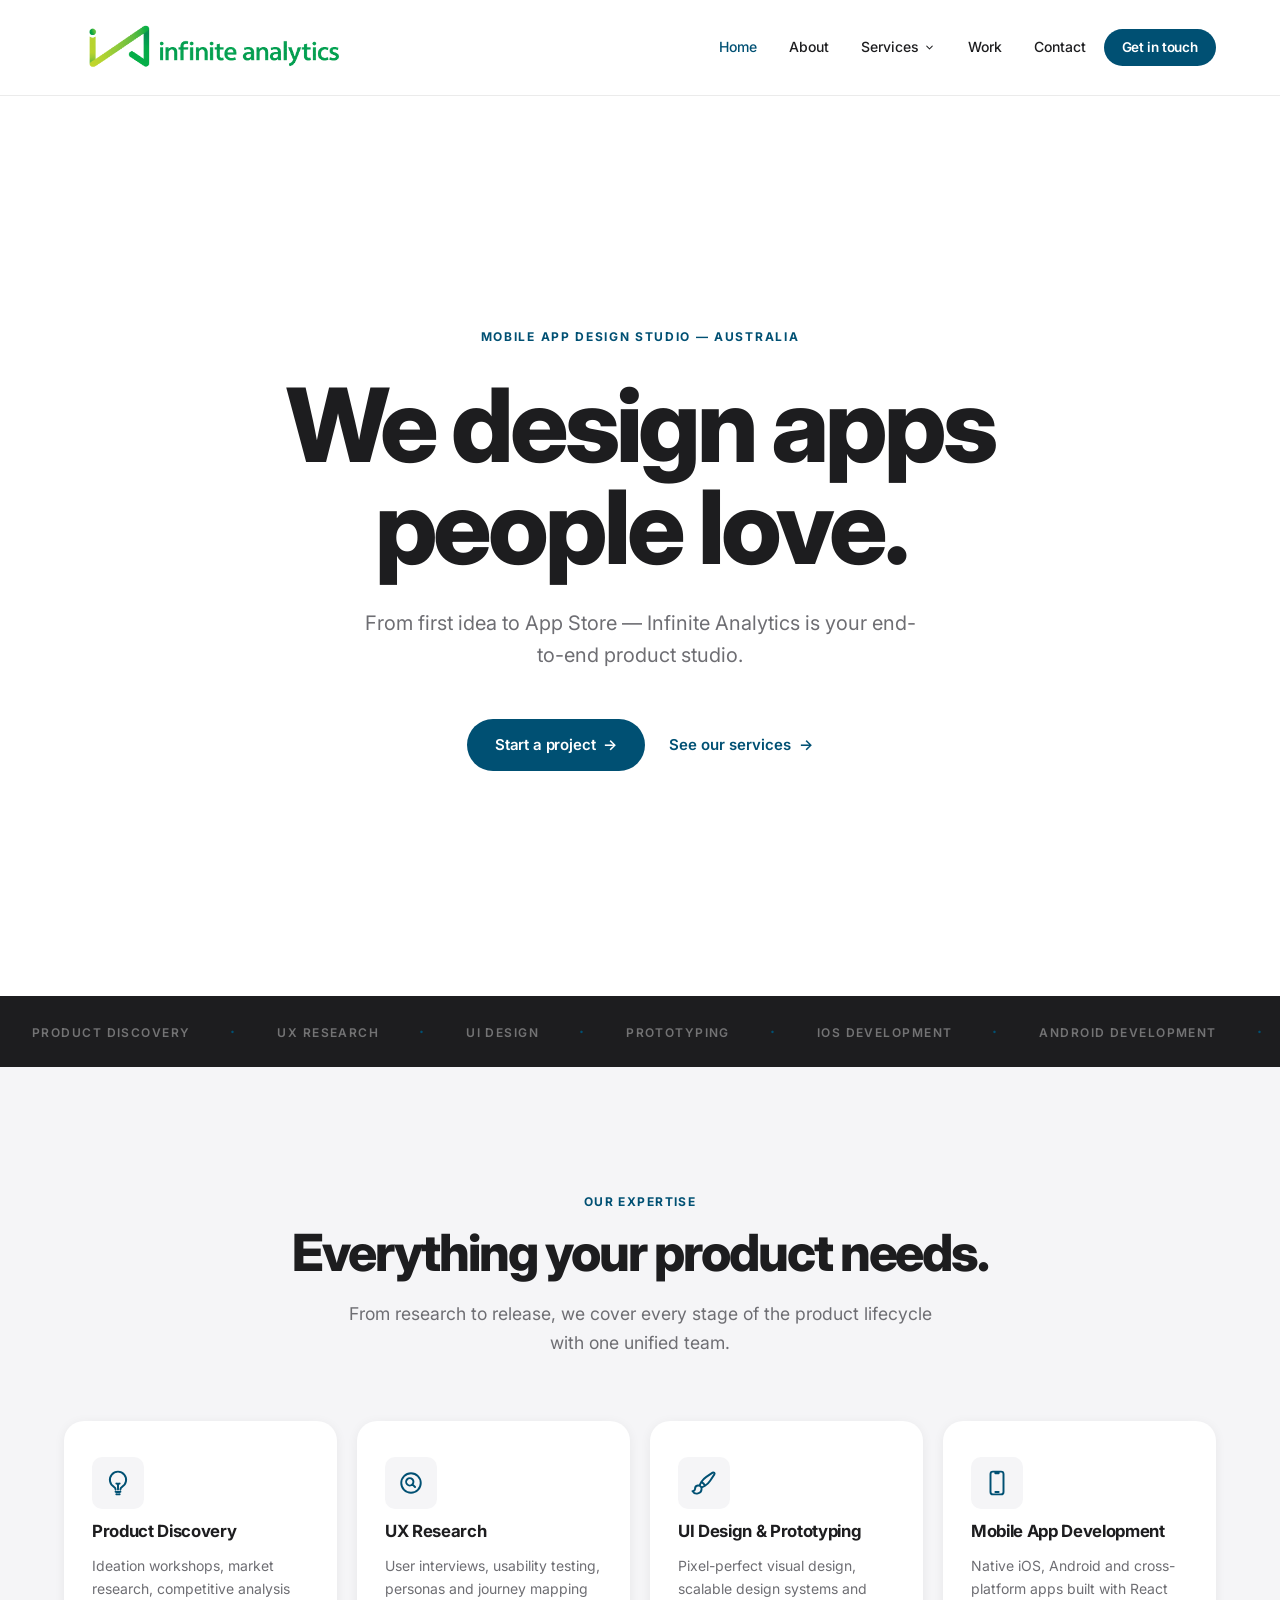
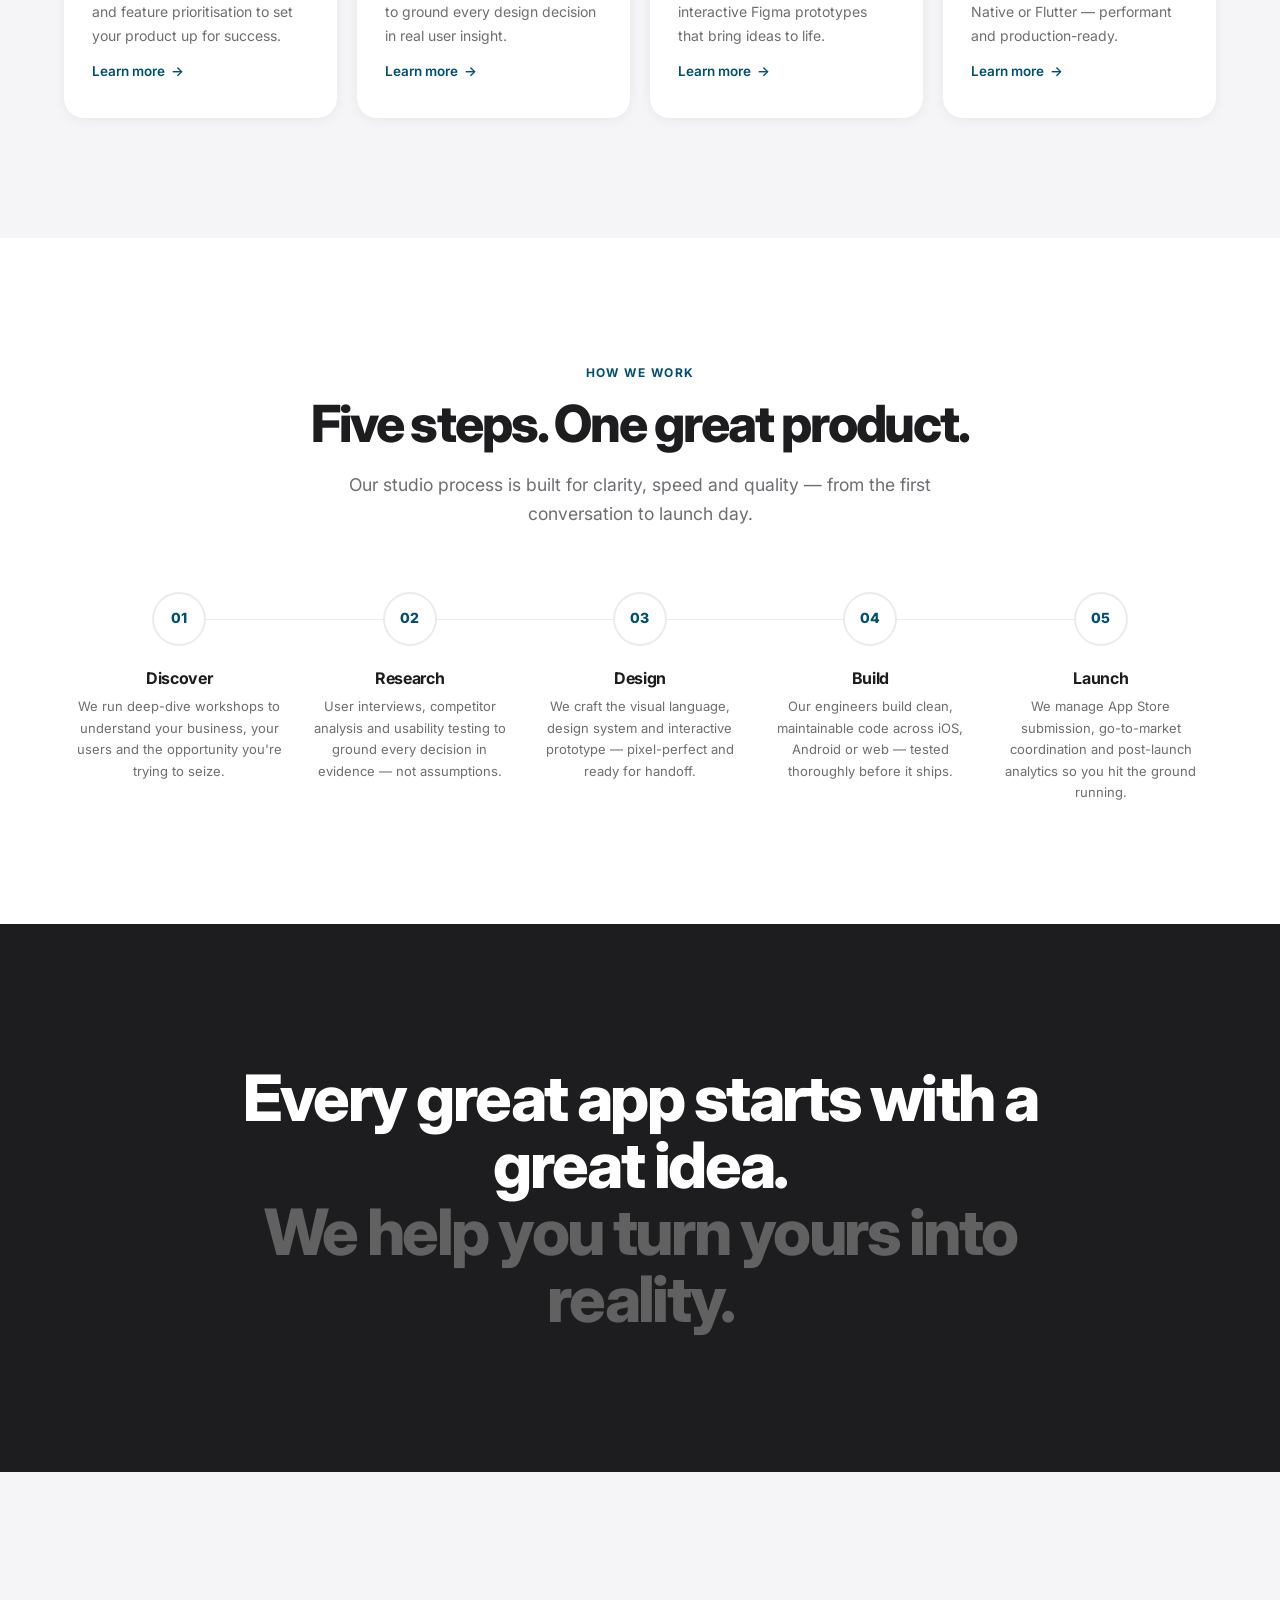
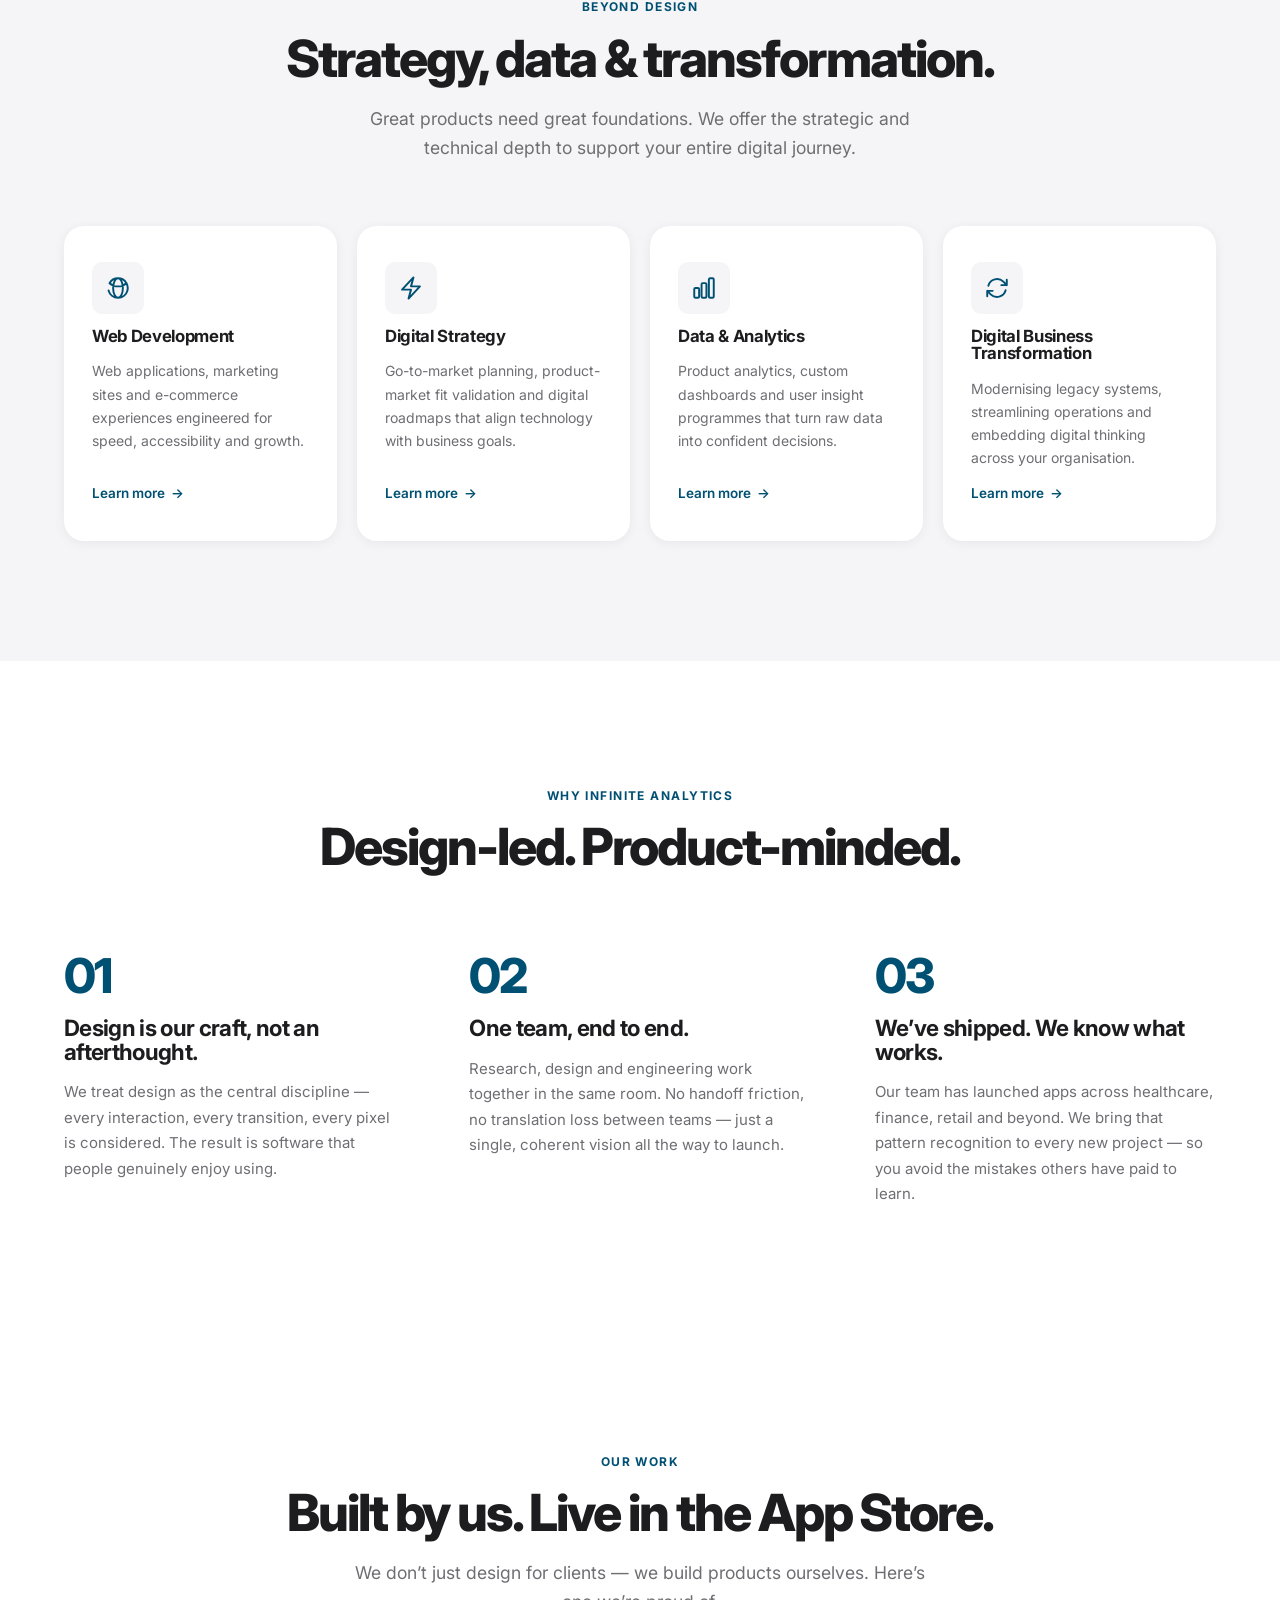
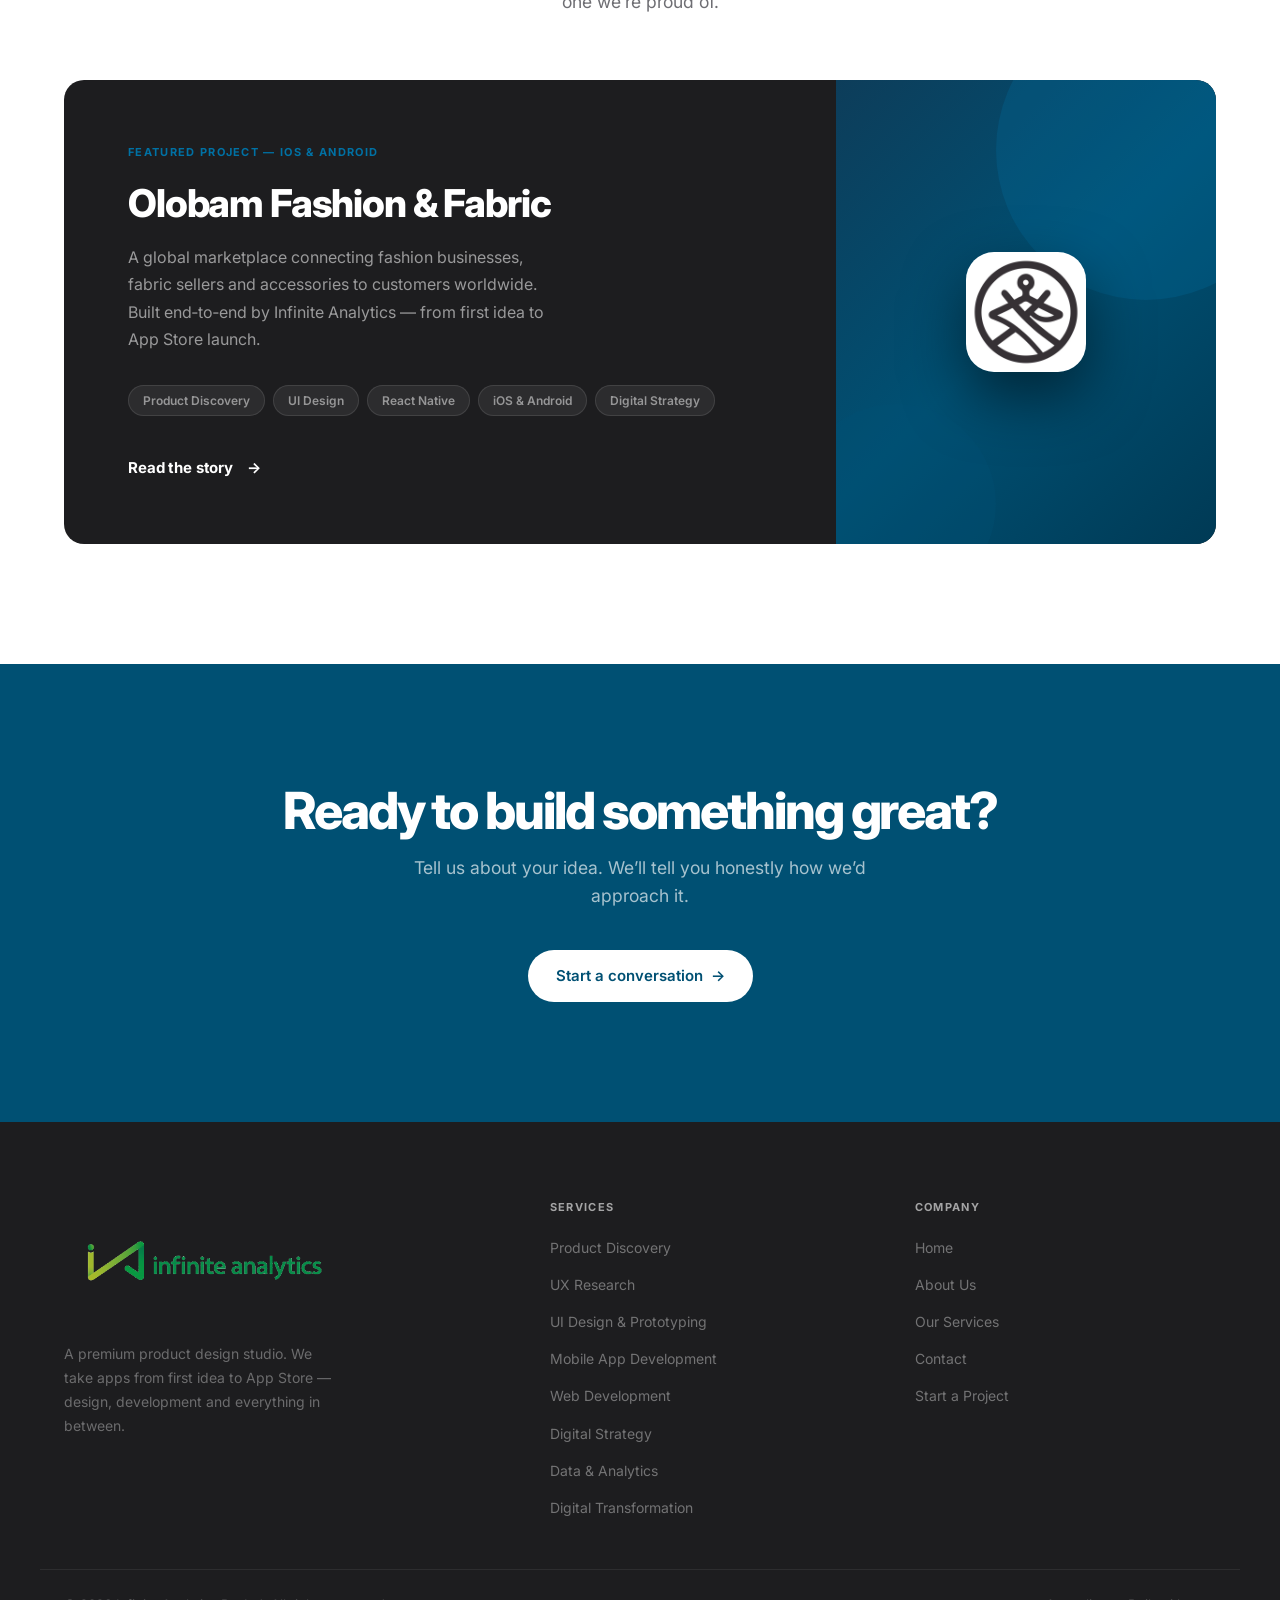
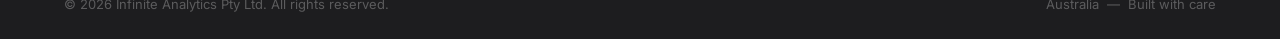
==== commit 10526bb9: "content: update Olobam description to reflect global scope Removes Nigeria-specific language. Now co" ====
--- a/index.html
+++ b/index.html
@@ -268,7 +268,7 @@
       <div class="work-card-content">
         <span class="work-card-eyebrow">Featured Project &mdash; iOS &amp; Android</span>
         <h3 class="work-card-title">Olobam Fashion &amp; Fabric</h3>
-        <p class="work-card-desc">A marketplace connecting fashion businesses and fabric suppliers across Nigeria. Built end&#8209;to&#8209;end by Infinite Analytics &mdash; from first idea to App Store launch.</p>
+        <p class="work-card-desc">A global marketplace connecting fashion businesses, fabric sellers and accessories to customers worldwide. Built end&#8209;to&#8209;end by Infinite Analytics &mdash; from first idea to App Store launch.</p>
         <div class="work-card-pills">
           <span>Product Discovery</span>
           <span>UI Design</span>
--- a/css/style.css
+++ b/css/style.css
@@ -1347,14 +1347,14 @@
 }
 
 @media (max-width: 768px) {
-  :root { --nav-h: 72px; }
+  :root { --nav-h: 96px; }
 
   body { padding-top: var(--nav-h); }
   .nav-links { display: none; }
   .menu-toggle { display: flex; }
 
-  /* Nav logo — scale down for mobile navbar */
-  .nav-logo img { height: 44px; }
+  /* Nav logo — mobile */
+  .nav-logo img { height: 88px; }
 
   /* Footer logo — cap on mobile */
   .footer-brand img { height: 72px; }
@@ -1412,7 +1412,8 @@
 }
 
 @media (max-width: 480px) {
-  .nav-logo img { height: 36px; }
+  :root { --nav-h: 88px; }
+  .nav-logo img { height: 72px; }
 
   .hero { padding: 56px 16px; min-height: 80vh; }
   .hero h1 { font-size: clamp(2rem, 11vw, 2.8rem); }
